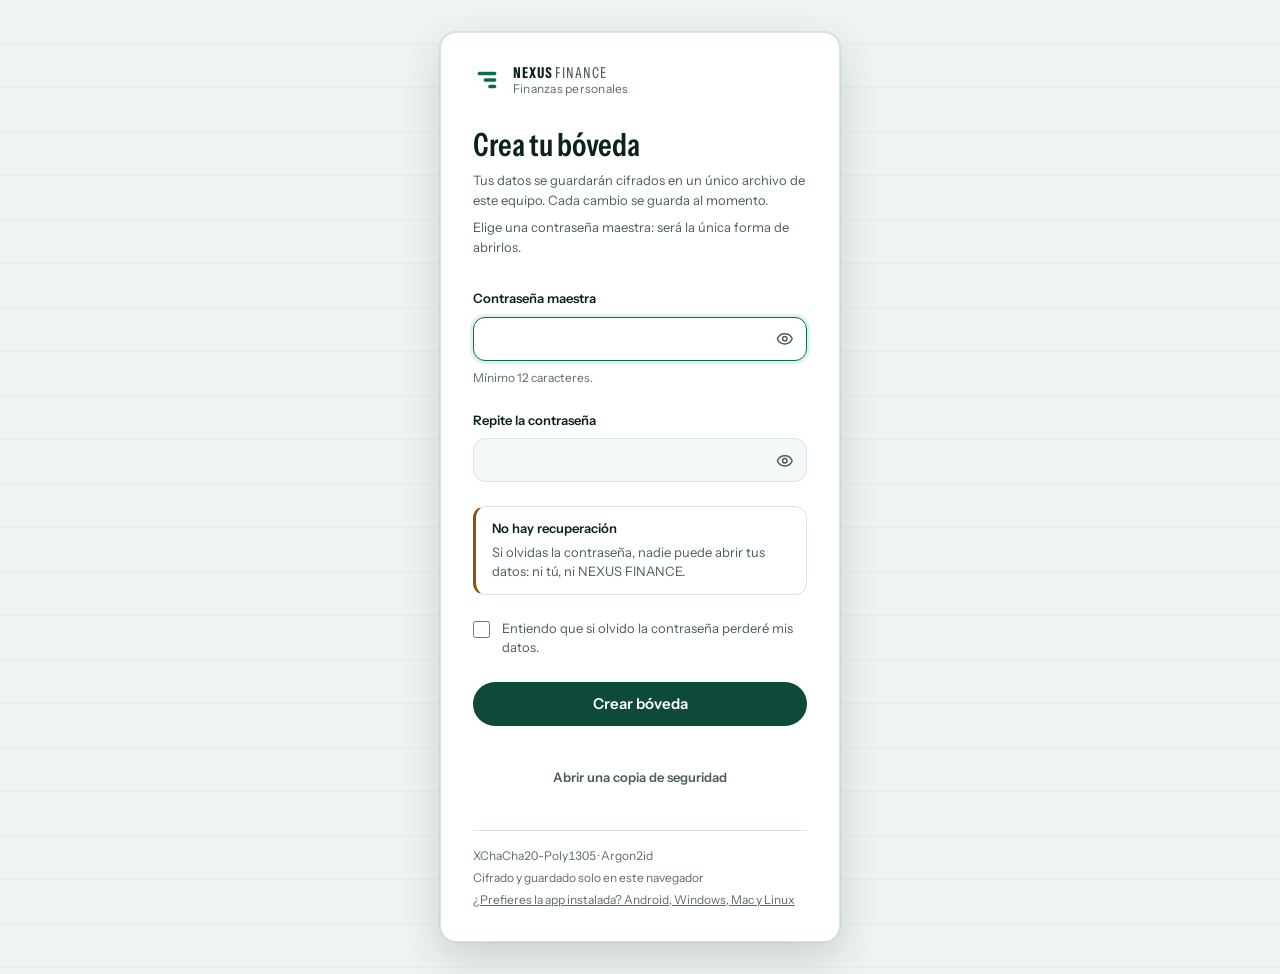
==== index.html @ 1f51daec "NEXUS FINANCE 0.7.0: edición web e instaladores App web compilada (se abre en cualquier navegador, t" ====
<!doctype html>
<html lang="es-ES">
  <head>
    <meta http-equiv="Content-Security-Policy" content="default-src &#39;self&#39;; script-src &#39;self&#39; &#39;wasm-unsafe-eval&#39;; style-src &#39;self&#39; &#39;unsafe-inline&#39;; img-src &#39;self&#39; data: blob:; font-src &#39;self&#39; data:; connect-src &#39;self&#39;; worker-src &#39;self&#39;; manifest-src &#39;self&#39;; base-uri &#39;none&#39;; form-action &#39;none&#39;; object-src &#39;none&#39;">

    <meta charset="UTF-8" />
    <meta name="viewport" content="width=device-width, initial-scale=1.0" />
    <meta name="color-scheme" content="dark light" />
    <title>NEXUS FINANCE</title>
    <script type="module" crossorigin src="./assets/index-CeUF1xqS.js"></script>
    <link rel="stylesheet" crossorigin href="./assets/index-CqEnJSSM.css">
    <meta name="theme-color" content="#0c3a2e">
    <meta name="description" content="Finanzas personales privadas: tus datos cifrados solo en tu dispositivo.">
    <meta name="apple-mobile-web-app-capable" content="yes">
    <meta name="apple-mobile-web-app-title" content="NEXUS">
    <meta name="referrer" content="no-referrer">
    <link rel="manifest" href="./manifest.webmanifest">
    <link rel="icon" href="./icons/favicon-32.png" type="image/png">
    <link rel="apple-touch-icon" href="./icons/apple-touch-icon.png">
  </head>
  <body>
    <div id="root"></div>
  </body>
</html>
---- assets/index-CqEnJSSM.css ----
@font-face{font-family:Instrument Sans Variable;font-style:normal;font-display:swap;font-weight:400 700;font-stretch:75% 100%;src:url(./instrument-sans-latin-ext-wdth-normal-C5E2Gvlv.woff2)format("woff2-variations");unicode-range:U+100-2BA,U+2BD-2C5,U+2C7-2CC,U+2CE-2D7,U+2DD-2FF,U+304,U+308,U+329,U+1D00-1DBF,U+1E00-1E9F,U+1EF2-1EFF,U+2020,U+20A0-20AB,U+20AD-20C0,U+2113,U+2C60-2C7F,U+A720-A7FF}@font-face{font-family:Instrument Sans Variable;font-style:normal;font-display:swap;font-weight:400 700;font-stretch:75% 100%;src:url(./instrument-sans-latin-wdth-normal-BVScPF0l.woff2)format("woff2-variations");unicode-range:U+??,U+131,U+152-153,U+2BB-2BC,U+2C6,U+2DA,U+2DC,U+304,U+308,U+329,U+2000-206F,U+20AC,U+2122,U+2191,U+2193,U+2212,U+2215,U+FEFF,U+FFFD}:root,:root[data-theme=light]{--lightningcss-light:initial;--lightningcss-dark: ;color-scheme:light;--bg:#eef4f1;--bg-glow:#dff1e8;--surface-1:#fff;--surface-2:#f4f8f6;--surface-3:#e4ede8;--border:#dbe6e0;--border-strong:#b9cac1;--text:#0b231c;--text-muted:#4a5e56;--text-faint:#5b6d65;--accent:#0b6a50;--accent-hover:#095a44;--accent-strong:#0d4a3a;--accent-strong-hover:#0a3b2e;--accent-soft:#2fbf8a29;--on-accent:#fff;--deep:#0c3a2e;--deep-2:#124a3a;--on-deep:#eaf6f0;--on-deep-muted:#a9cdbf;--on-deep-line:#eaf6f024;--mint:#9be8c8;--mint-strong:#5fd3a6;--on-mint:#0b231c;--positive:#0b7450;--positive-soft:#0b74501a;--negative:#bf3a45;--negative-soft:#bf3a4517;--warning:#8a5406;--warning-soft:#8a54061a;--projection:#6d4fd6;--projection-soft:#6d4fd61a;--chart-income:#22a876;--chart-expense:#9e2f39;--chart-line:var(--accent);--chart-grid:var(--border);--overlay:#0b231c61;--shadow-card:0 1px 2px #0b231c0a, 0 8px 24px #0b231c0d;--shadow-lift:0 2px 4px #0b231c0d, 0 16px 36px #0b231c17;--shadow-pop:0 16px 40px #0b231c29, 0 0 0 1px var(--border)}:root[data-theme=dark]{--lightningcss-light: ;--lightningcss-dark:initial;color-scheme:dark;--bg:#08130f;--bg-glow:#0d241c;--surface-1:#0e1d18;--surface-2:#132620;--surface-3:#1a332a;--border:#1f382f;--border-strong:#2f5243;--text:#e6f2ec;--text-muted:#a0b8ad;--text-faint:#86a094;--accent:#6bd9ae;--accent-hover:#8be5c2;--accent-strong:#6bd9ae;--accent-strong-hover:#8be5c2;--accent-soft:#6bd9ae24;--on-accent:#06241b;--deep:#11382c;--deep-2:#174838;--on-deep:#eaf6f0;--on-deep-muted:#a9cdbf;--on-deep-line:#eaf6f01f;--mint:#9be8c8;--mint-strong:#5fd3a6;--on-mint:#0b231c;--positive:#4ccf9b;--positive-soft:#4ccf9b21;--negative:#f0787f;--negative-soft:#f0787f21;--warning:#e6ab4d;--warning-soft:#e6ab4d21;--projection:#b09af7;--projection-soft:#b09af721;--chart-income:#2aad7e;--chart-expense:#b4434c;--chart-line:var(--accent);--chart-grid:var(--border);--overlay:#0208069e;--shadow-card:0 0 0 1px var(--border);--shadow-lift:0 0 0 1px var(--border-strong), 0 12px 28px #00000059;--shadow-pop:0 16px 40px #00000080, 0 0 0 1px var(--border)}:root{--font-ui:"Instrument Sans Variable", system-ui, sans-serif;--font-figures:var(--font-ui);--text-xs:.75rem;--text-sm:.8125rem;--text-md:.9375rem;--text-lg:1.125rem;--text-xl:1.5rem;--text-2xl:2rem;--text-hero:clamp(2.25rem, 1.6rem + 2.4vw, 3.5rem);--leading-tight:1.15;--leading-body:1.5;--space-1:.25rem;--space-2:.5rem;--space-3:.75rem;--space-4:1rem;--space-5:1.5rem;--space-6:2rem;--space-7:3rem;--space-8:4rem;--radius-sm:8px;--radius-md:12px;--radius-lg:16px;--radius-xl:22px;--radius-pill:999px;--sidebar-width:15.5rem;--content-max:76rem;--ease-out:cubic-bezier(.22, 1, .36, 1);--duration-fast:.12s;--duration-base:.2s;--duration-slow:.42s;--focus-ring:0 0 0 2px var(--bg), 0 0 0 4px var(--accent)}@media (prefers-reduced-motion:reduce){:root{--duration-fast:0s;--duration-base:0s;--duration-slow:0s}}*,:before,:after{box-sizing:border-box}html{-webkit-text-size-adjust:100%;-moz-text-size-adjust:100%;text-size-adjust:100%;background:var(--bg)}body{background:radial-gradient(60rem 36rem at 100% -10%, var(--bg-glow), transparent 70%), var(--bg);min-height:100vh;color:var(--text);font-family:var(--font-ui);font-size:var(--text-md);line-height:var(--leading-body);font-optical-sizing:auto;-webkit-font-smoothing:antialiased;-moz-osx-font-smoothing:grayscale;background-attachment:fixed;margin:0}h1,h2,h3,h4,p{margin:0}h1,h2,h3{line-height:var(--leading-tight);letter-spacing:-.01em;font-weight:600;font-stretch:82%}button,input,select,textarea{font:inherit;color:inherit}button{cursor:pointer}a{color:inherit}:focus-visible{box-shadow:var(--focus-ring);border-radius:var(--radius-sm);outline:none}::selection{background:var(--accent-soft)}.visually-hidden{clip:rect(0 0 0 0);white-space:nowrap;border:0;width:1px;height:1px;margin:-1px;padding:0;position:absolute;overflow:hidden}.figures{font-family:var(--font-figures);font-variant-numeric:tabular-nums}.card{background:var(--surface-1);border-radius:var(--radius-xl);box-shadow:var(--shadow-card)}@keyframes rise-in{0%{opacity:0;transform:translateY(8px)}}@keyframes grow-x{0%{transform:scaleX(0)}}@media (prefers-reduced-motion:reduce){*,:before,:after{transition-duration:.01ms!important;animation-duration:.01ms!important;animation-iteration-count:1!important}}._amount_1sylf_1{font-family:var(--font-figures);font-variant-numeric:tabular-nums;white-space:nowrap;letter-spacing:-.01em;align-items:baseline;line-height:1;display:inline-flex}._sign_1sylf_11{margin-right:.04em}._integer_1sylf_15{font-weight:500}._fraction_1sylf_21{opacity:.68;align-self:flex-start;margin-top:.1em;margin-left:.06em;font-size:.58em;font-weight:400}._currency_1sylf_30{font-family:var(--font-ui);opacity:.55;letter-spacing:0;margin-left:.28em;font-size:.58em;font-weight:500}._sm_1sylf_39{font-size:var(--text-sm)}._md_1sylf_42{font-size:var(--text-md)}._lg_1sylf_45{font-size:var(--text-xl)}._hero_1sylf_48{font-size:var(--text-hero);letter-spacing:-.025em;font-variant-numeric:proportional-nums}._hero_1sylf_48 ._integer_1sylf_15{font-weight:500}._sm_1sylf_39 ._fraction_1sylf_21,._md_1sylf_42 ._fraction_1sylf_21{align-self:baseline;margin-top:0;font-size:.82em}._neutral_1sylf_66{color:var(--text)}._positive_1sylf_69{color:var(--positive)}._negative_1sylf_72{color:var(--negative)}._projection_1sylf_75{color:var(--projection)}._button_10zt2_1{justify-content:center;align-items:center;gap:var(--space-2);border-radius:var(--radius-pill);white-space:nowrap;transition:background-color var(--duration-fast) var(--ease-out), border-color var(--duration-fast) var(--ease-out), box-shadow var(--duration-fast) var(--ease-out), transform var(--duration-fast) var(--ease-out);border:1px solid #0000;font-weight:600;display:inline-flex}._button_10zt2_1:active:not(:disabled){transform:translateY(1px)}._button_10zt2_1:disabled{cursor:not-allowed;opacity:.5}._md_10zt2_26{height:2.5rem;padding:0 var(--space-5);font-size:var(--text-sm)}._sm_10zt2_32{height:1.875rem;padding:0 var(--space-3);font-size:var(--text-xs)}._icon_10zt2_38{display:inline-flex}._icon_10zt2_38 svg{width:1.1em;height:1.1em}._primary_10zt2_47{background:var(--accent-strong);color:var(--on-accent)}._primary_10zt2_47:hover:not(:disabled){background:var(--accent-strong-hover);transform:translateY(-1px);box-shadow:0 6px 16px #0d4a3a38}._secondary_10zt2_57{background:var(--surface-1);border-color:var(--border)}._secondary_10zt2_57:hover:not(:disabled){border-color:var(--border-strong);background:var(--surface-3)}._ghost_10zt2_66{color:var(--text-muted);background:0 0}._ghost_10zt2_66:hover:not(:disabled){background:var(--surface-2);color:var(--text)}._danger_10zt2_75{background:var(--negative-soft);color:var(--negative)}._danger_10zt2_75:hover:not(:disabled){border-color:var(--negative)}._empty_1ujv4_1{justify-items:start;gap:var(--space-3);max-width:34rem;padding:var(--space-7) 0;display:grid}._icon_1ujv4_9{border:1px solid var(--border);border-radius:var(--radius-md);background:var(--surface-1);width:2.75rem;height:2.75rem;color:var(--accent);place-items:center;display:grid}._icon_1ujv4_9 svg{width:1.25rem;height:1.25rem}._title_1ujv4_25{font-size:var(--text-xl)}._description_1ujv4_29{color:var(--text-muted)}._action_1ujv4_33{margin-top:var(--space-2)}._footnote_1ujv4_37{margin-top:var(--space-4);padding-top:var(--space-3);border-top:1px solid var(--border);color:var(--text-faint);font-size:var(--text-sm)}._empty_1ujv4_1{max-width:40rem;padding:var(--space-6);border-radius:var(--radius-xl);background:var(--surface-1);box-shadow:var(--shadow-card)}._header_kzox3_1{justify-content:space-between;align-items:flex-end;gap:var(--space-4);margin-bottom:var(--space-6);flex-wrap:wrap;display:flex}._text_kzox3_10{gap:var(--space-2);min-width:0;display:grid}._eyebrow_kzox3_16{color:var(--text-faint);font-size:var(--text-xs);letter-spacing:.08em;text-transform:uppercase;font-weight:600}._title_kzox3_24{letter-spacing:-.02em;font-size:clamp(1.75rem,1.4rem + 1.2vw,2.4rem);font-weight:650;font-stretch:78%}._description_kzox3_31{max-width:60ch;color:var(--text-muted)}._actions_kzox3_36{gap:var(--space-2);flex-wrap:wrap;display:flex}._tag_fbw80_1{height:1.375rem;padding:0 var(--space-2);font-size:var(--text-xs);letter-spacing:.01em;white-space:nowrap;border-radius:999px;align-items:center;font-weight:550;display:inline-flex}._neutral_fbw80_13{background:var(--surface-3);color:var(--text-muted)}._accent_fbw80_17{background:var(--accent-soft);color:var(--accent)}._positive_fbw80_21{background:var(--positive-soft);color:var(--positive)}._negative_fbw80_25{background:var(--negative-soft);color:var(--negative)}._warning_fbw80_29{background:var(--warning-soft);color:var(--warning)}._projection_fbw80_34{background:var(--projection-soft);color:var(--projection);outline-offset:-1px;outline:1px dashed}._field_1e7dj_1{gap:var(--space-2);display:grid}._label_1e7dj_6{font-size:var(--text-sm);font-weight:600}._description_1e7dj_11{color:var(--text-faint);font-size:var(--text-xs)}._error_1e7dj_16{color:var(--negative);font-size:var(--text-sm)}._inputWrap_1e7dj_21{position:relative}._input_1e7dj_21{width:100%;height:2.75rem;padding:0 var(--space-3);border:1px solid var(--border);border-radius:var(--radius-md);background:var(--surface-2);font-size:var(--text-md);transition:border-color var(--duration-fast) var(--ease-out), background-color var(--duration-fast) var(--ease-out)}._input_1e7dj_21:hover{border-color:var(--border-strong)}._input_1e7dj_21:focus-visible{border-color:var(--accent);background:var(--surface-1);box-shadow:0 0 0 3px var(--accent-soft)}._input_1e7dj_21[aria-invalid=true]{border-color:var(--negative)}._withAction_1e7dj_52{padding-right:2.75rem}._inputAction_1e7dj_56{top:50%;right:var(--space-1);border-radius:var(--radius-sm);width:2.25rem;height:2.25rem;color:var(--text-muted);background:0 0;border:0;place-items:center;display:grid;position:absolute;transform:translateY(-50%)}._inputAction_1e7dj_56:hover{color:var(--text)}._inputAction_1e7dj_56 svg{width:1.1rem;height:1.1rem}._select_1e7dj_80{appearance:none;background-image:linear-gradient(45deg, transparent 50%, var(--text-muted) 50%), linear-gradient(135deg, var(--text-muted) 50%, transparent 50%);background-position:calc(100% - 1.1rem) 52%,calc(100% - .8rem) 52%;background-repeat:no-repeat;background-size:.3rem .3rem;padding-right:2.25rem}._checkbox_1e7dj_92{align-items:start;gap:var(--space-3);font-size:var(--text-sm);color:var(--text-muted);grid-template-columns:auto 1fr;display:grid}._checkbox_1e7dj_92 label{cursor:pointer}._checkboxInput_1e7dj_105{width:1.05rem;height:1.05rem;accent-color:var(--accent);cursor:pointer;margin:.15rem 0 0}._withSuffix_1e7dj_113{padding-right:9rem}._suffix_1e7dj_117{top:50%;right:var(--space-3);max-width:8.5rem;color:var(--text-faint);font-family:var(--font-figures);font-size:var(--text-xs);text-overflow:ellipsis;white-space:nowrap;pointer-events:none;position:absolute;overflow:hidden;transform:translateY(-50%)}._select_1e7dj_80[aria-invalid=true]{border-color:var(--negative)}._notice_1ebhx_1{gap:var(--space-1);padding:var(--space-3) var(--space-4);border:1px solid var(--border);border-radius:var(--radius-sm);background:var(--surface-1);font-size:var(--text-sm);border-left-width:3px;display:grid}._title_1ebhx_12{font-weight:600}._body_1ebhx_16{color:var(--text-muted)}._info_1ebhx_20{border-left-color:var(--accent)}._warning_1ebhx_24{border-left-color:var(--warning)}._negative_1ebhx_28{border-left-color:var(--negative)}._notice_1ebhx_1{border-radius:var(--radius-md)}._dialog_nz1w2_1{width:min(calc(100vw - 2rem), var(--dialog-width));border-radius:var(--radius-xl);background:var(--surface-1);max-height:min(100vh - 2rem,52rem);color:var(--text);box-shadow:var(--shadow-pop);border:0;padding:0}._dialog_nz1w2_1::backdrop{background:var(--overlay);-webkit-backdrop-filter:blur(3px);backdrop-filter:blur(3px)}._dialog_nz1w2_1[open]{animation:_enter_nz1w2_1 var(--duration-base) var(--ease-out);flex-direction:column;display:flex}@keyframes _enter_nz1w2_1{0%{opacity:0;transform:translateY(6px)scale(.99)}}._sm_nz1w2_33{--dialog-width:26rem}._md_nz1w2_37{--dialog-width:38rem}._panel_nz1w2_41{flex-direction:column;flex:auto;min-height:0;display:flex}._header_nz1w2_48{justify-content:space-between;align-items:center;gap:var(--space-3);padding:var(--space-4) var(--space-5);border-bottom:1px solid var(--border);display:flex}._title_nz1w2_57{font-size:var(--text-lg)}._close_nz1w2_61{border-radius:var(--radius-sm);width:2rem;height:2rem;color:var(--text-muted);background:0 0;border:0;place-items:center;display:grid}._close_nz1w2_61:hover{background:var(--surface-2);color:var(--text)}._close_nz1w2_61 svg{width:1.1rem;height:1.1rem}._body_nz1w2_82{min-height:0;padding:var(--space-5);flex:auto;overflow-y:auto}._footer_nz1w2_89{justify-content:flex-end;gap:var(--space-2);padding:var(--space-4) var(--space-5);border-top:1px solid var(--border);flex-wrap:wrap;display:flex}._group_lkz9y_1{border:0;min-width:0;margin:0;padding:0}._legend_lkz9y_8{margin-bottom:var(--space-2);font-size:var(--text-sm);padding:0;font-weight:600}._options_lkz9y_15{border:1px solid var(--border);border-radius:var(--radius-pill);background:var(--surface-2);flex-wrap:wrap;gap:2px;padding:3px;display:flex}._option_lkz9y_15{flex:auto;position:relative}._option_lkz9y_15 input{opacity:0;pointer-events:none;position:absolute}._option_lkz9y_15 span{padding:var(--space-2) var(--space-3);border-radius:var(--radius-pill);color:var(--text-muted);font-size:var(--text-sm);text-align:center;white-space:nowrap;cursor:pointer;transition:background-color var(--duration-fast) var(--ease-out), color var(--duration-fast) var(--ease-out);font-weight:550;display:block}._option_lkz9y_15 span:hover{color:var(--text)}._option_lkz9y_15 input:checked+span{background:var(--accent-strong);color:var(--on-accent);box-shadow:0 2px 8px #0d4a3a2e}._option_lkz9y_15 input:focus-visible+span{box-shadow:var(--focus-ring)}._amount_1rfyh_1{font-family:var(--font-figures);font-variant-numeric:tabular-nums}._dateField_1rfyh_6{gap:var(--space-1);display:grid}._shortcuts_1rfyh_11{gap:var(--space-1);margin-left:calc(var(--space-3) * -1);display:flex}._message_10d7q_1{color:var(--text-muted)}._meter_ajj37_1{background:color-mix(in srgb, var(--tone) 16%, transparent);border-radius:3px;height:6px;display:block;position:relative;overflow:hidden}._fill_ajj37_10{background:var(--tone);min-width:0;height:100%;transition:width var(--duration-base) var(--ease-out);border-radius:3px;display:block}._accent_ajj37_19{--tone:var(--accent)}._positive_ajj37_22{--tone:var(--positive)}._warning_ajj37_25{--tone:var(--warning)}._negative_ajj37_28{--tone:var(--negative)}._projection_ajj37_31{--tone:var(--projection)}._fill_ajj37_10{transform-origin:0;animation:_grow-x_ajj37_1 var(--duration-slow) var(--ease-out) both}._form_1u8hd_1{gap:var(--space-5);display:grid}._row_1u8hd_6{gap:var(--space-4);grid-template-columns:repeat(auto-fit,minmax(14rem,1fr));align-items:start;display:grid}._help_1u8hd_13{color:var(--text-muted);font-size:var(--text-sm)}._actions_1u8hd_18{justify-content:flex-end;gap:var(--space-2);padding-top:var(--space-2);display:flex}._notice_3zadw_1{margin-bottom:var(--space-4)}._tableWrap_3zadw_5{overflow-x:auto}._table_3zadw_5{border-collapse:collapse;width:100%;font-size:var(--text-sm)}._table_3zadw_5 th{padding:var(--space-2) var(--space-3);border-bottom:1px solid var(--border);color:var(--text-faint);font-size:var(--text-xs);letter-spacing:.06em;text-align:left;text-transform:uppercase;font-weight:600}._table_3zadw_5 td{padding:var(--space-3);border-bottom:1px solid var(--border);vertical-align:middle}._table_3zadw_5 tfoot th,._table_3zadw_5 tfoot td{padding-top:var(--space-4);border-bottom:0}._table_3zadw_5 tfoot th{color:var(--text-muted)}._name_3zadw_42{font-weight:600;font-size:var(--text-md)}._meta_3zadw_47{align-items:center;gap:var(--space-2);color:var(--text-muted);font-size:var(--text-xs);display:flex}._muted_3zadw_55{color:var(--text-muted)}._num_3zadw_59{white-space:nowrap;text-align:right!important}._cleared_3zadw_64{margin-top:var(--space-1);color:var(--text-faint);font-size:var(--text-xs)}._actions_3zadw_70{white-space:nowrap;text-align:right;width:1%}._actions_3zadw_70 button{min-width:1.875rem;padding:0 var(--space-2)}._actionSlot_3zadw_81{vertical-align:middle;width:1.875rem;display:inline-block}._archived_3zadw_87{margin-top:var(--space-6)}._archived_3zadw_87 summary{margin-bottom:var(--space-3);color:var(--text-muted);font-size:var(--text-sm);cursor:pointer;font-weight:600}@media (max-width:640px){._hideSm_3zadw_100{display:none}._table_3zadw_5 th,._table_3zadw_5 td{padding-inline:var(--space-2)}._cleared_3zadw_64{white-space:normal}._actions_3zadw_70 button{padding:0 var(--space-1)}._actionSlot_3zadw_81{display:none}}._tableWrap_3zadw_5{padding:var(--space-2) var(--space-5);border-radius:var(--radius-xl);background:var(--surface-1);box-shadow:var(--shadow-card)}._summary_1ijpx_3{gap:var(--space-3) var(--space-7);margin:0 0 var(--space-6);flex-wrap:wrap;display:flex}._summary_1ijpx_3 dt{color:var(--text-faint);font-size:var(--text-xs);letter-spacing:.06em;text-transform:uppercase;font-weight:600}._summary_1ijpx_3 dd{margin:var(--space-1) 0 0}._section_1ijpx_22{margin-bottom:var(--space-7)}._sectionTitle_1ijpx_26{margin-bottom:var(--space-2);color:var(--text-faint);font-family:var(--font-ui);font-size:var(--text-xs);letter-spacing:.08em;text-transform:uppercase;font-weight:600;font-stretch:100%}._items_1ijpx_37{column-gap:var(--space-5);border-top:1px solid var(--border);grid-template-columns:minmax(0,1.4fr) minmax(8rem,1fr) auto auto;margin:0;padding:0;list-style:none;display:grid}._item_1ijpx_37{grid-column:1/-1;grid-template-columns:subgrid;align-items:center;row-gap:var(--space-3);padding:var(--space-4) var(--space-2);border-bottom:1px solid var(--border);display:grid}._main_1ijpx_60{gap:2px;min-width:0;display:grid}._title_1ijpx_66{align-items:center;gap:var(--space-2);flex-wrap:wrap;font-weight:600;display:flex}._meta_1ijpx_74{color:var(--text-muted);font-size:var(--text-xs)}._progress_1ijpx_79{gap:var(--space-1);display:grid}._progressLabel_1ijpx_84{color:var(--text-faint);font-size:var(--text-xs)}._figure_1ijpx_89{text-align:right;justify-items:end;gap:2px;display:grid}._figureLabel_1ijpx_96{color:var(--text-faint);font-size:var(--text-xs)}._actions_1ijpx_101{justify-content:flex-end;gap:var(--space-1);flex-wrap:wrap;display:flex}._history_1ijpx_108{font-size:var(--text-xs);grid-column:1/-1}._history_1ijpx_108 summary{color:var(--text-faint);cursor:pointer}._historyList_1ijpx_118{gap:var(--space-1);margin:var(--space-2) 0 0;padding:0;list-style:none;display:grid}._historyList_1ijpx_118 li{gap:var(--space-3);color:var(--text-muted);grid-template-columns:6rem minmax(0,1fr) auto;display:grid}._simulation_1ijpx_133{align-items:baseline;gap:var(--space-2);color:var(--projection);font-size:var(--text-xs);flex-wrap:wrap;display:inline-flex}._form_1ijpx_142{gap:var(--space-4);display:grid}._row_1ijpx_147{gap:var(--space-4);grid-template-columns:repeat(auto-fit,minmax(14rem,1fr));align-items:start;display:grid}._formActions_1ijpx_154{justify-content:flex-end;gap:var(--space-2);padding-top:var(--space-2);flex-wrap:wrap;display:flex}._help_1ijpx_162{color:var(--text-faint);font-size:var(--text-xs)}._notice_1ijpx_167{margin-bottom:var(--space-4)}._archived_1ijpx_171{margin-top:var(--space-5)}._archived_1ijpx_171 summary{margin-bottom:var(--space-3);color:var(--text-muted);font-size:var(--text-sm);cursor:pointer;font-weight:600}@media (max-width:760px){._items_1ijpx_37{grid-template-columns:minmax(0,1fr) auto}._item_1ijpx_37>div:empty{display:none}._progress_1ijpx_79{grid-area:2/1/auto/-1}._actions_1ijpx_101{grid-column:1/-1;justify-content:flex-start}}._summary_1ijpx_3{gap:var(--space-3) var(--space-7);padding:var(--space-5) var(--space-6);border-radius:var(--radius-xl);background:var(--surface-1);box-shadow:var(--shadow-card)}._items_1ijpx_37{padding:var(--space-1) var(--space-5);border-radius:var(--radius-xl);background:var(--surface-1);box-shadow:var(--shadow-card)}._item_1ijpx_37:last-child{border-bottom:0}._archived_1ijpx_171 ._items_1ijpx_37{margin-top:var(--space-3)}._toolbar_5cpoz_1{max-width:14rem;margin-bottom:var(--space-5)}._emptyActions_5cpoz_6{gap:var(--space-2);display:flex}._kpis_5cpoz_11{margin:0 0 var(--space-3);border-top:1px solid var(--border);border-left:1px solid var(--border);grid-template-columns:repeat(4,minmax(0,1fr));gap:0;display:grid}._kpi_5cpoz_11,._kpiStrong_5cpoz_22{align-content:start;gap:var(--space-1);padding:var(--space-4);border-right:1px solid var(--border);border-bottom:1px solid var(--border);display:grid}._kpiStrong_5cpoz_22{background:var(--accent-soft)}._kpi_5cpoz_11 dt,._kpiStrong_5cpoz_22 dt{color:var(--text-faint);font-size:var(--text-xs);letter-spacing:.06em;text-transform:uppercase;font-weight:600}._kpi_5cpoz_11 dd,._kpiStrong_5cpoz_22 dd{margin:0}._kpiNote_5cpoz_49{color:var(--text-faint);font-size:var(--text-xs)}._pending_5cpoz_54{align-items:baseline;gap:var(--space-2);margin-bottom:var(--space-4);color:var(--text-muted);font-size:var(--text-sm);display:flex}._formulas_5cpoz_63{margin:var(--space-4) 0 var(--space-6);font-size:var(--text-sm)}._formulas_5cpoz_63 summary{color:var(--accent);cursor:pointer;font-weight:550}._formulas_5cpoz_63 ul{gap:var(--space-2);margin:var(--space-3) 0 0;padding-left:var(--space-5);color:var(--text-muted);display:grid}._tableWrap_5cpoz_82{overflow-x:auto}._table_5cpoz_82{border-collapse:collapse;width:100%;font-size:var(--text-sm)}._table_5cpoz_82 th,._table_5cpoz_82 td{padding:var(--space-2) var(--space-3);border-bottom:1px solid var(--border);text-align:right;white-space:nowrap}._table_5cpoz_82 th:first-child{text-align:left}._table_5cpoz_82 tr[data-empty] th,._table_5cpoz_82 tr[data-empty] td>*{color:var(--text-faint);font-weight:400}._table_5cpoz_82 thead th{color:var(--text-faint);font-size:var(--text-xs);font-weight:600}@media (max-width:760px){._kpis_5cpoz_11{grid-template-columns:repeat(2,minmax(0,1fr))}}._kpis_5cpoz_11{gap:var(--space-3);border:0}._kpi_5cpoz_11,._kpiStrong_5cpoz_22{border-radius:var(--radius-lg);background:var(--surface-1);box-shadow:var(--shadow-card);border:0}._tableWrap_5cpoz_82{padding:var(--space-2) var(--space-4);border-radius:var(--radius-xl);background:var(--surface-1);box-shadow:var(--shadow-card)}._toolbar_3t9m9_1{align-items:center;gap:var(--space-2);margin-bottom:var(--space-4);flex-wrap:wrap;display:flex}._month_3t9m9_9{min-width:12rem;font-size:var(--text-lg);text-align:center}._legend_3t9m9_15{align-items:center;gap:var(--space-2);color:var(--text-muted);font-size:var(--text-xs);margin-left:auto;display:inline-flex}._legendExpected_3t9m9_24,._legendOverdue_3t9m9_25{outline:1px dashed var(--projection);outline-offset:-1px;background:var(--projection-soft);border-radius:3px;width:14px;height:10px}._legendOverdue_3t9m9_25{margin-left:var(--space-3);outline-color:var(--warning);background:var(--warning-soft)}._legendRecorded_3t9m9_40{margin-left:var(--space-3)}._grid_3t9m9_44{border-top:1px solid var(--border);border-left:1px solid var(--border);grid-template-columns:repeat(7,minmax(0,1fr));display:grid}._weekday_3t9m9_51{padding:var(--space-2);border-right:1px solid var(--border);border-bottom:1px solid var(--border);color:var(--text-faint);font-size:var(--text-xs);letter-spacing:.06em;text-transform:uppercase;font-weight:600}._day_3t9m9_62{gap:var(--space-1);min-height:6.5rem;padding:var(--space-2);border-right:1px solid var(--border);border-bottom:1px solid var(--border);flex-direction:column;display:flex;position:relative}._day_3t9m9_62[data-outside]{background:var(--surface-1);opacity:.55}._dayNumber_3t9m9_78{color:var(--text-muted);font-family:var(--font-figures);font-size:var(--text-xs)}._day_3t9m9_62[data-today] ._dayNumber_3t9m9_78{background:var(--accent-strong);width:1.5rem;height:1.5rem;color:var(--on-accent);border-radius:50%;place-items:center;display:inline-grid}._chips_3t9m9_94{gap:2px;margin:0;padding:0;list-style:none;display:grid}._chip_3t9m9_94{padding:1px var(--space-1);outline:1px dashed var(--projection);outline-offset:-1px;background:var(--projection-soft);color:var(--text);text-overflow:ellipsis;white-space:nowrap;border-radius:3px;font-size:.6875rem;overflow:hidden}._chip_3t9m9_94[data-overdue]{outline-color:var(--warning);background:var(--warning-soft)}._more_3t9m9_120{color:var(--text-faint);font-size:.6875rem}._dot_3t9m9_125{display:none}._recorded_3t9m9_129{text-align:right;margin-top:auto}._count_3t9m9_134{color:var(--text-faint);font-size:var(--text-xs)}._agenda_3t9m9_139{margin-top:var(--space-6)}._agendaTitle_3t9m9_143{margin-bottom:var(--space-3);color:var(--text-faint);font-family:var(--font-ui);font-size:var(--text-xs);letter-spacing:.08em;text-transform:uppercase;font-weight:600;font-stretch:100%}._agendaList_3t9m9_154{border-top:1px solid var(--border);margin:0;padding:0;list-style:none}._agendaList_3t9m9_154 li{align-items:center;gap:var(--space-3);padding:var(--space-2) 0;border-bottom:1px solid var(--border);font-size:var(--text-sm);grid-template-columns:6.5rem minmax(0,1fr) auto 9rem;display:grid}._agendaList_3t9m9_154 li>span:last-child{text-align:right}._agendaTitleCell_3t9m9_175{align-items:center;gap:var(--space-2);flex-wrap:wrap;display:flex}._empty_3t9m9_182{color:var(--text-faint);font-size:var(--text-sm)}@media (max-width:760px){._day_3t9m9_62{min-height:3.25rem;padding:var(--space-1)}._chips_3t9m9_94,._recorded_3t9m9_129{display:none}._dot_3t9m9_125{background:var(--projection);border-radius:50%;width:6px;height:6px;margin:auto auto 0;display:block}._dot_3t9m9_125[data-overdue]{background:var(--warning)}._legendRecorded_3t9m9_40{display:none}._legend_3t9m9_15{margin-left:0}._agendaList_3t9m9_154 li{grid-template-columns:5.5rem minmax(0,1fr) auto}._agendaList_3t9m9_154 li>span:last-child{text-align:left;grid-column:1/-1}}._grid_3t9m9_44{border-radius:var(--radius-xl);background:var(--surface-1);box-shadow:var(--shadow-card);border:0;overflow:hidden}._form_77amv_1{gap:var(--space-4);display:grid}._row_77amv_6{gap:var(--space-4);grid-template-columns:repeat(auto-fit,minmax(14rem,1fr));align-items:start;display:grid}._help_77amv_13{margin-top:calc(var(--space-2) * -1);color:var(--text-faint);font-size:var(--text-xs)}._duplicateActions_77amv_19{gap:var(--space-2);margin-top:var(--space-2);display:flex}._actions_77amv_25{justify-content:flex-end;gap:var(--space-2);padding-top:var(--space-2);flex-wrap:wrap;display:flex}._delete_77amv_33{margin-right:auto}._figure_8xeo1_1{margin:0;position:relative}._svg_8xeo1_6{display:block;overflow:visible}._grid_8xeo1_11{stroke:var(--chart-grid);stroke-width:1px;shape-rendering:crispedges}._baseline_8xeo1_17{stroke:var(--border-strong);stroke-width:1px;shape-rendering:crispedges}._tick_8xeo1_23{fill:var(--text-faint);font-family:var(--font-figures);font-size:11px}._axisLabel_8xeo1_29{fill:var(--text-muted);font-family:var(--font-ui);font-size:11px}._income_8xeo1_35{fill:var(--chart-income)}._expense_8xeo1_39{fill:var(--chart-expense)}._line_8xeo1_43{fill:none;stroke:var(--chart-line);stroke-width:2px;stroke-linejoin:round;stroke-linecap:round}._area_8xeo1_51{fill:var(--chart-line);opacity:.1}._dot_8xeo1_56{fill:var(--chart-line);stroke:var(--surface-1);stroke-width:2px}._crosshair_8xeo1_62{stroke:var(--border-strong);stroke-width:1px}._hit_8xeo1_67{fill:#0000;cursor:crosshair}._bandHover_8xeo1_72{fill:var(--surface-3);opacity:.6}._endLabel_8xeo1_77{fill:var(--text);font-family:var(--font-figures);font-size:12px;font-weight:500}._tooltip_8xeo1_84{z-index:2;min-width:10rem;padding:var(--space-2) var(--space-3);border:1px solid var(--border);border-radius:var(--radius-sm);background:var(--surface-1);box-shadow:var(--shadow-pop);font-size:var(--text-xs);pointer-events:none;gap:2px;display:grid;position:absolute;transform:translate(-50%,calc(-100% - 10px))}._tooltipTitle_8xeo1_100{color:var(--text-muted);font-weight:600}._tooltipRow_8xeo1_105{justify-content:space-between;align-items:center;gap:var(--space-3);display:flex}._key_8xeo1_112{align-items:center;gap:var(--space-2);color:var(--text-muted);display:inline-flex}._swatch_8xeo1_119{border-radius:2px;width:10px;height:10px}._swatchIncome_8xeo1_125{background:var(--chart-income)}._swatchExpense_8xeo1_129{background:var(--chart-expense)}._legend_8xeo1_133{gap:var(--space-4);margin-bottom:var(--space-3);font-size:var(--text-xs);display:flex}._tableToggle_8xeo1_140{margin-top:var(--space-3);font-size:var(--text-xs)}._tableToggle_8xeo1_140 summary{color:var(--text-faint);cursor:pointer}._dataTable_8xeo1_150{width:100%;margin-top:var(--space-2);border-collapse:collapse}._dataTable_8xeo1_150 th,._dataTable_8xeo1_150 td{padding:var(--space-1) var(--space-2);border-bottom:1px solid var(--border);text-align:right}._dataTable_8xeo1_150 th:first-child,._dataTable_8xeo1_150 td:first-child{text-align:left}._dataTable_8xeo1_150 th{color:var(--text-faint);font-weight:600}._projectedLine_8xeo1_173{fill:none;stroke:var(--projection);stroke-width:2px;stroke-dasharray:5 4;stroke-linecap:round}._todayRule_8xeo1_181{stroke:var(--border-strong);stroke-width:1px}._lineKey_8xeo1_186,._lineKeyProjected_8xeo1_187{border-top:2px solid var(--chart-line);width:16px;height:0}._lineKeyProjected_8xeo1_187{border-top:2px dashed var(--projection)}._list_k2tr2_1{gap:var(--space-3);margin:0;padding:0;list-style:none;display:grid}._row_k2tr2_9{align-items:center;gap:var(--space-3);font-size:var(--text-sm);grid-template-columns:minmax(7rem,10rem) minmax(0,1fr) auto;display:grid}._label_k2tr2_17{color:var(--text-muted);text-overflow:ellipsis;white-space:nowrap;overflow:hidden}._track_k2tr2_24{height:10px}._bar_k2tr2_28{background:var(--chart-expense);border-radius:0 4px 4px 0;min-width:2px;height:100%;display:block}._value_k2tr2_36{justify-content:flex-end;align-items:baseline;gap:var(--space-2);min-width:8.5rem;display:inline-flex}._share_k2tr2_44{min-width:2.75rem;color:var(--text-faint);font-family:var(--font-figures);font-size:var(--text-xs);text-align:right}._empty_k2tr2_52{color:var(--text-faint);font-size:var(--text-sm)}._bar_k2tr2_28{transform-origin:0;animation:_grow-x_k2tr2_1 var(--duration-slow) var(--ease-out) both}._welcome_1s1nk_1{margin-block-end:var(--space-4)}._actions_1s1nk_5{gap:var(--space-2);flex-wrap:wrap;margin-block-start:var(--space-3);display:flex}._page_81w7k_1{gap:var(--space-6);max-width:46rem;display:grid}._quick_81w7k_7{gap:var(--space-3);grid-template-columns:repeat(2,minmax(0,1fr));display:grid}._big_81w7k_13{min-height:3.75rem;font-size:var(--text-md);box-shadow:var(--shadow-card)}._hint_81w7k_19{margin:calc(var(--space-3) * -1) 0 0;color:var(--text-muted);font-size:var(--text-sm)}._section_81w7k_25{padding:var(--space-5) var(--space-5) var(--space-6);border-radius:var(--radius-xl);background:var(--surface-1);box-shadow:var(--shadow-card);animation:_rise-in_81w7k_1 var(--duration-slow) var(--ease-out) both}._head_81w7k_33{justify-content:space-between;align-items:baseline;gap:var(--space-4);margin-bottom:var(--space-3);display:flex}._label_81w7k_41{color:var(--text-faint);font-family:var(--font-ui);font-size:var(--text-xs);letter-spacing:.08em;text-transform:uppercase;margin:0;font-weight:600;font-stretch:100%}._more_81w7k_52{color:var(--accent);font-size:var(--text-sm);font-weight:550;text-decoration:none}._more_81w7k_52:hover{text-decoration:underline}._figures_81w7k_63{gap:var(--space-4);grid-template-columns:repeat(auto-fit,minmax(9rem,1fr));margin:0;display:grid}._figures_81w7k_63 dt{color:var(--text-muted);font-size:var(--text-sm)}._figures_81w7k_63 dd{margin:var(--space-1) 0 0}._note_81w7k_79{margin:var(--space-3) 0 0;color:var(--text-muted);font-size:var(--text-sm)}._list_81w7k_85{margin:var(--space-4) 0 0;padding:0;list-style:none;display:grid}._list_81w7k_85 li{align-items:baseline;gap:var(--space-3);padding:var(--space-2) 0;font-size:var(--text-sm);grid-template-columns:3rem minmax(0,1fr) auto;display:grid}._debts_81w7k_101 li{grid-template-columns:minmax(0,1fr) auto}._date_81w7k_105{color:var(--text-faint);font-family:var(--font-figures);font-size:var(--text-xs)}._text_81w7k_111{text-overflow:ellipsis;white-space:nowrap;min-width:0;overflow:hidden}._heroCard_1yr6b_1{--text:var(--on-deep);--text-muted:var(--on-deep-muted);--text-faint:var(--on-deep-muted);--positive:var(--mint);--negative:#ffadb2;--border:var(--on-deep-line);gap:var(--space-5);margin-bottom:var(--space-5);padding:var(--space-6);border-radius:var(--radius-xl);background:radial-gradient(30rem 20rem at 100% 0%, #9be8c838, transparent 70%), radial-gradient(22rem 16rem at 0% 100%, #5fd3a624, transparent 70%), linear-gradient(135deg, var(--deep-2), var(--deep));color:var(--text);box-shadow:var(--shadow-lift);animation:_rise-in_1yr6b_1 var(--duration-slow) var(--ease-out);display:grid;position:relative;overflow:hidden}._heroMain_1yr6b_27{align-content:start;gap:var(--space-3);min-width:0;display:grid}._heroLabel_1yr6b_34{color:var(--mint);font-family:var(--font-ui);font-size:var(--text-xs);letter-spacing:.1em;text-transform:uppercase;font-weight:600;font-stretch:100%}._heroBreakdown_1yr6b_44{gap:var(--space-2) var(--space-5);margin:var(--space-2) 0 0;font-size:var(--text-sm);flex-wrap:wrap;display:flex}._heroBreakdown_1yr6b_44 dt{color:var(--text-muted);font-size:var(--text-xs)}._heroBreakdown_1yr6b_44 dd{margin:2px 0 0}._heroNote_1yr6b_61{color:var(--text-muted);font-size:var(--text-xs)}._heroStats_1yr6b_66{gap:var(--space-3);grid-template-columns:repeat(3,minmax(0,1fr));margin:0;display:grid}._stat_1yr6b_73{gap:var(--space-1);padding:var(--space-4) var(--space-5);border:1px solid var(--on-deep-line);border-radius:var(--radius-lg);transition:background-color var(--duration-base) var(--ease-out), transform var(--duration-base) var(--ease-out);background:#ffffff12;display:grid}._stat_1yr6b_73:hover{background:#ffffff1c;transform:translateY(-2px)}._stat_1yr6b_73 dt{color:var(--text-muted);font-size:var(--text-sm)}._stat_1yr6b_73 dd{margin:0}._statHint_1yr6b_99{align-items:baseline;gap:var(--space-1);color:var(--text-muted);font-size:var(--text-xs);flex-wrap:wrap;display:flex}._grid_1yr6b_108{gap:var(--space-5);grid-template-columns:repeat(2,minmax(0,1fr));display:grid}._grid_1yr6b_108>section,._business_1yr6b_116{min-width:0;padding:var(--space-5) var(--space-5) var(--space-6);border-radius:var(--radius-xl);background:var(--surface-1);box-shadow:var(--shadow-card);transition:box-shadow var(--duration-base) var(--ease-out), transform var(--duration-base) var(--ease-out);animation:_rise-in_1yr6b_1 var(--duration-slow) var(--ease-out) both}._grid_1yr6b_108>section:hover{box-shadow:var(--shadow-lift);transform:translateY(-2px)}._grid_1yr6b_108>section:nth-child(2){animation-delay:40ms}._grid_1yr6b_108>section:nth-child(3){animation-delay:80ms}._grid_1yr6b_108>section:nth-child(4){animation-delay:.12s}._grid_1yr6b_108>section:nth-child(n+5){animation-delay:.16s}._wide_1yr6b_138,._flow_1yr6b_139,._recent_1yr6b_140{grid-column:1/-1}._totalLine_1yr6b_144{justify-content:space-between;align-items:baseline;gap:var(--space-3);margin-bottom:var(--space-4);color:var(--text-muted);font-size:var(--text-sm);flex-wrap:wrap;display:flex}._label_1yr6b_155{margin-bottom:var(--space-3);color:var(--text-faint);font-family:var(--font-ui);font-size:var(--text-xs);letter-spacing:.08em;text-transform:uppercase;font-weight:600;font-stretch:100%}._subline_1yr6b_166{align-items:baseline;gap:var(--space-1);margin-top:var(--space-3);color:var(--text-muted);font-size:var(--text-sm);flex-wrap:wrap;display:flex}._chart_1yr6b_176{margin-top:var(--space-6)}._chartTitle_1yr6b_180{margin-bottom:var(--space-2);color:var(--text-muted);font-family:var(--font-ui);font-size:var(--text-sm);font-weight:500;font-stretch:100%}._figures_1yr6b_189{gap:var(--space-4);margin:0;display:grid}._figures_1yr6b_189 dt{color:var(--text-muted);font-size:var(--text-sm)}._figures_1yr6b_189 dd{margin:var(--space-1) 0 0}._net_1yr6b_204{padding-top:var(--space-4);border-top:1px solid var(--border)}._note_1yr6b_209{margin-top:var(--space-4);color:var(--text-faint);font-size:var(--text-xs)}._accountList_1yr6b_215,._recentList_1yr6b_216{margin:0;padding:0;list-style:none;display:grid}._accountList_1yr6b_215 li{justify-content:space-between;align-items:center;gap:var(--space-4);padding:var(--space-3) 0;border-bottom:1px solid var(--border);display:flex}._accountList_1yr6b_215 li:last-child{border-bottom:0}._accountName_1yr6b_236{font-weight:550;display:block}._accountKind_1yr6b_241{color:var(--text-faint);font-size:var(--text-xs)}._sectionHead_1yr6b_246{justify-content:space-between;align-items:baseline;display:flex}._more_1yr6b_252{color:var(--accent);font-size:var(--text-sm);font-weight:550;text-decoration:none}._more_1yr6b_252:hover{text-decoration:underline}._recentList_1yr6b_216 li{align-items:baseline;gap:var(--space-3);padding:var(--space-2) 0;font-size:var(--text-sm);grid-template-columns:3rem minmax(0,1fr) auto;display:grid}._recentDate_1yr6b_272{color:var(--text-faint);font-family:var(--font-figures);font-size:var(--text-xs)}._recentText_1yr6b_278{text-overflow:ellipsis;white-space:nowrap;overflow:hidden}._roadmap_1yr6b_284{margin-top:var(--space-5);color:var(--text-faint);font-size:var(--text-xs)}@media (max-width:760px){._grid_1yr6b_108{gap:var(--space-4);grid-template-columns:minmax(0,1fr)}._heroCard_1yr6b_1{padding:var(--space-5)}._heroStats_1yr6b_66{grid-template-columns:minmax(0,1fr)}._grid_1yr6b_108>section,._business_1yr6b_116{padding:var(--space-4) var(--space-4) var(--space-5)}}._breakdown_1yr6b_307{gap:var(--space-2) var(--space-5);margin:var(--space-3) 0 0;font-size:var(--text-sm);flex-wrap:wrap;display:flex}._breakdown_1yr6b_307 dt{color:var(--text-faint);font-size:var(--text-xs)}._breakdown_1yr6b_307 dd{margin:2px 0 0}._meterList_1yr6b_324{gap:var(--space-4);margin:0;padding:0;list-style:none;display:grid}._meterList_1yr6b_324 li{gap:var(--space-2);display:grid}._meterHead_1yr6b_337{justify-content:space-between;gap:var(--space-3);font-size:var(--text-sm);display:flex}._business_1yr6b_116{margin-top:var(--space-5)}._filters_14era_1{align-items:end;gap:var(--space-4);flex-wrap:wrap;display:flex}._filters_14era_1>*{min-width:12rem}._range_14era_12{margin:var(--space-3) 0 var(--space-5);color:var(--text-muted);font-size:var(--text-sm)}._notice_14era_18{margin-bottom:var(--space-4)}._section_14era_22{min-width:0;padding:var(--space-5) 0 var(--space-6);border-top:1px solid var(--border)}._grid_14era_28{gap:0 var(--space-7);grid-template-columns:repeat(2,minmax(0,1fr));display:grid}._title_14era_34{margin-bottom:var(--space-4);color:var(--text-faint);font-family:var(--font-ui);font-size:var(--text-xs);letter-spacing:.08em;text-transform:uppercase;font-weight:600;font-stretch:100%}._figures_14era_45{gap:var(--space-3) var(--space-7);flex-wrap:wrap;margin:0;display:flex}._figures_14era_45 dt{color:var(--text-muted);font-size:var(--text-sm)}._figures_14era_45 dd{margin:var(--space-1) 0 0}._rate_14era_61{font-size:var(--text-xl);font-variant-numeric:tabular-nums}._note_14era_66{margin-top:var(--space-3);color:var(--text-faint);font-size:var(--text-xs)}._table_14era_72{border-collapse:collapse;width:100%;font-size:var(--text-sm)}._table_14era_72 th,._table_14era_72 td{padding:var(--space-2) var(--space-2);border-bottom:1px solid var(--border);text-align:left}._table_14era_72 thead th{color:var(--text-faint);font-size:var(--text-xs);font-weight:600}._muted_14era_91{color:var(--text-faint);font-size:var(--text-xs);font-weight:400}._list_14era_97{margin:var(--space-4) 0 0;padding:0;list-style:none;display:grid}._list_14era_97 li{align-items:center;gap:var(--space-3);padding:var(--space-2) 0;border-bottom:1px solid var(--border);font-size:var(--text-sm);grid-template-columns:minmax(0,1fr) auto auto;display:grid}@media (max-width:1000px){._grid_14era_28{grid-template-columns:minmax(0,1fr)}}._filters_14era_1{padding:var(--space-4) var(--space-5);border-radius:var(--radius-xl);background:var(--surface-1);box-shadow:var(--shadow-card)}._grid_14era_28{gap:var(--space-5)}._section_14era_22{margin-bottom:var(--space-5);padding:var(--space-5) var(--space-5) var(--space-6);border-radius:var(--radius-xl);background:var(--surface-1);box-shadow:var(--shadow-card);border-top:0}._grid_14era_28>._section_14era_22{margin-bottom:0}._section_pqhqe_1{gap:var(--space-4);max-width:42rem;padding-bottom:var(--space-6);margin-bottom:var(--space-6);border-bottom:1px solid var(--border);display:grid}._heading_pqhqe_10{font-size:var(--text-lg)}._control_pqhqe_14{max-width:18rem}._facts_pqhqe_18{gap:var(--space-4);margin:0;display:grid}._facts_pqhqe_18 dt{color:var(--text-faint);font-size:var(--text-xs);letter-spacing:.06em;text-transform:uppercase;font-weight:600}._facts_pqhqe_18 dd{margin:var(--space-1) 0 0;color:var(--text-muted);font-size:var(--text-sm)}._path_pqhqe_38{font-family:var(--font-figures);word-break:break-all}._inlineForm_pqhqe_43{align-items:end;gap:var(--space-3);grid-template-columns:minmax(12rem,1fr) auto auto;display:grid}._hint_pqhqe_50{color:var(--text-faint);font-size:var(--text-xs)}._categoryColumns_pqhqe_55{gap:var(--space-5);grid-template-columns:repeat(auto-fit,minmax(14rem,1fr));display:grid}._categoryList_pqhqe_61{margin:0;padding:0;list-style:none}._categoryHead_pqhqe_67{padding-bottom:var(--space-2);border-bottom:1px solid var(--border);color:var(--text-faint);font-size:var(--text-xs);letter-spacing:.06em;text-transform:uppercase;font-weight:600}._categoryItem_pqhqe_77{justify-content:space-between;align-items:center;gap:var(--space-2);padding:var(--space-1) 0;border-bottom:1px solid var(--border);font-size:var(--text-sm);display:flex}._categoryItem_pqhqe_77[data-archived]{color:var(--text-faint)}@media (max-width:640px){._inlineForm_pqhqe_43{grid-template-columns:1fr}}._text_pqhqe_97{max-width:62ch;color:var(--text-muted);font-size:var(--text-sm)}._subheading_pqhqe_103{margin-bottom:var(--space-2);font-family:var(--font-ui);font-size:var(--text-md);font-weight:600;font-stretch:100%}._statusLine_pqhqe_111{align-items:center;gap:var(--space-2);font-size:var(--text-sm);display:flex}._statusLine_pqhqe_111 svg{width:1.1rem;height:1.1rem;color:var(--positive);flex:none}._buttonRow_pqhqe_125{gap:var(--space-2);flex-wrap:wrap;display:flex}._mirror_pqhqe_131{gap:var(--space-2);padding:var(--space-4);border:1px solid var(--border);border-radius:var(--radius-md);display:grid}._backupList_pqhqe_139{margin:0 0 var(--space-2);border-top:1px solid var(--border);padding:0;list-style:none}._backupList_pqhqe_139 li{align-items:center;gap:var(--space-3);padding:var(--space-2) 0;border-bottom:1px solid var(--border);font-size:var(--text-sm);grid-template-columns:minmax(0,1fr) auto 4.5rem auto;display:grid}._size_pqhqe_156{color:var(--text-faint);font-size:var(--text-xs);text-align:right}._section_pqhqe_1{max-width:48rem;margin-bottom:var(--space-5);padding:var(--space-5) var(--space-6) var(--space-6);border-radius:var(--radius-xl);background:var(--surface-1);box-shadow:var(--shadow-card);border-bottom:0}@media (max-width:640px){._section_pqhqe_1{padding:var(--space-4) var(--space-4) var(--space-5)}}._actions_pqhqe_179{gap:var(--space-2);flex-wrap:wrap;margin-block-start:var(--space-3);display:flex}._steps_pqhqe_186{gap:var(--space-2);color:var(--text-muted);margin:0;padding-inline-start:var(--space-5);display:grid}._filters_rwxy6_1{gap:var(--space-3);margin-bottom:var(--space-4);grid-template-columns:minmax(14rem,2fr) repeat(5,minmax(8rem,1fr));align-items:end;display:grid}._search_rwxy6_9 input{padding-right:2.25rem}._custom_rwxy6_13{gap:var(--space-3);margin-bottom:var(--space-4);grid-template-columns:repeat(2,minmax(12rem,16rem));display:grid}._summary_rwxy6_20{gap:var(--space-2) var(--space-6);padding:var(--space-4) 0;border-top:1px solid var(--border);border-bottom:1px solid var(--border);flex-wrap:wrap;margin:0;display:flex}._summary_rwxy6_20 dt{color:var(--text-faint);font-size:var(--text-xs);letter-spacing:.06em;text-transform:uppercase;font-weight:600}._summary_rwxy6_20 dd{margin:var(--space-1) 0 0;font-size:var(--text-lg)}._summaryNote_rwxy6_43{margin:var(--space-2) 0 var(--space-5);color:var(--text-faint);font-size:var(--text-xs)}._list_rwxy6_49{gap:var(--space-4);display:grid}._day_rwxy6_54{z-index:1;padding:var(--space-2) 0;background:var(--bg);color:var(--text-faint);font-family:var(--font-ui);font-size:var(--text-xs);letter-spacing:.06em;text-transform:uppercase;font-weight:600;font-stretch:100%;position:sticky;top:0}._rows_rwxy6_69{border-top:1px solid var(--border);margin:0;padding:0;list-style:none}._row_rwxy6_69{align-items:center;gap:var(--space-4);width:100%;padding:var(--space-3) var(--space-2);border:0;border-bottom:1px solid var(--border);text-align:left;transition:background-color var(--duration-fast) var(--ease-out);background:0 0;grid-template-columns:minmax(0,1fr) auto auto;display:grid}._row_rwxy6_69:focus-visible{border-radius:0}._main_rwxy6_98{gap:2px;min-width:0;display:grid}._title_rwxy6_104{text-overflow:ellipsis;white-space:nowrap;font-weight:550;overflow:hidden}._details_rwxy6_111{gap:var(--space-1) var(--space-2);color:var(--text-muted);font-size:var(--text-xs);flex-wrap:wrap;display:flex}._transfer_rwxy6_119{align-items:center;gap:var(--space-1);display:inline-flex}._tags_rwxy6_125{justify-content:flex-end;gap:var(--space-1);flex-wrap:wrap;display:flex}._amount_rwxy6_132{text-align:right;min-width:7.5rem}._more_rwxy6_137{margin-top:var(--space-5);justify-content:center;display:flex}@media (max-width:1100px){._filters_rwxy6_1{grid-template-columns:repeat(3,minmax(0,1fr))}._search_rwxy6_9{grid-column:1/-1}}@media (max-width:640px){._filters_rwxy6_1{grid-template-columns:repeat(2,minmax(0,1fr))}._row_rwxy6_69{row-gap:var(--space-2);grid-template-columns:minmax(0,1fr) auto}._tags_rwxy6_125{grid-area:2/1;justify-content:flex-start}._tags_rwxy6_125:empty{display:none}._amount_rwxy6_132{grid-area:1/2;min-width:0}._custom_rwxy6_13{grid-template-columns:1fr}}._filters_rwxy6_1{padding:var(--space-4) var(--space-5);border-radius:var(--radius-xl);background:var(--surface-1);box-shadow:var(--shadow-card)}._summary_rwxy6_20{margin-top:var(--space-4);padding:var(--space-4) var(--space-5);border-radius:var(--radius-xl);background:var(--surface-1);box-shadow:var(--shadow-card);border:0}._day_rwxy6_54{padding:var(--space-2) var(--space-1);-webkit-backdrop-filter:blur(8px);backdrop-filter:blur(8px);background:0 0}._rows_rwxy6_69{border-radius:var(--radius-lg);background:var(--surface-1);box-shadow:var(--shadow-card);border-top:0;overflow:hidden}._rows_rwxy6_69>li:last-child>*{border-bottom:0}._row_rwxy6_69{padding:var(--space-3) var(--space-5)}._row_rwxy6_69:hover{background:var(--surface-2)}._wordmark_1n6er_1{align-items:center;gap:var(--space-3);display:flex}._mark_1n6er_7{width:1.75rem;height:1.75rem;fill:var(--accent);flex:none}._text_1n6er_14{line-height:1.1;display:grid}._name_1n6er_19{font-size:var(--text-md);letter-spacing:.06em;font-weight:700;font-stretch:75%}._finance_1n6er_26{color:var(--text-muted);font-weight:450}._subtitle_1n6er_31{font-size:var(--text-xs);color:var(--text-faint);letter-spacing:.02em}._screen_qddur_1{min-height:100vh;padding:var(--space-6) var(--space-4);background:repeating-linear-gradient(to bottom, transparent 0, transparent calc(2.75rem - 1px), color-mix(in srgb, var(--border) 45%, transparent) calc(2.75rem - 1px), color-mix(in srgb, var(--border) 45%, transparent) 2.75rem), var(--bg);place-items:center;display:grid}._column_qddur_18{gap:var(--space-6);width:100%;max-width:25rem;padding:var(--space-6);border:1px solid var(--border);border-radius:var(--radius-lg);background:var(--surface-1);box-shadow:var(--shadow-pop);display:grid}._heading_qddur_30{gap:var(--space-2);display:grid}._title_qddur_35{font-size:var(--text-2xl);font-stretch:75%}._intro_qddur_40{gap:var(--space-2);color:var(--text-muted);font-size:var(--text-sm);display:grid}._footnote_qddur_47{gap:var(--space-1);padding-top:var(--space-4);border-top:1px solid var(--border);color:var(--text-faint);font-size:var(--text-xs);display:grid}@media (max-width:480px){._column_qddur_18{padding:var(--space-5) var(--space-4);box-shadow:none}}._list_1v1ri_1{gap:var(--space-2);margin:0;padding:0;list-style:none;display:grid}._account_1v1ri_9{align-items:center;gap:var(--space-3);width:100%;padding:var(--space-3) var(--space-4);border:1px solid var(--border);border-radius:var(--radius-lg);background:var(--surface-1);color:var(--text);text-align:start;cursor:pointer;transition:border-color var(--duration-fast,.12s) ease, background var(--duration-fast,.12s) ease;display:flex}._account_1v1ri_9:hover,._account_1v1ri_9[aria-current=true]{border-color:var(--accent);background:color-mix(in srgb, var(--mint) 22%, var(--surface-1))}._avatar_1v1ri_32{border-radius:var(--radius-pill);background:var(--deep);width:2.25rem;height:2.25rem;color:var(--mint);flex:none;place-items:center;font-weight:600;display:grid}._text_1v1ri_44{min-width:0;display:grid}._name_1v1ri_49{text-overflow:ellipsis;white-space:nowrap;font-weight:600;overflow:hidden}._hint_1v1ri_56{color:var(--text-muted);font-size:var(--text-sm)}._create_1v1ri_61{gap:var(--space-3);padding-top:var(--space-5);border-top:1px solid var(--border);display:grid}._form_1uag9_1{gap:var(--space-5);display:grid}._acknowledge_1uag9_6{gap:var(--space-2);display:grid}._inlineError_1uag9_11{color:var(--negative);font-size:var(--text-sm)}._submit_1uag9_16{width:100%;height:2.75rem;font-size:var(--text-md)}._plain_1uag9_22{color:var(--text-muted)}._checking_1uag9_26{background:var(--bg);place-items:center;min-height:100vh;display:grid}._loadingMark_1uag9_33{gap:var(--space-5);animation:_rise-in_1uag9_1 var(--duration-slow,.4s) ease both;justify-items:center;display:grid}._loadingBar_1uag9_40{border-radius:var(--radius-pill);background:color-mix(in srgb, var(--accent) 18%, transparent);width:7rem;height:3px;position:relative;overflow:hidden}._loadingBar_1uag9_40:after{content:"";border-radius:inherit;background:var(--accent);width:40%;animation:1.1s ease-in-out infinite _loading-slide_1uag9_1;position:absolute;inset:0 auto 0 0}@keyframes _loading-slide_1uag9_1{0%{transform:translate(-100%)}to{transform:translate(260%)}}@media (prefers-reduced-motion:reduce){._loadingBar_1uag9_40:after{opacity:.5;width:100%;animation:none}}._importToggle_1uag9_76{justify-self:center}._import_1uag9_76{gap:var(--space-4);padding-top:var(--space-5);border-top:1px solid var(--border);display:grid}._importTitle_1uag9_87{font-size:var(--text-md);font-weight:600}._sidebar_1txnq_1{--text:var(--on-deep);--text-muted:var(--on-deep-muted);--text-faint:var(--on-deep-muted);--surface-2:#ffffff12;--border:var(--on-deep-line);--accent:var(--mint);--warning:#f3c776;--warning-soft:#f3c77629;--positive:var(--mint);--negative:#ffadb2;height:100%;padding:var(--space-5) var(--space-3) var(--space-4);border-radius:var(--radius-xl);background:radial-gradient(18rem 14rem at 0% 0%, #9be8c829, transparent 70%), linear-gradient(180deg, var(--deep-2), var(--deep));color:var(--text);box-shadow:var(--shadow-lift);flex-direction:column;display:flex;overflow-y:auto}._brand_1txnq_27{padding:0 var(--space-2) var(--space-5)}._nav_1txnq_31{gap:var(--space-4);flex:1;align-content:start;display:grid}._group_1txnq_38{gap:var(--space-1);display:grid}._groupLabel_1txnq_43{padding:0 var(--space-3);color:var(--text-faint);letter-spacing:.09em;text-transform:uppercase;font-size:.6875rem;font-weight:600}._list_1txnq_52{gap:1px;margin:0;padding:0;list-style:none;display:grid}._link_1txnq_60{align-items:center;gap:var(--space-3);height:2.5rem;padding:0 var(--space-3);border-radius:var(--radius-pill);color:var(--text-muted);font-size:var(--text-sm);transition:background-color var(--duration-fast) var(--ease-out), color var(--duration-fast) var(--ease-out), transform var(--duration-fast) var(--ease-out);font-weight:500;text-decoration:none;display:flex;position:relative}._link_1txnq_60:hover{background:var(--surface-2);color:var(--text);transform:translate(2px)}._link_1txnq_60[aria-current=page]{background:var(--mint);color:var(--on-mint);font-weight:600;transform:none}._link_1txnq_60[aria-current=page] ._linkIcon_1txnq_91{color:var(--on-mint)}._link_1txnq_60:focus-visible{box-shadow:0 0 0 2px var(--mint)}._linkIcon_1txnq_91{flex:none;width:1rem;height:1rem}._footer_1txnq_105{padding-top:var(--space-4);margin-top:var(--space-4);border-top:1px solid var(--border);gap:1px;display:grid}._footerButton_1txnq_113{align-items:center;gap:var(--space-3);height:2.375rem;padding:0 var(--space-3);border-radius:var(--radius-pill);color:var(--text-muted);font-size:var(--text-sm);text-align:left;background:0 0;border:0;font-weight:500;display:flex}._footerButton_1txnq_113 svg{width:1rem;height:1rem}._footerButton_1txnq_113:hover:not(:disabled){background:var(--surface-2);color:var(--text)}._footerButton_1txnq_113:disabled{cursor:not-allowed;opacity:.45}._status_1txnq_143{align-items:center;gap:var(--space-2);padding:var(--space-3) var(--space-3) 0;color:var(--text-faint);font-size:var(--text-xs);display:flex}._statusDot_1txnq_152{background:var(--text-faint);border-radius:50%;flex:none;width:6px;height:6px}._status_1txnq_143[data-tone=positive] ._statusDot_1txnq_152{background:var(--positive)}._status_1txnq_143[data-tone=warning] ._statusDot_1txnq_152{background:var(--warning)}._status_1txnq_143[data-tone=negative]{color:var(--negative)}._status_1txnq_143[data-tone=negative] ._statusDot_1txnq_152{background:var(--negative)}._badge_1txnq_173{min-width:1.25rem;height:1.25rem;padding:0 var(--space-1);background:var(--warning-soft);color:var(--warning);font-family:var(--font-figures);font-size:var(--text-xs);border-radius:999px;place-items:center;margin-left:auto;font-weight:600;display:inline-grid}._notices_h9xrb_1{gap:var(--space-3);margin-bottom:var(--space-5);display:grid}._retry_h9xrb_7{margin-top:var(--space-2)}._shell_e89iu_1{min-height:100vh}._skipLink_e89iu_5{top:var(--space-2);left:var(--space-2);z-index:100;padding:var(--space-2) var(--space-3);border-radius:var(--radius-sm);background:var(--accent-strong);color:var(--on-accent);font-weight:600;text-decoration:none;position:fixed;transform:translateY(-200%)}._skipLink_e89iu_5:focus-visible{transform:none}._sidebarSlot_e89iu_23{inset:var(--space-3) auto var(--space-3) var(--space-3);width:var(--sidebar-width);z-index:20;position:fixed}._closeButton_e89iu_30,._topbar_e89iu_31{display:none}._main_e89iu_35{margin-left:calc(var(--sidebar-width) + var(--space-3));outline:none;min-height:100vh}._main_e89iu_35:focus-visible{box-shadow:none}._content_e89iu_45{max-width:var(--content-max);padding:var(--space-6) var(--space-6) var(--space-8);animation:_rise-in_e89iu_1 var(--duration-slow) var(--ease-out);margin:0 auto}@media (max-width:899px){._topbar_e89iu_31{z-index:10;align-items:center;gap:var(--space-3);height:3.5rem;padding:0 var(--space-4);background:color-mix(in srgb, var(--surface-1) 82%, transparent);border-bottom:1px solid var(--border);-webkit-backdrop-filter:blur(12px);backdrop-filter:blur(12px);display:flex;position:sticky;top:0}._menuButton_e89iu_67,._closeButton_e89iu_30{border-radius:var(--radius-sm);width:2.25rem;height:2.25rem;color:var(--text-muted);background:0 0;border:0;place-items:center;display:grid}._menuButton_e89iu_67 svg,._closeButton_e89iu_30 svg{width:1.25rem;height:1.25rem}._sidebarSlot_e89iu_23{inset:var(--space-2) auto var(--space-2) var(--space-2);visibility:hidden;width:min(18rem,86vw);transition:transform var(--duration-base) var(--ease-out), visibility 0s linear var(--duration-base);transform:translate(-105%)}._sidebarSlot_e89iu_23[data-open]{visibility:visible;transition:transform var(--duration-base) var(--ease-out);transform:none}._closeButton_e89iu_30{top:var(--space-4);right:var(--space-3);z-index:1;color:var(--on-deep-muted);position:absolute}._scrim_e89iu_109{z-index:15;background:var(--overlay);position:fixed;inset:0}._main_e89iu_35{margin-left:0}._content_e89iu_45{padding:var(--space-5) var(--space-4) var(--space-7)}}
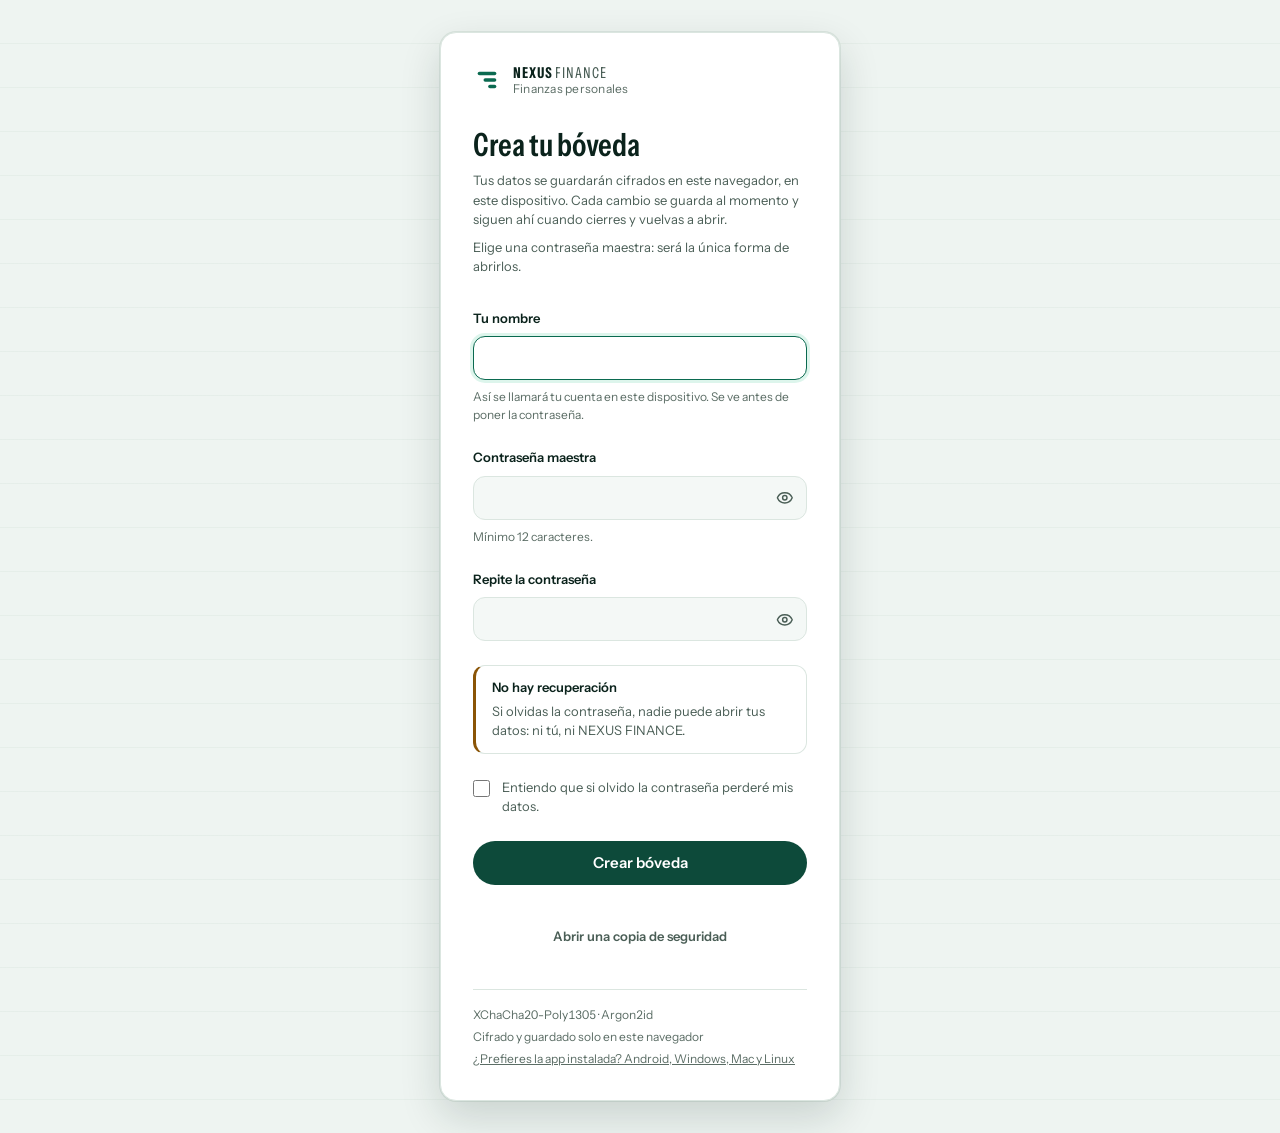
==== commit e9f0b00e: "Web: la primera cuenta pide nombre; botón de instalar y pasos para iPhone Co-Authored-By: Claude Son" ====
--- a/index.html
+++ b/index.html
@@ -7,8 +7,8 @@
     <meta name="viewport" content="width=device-width, initial-scale=1.0" />
     <meta name="color-scheme" content="dark light" />
     <title>NEXUS FINANCE</title>
-    <script type="module" crossorigin src="./assets/index-CeUF1xqS.js"></script>
-    <link rel="stylesheet" crossorigin href="./assets/index-CqEnJSSM.css">
+    <script type="module" crossorigin src="./assets/index-NSwvZsxv.js"></script>
+    <link rel="stylesheet" crossorigin href="./assets/index-C8au0KDX.css">
     <meta name="theme-color" content="#0c3a2e">
     <meta name="description" content="Finanzas personales privadas: tus datos cifrados solo en tu dispositivo.">
     <meta name="apple-mobile-web-app-capable" content="yes">
--- a/assets/index-C8au0KDX.css
+++ b/assets/index-C8au0KDX.css
@@ -0,0 +1 @@
+@font-face{font-family:Instrument Sans Variable;font-style:normal;font-display:swap;font-weight:400 700;font-stretch:75% 100%;src:url(./instrument-sans-latin-ext-wdth-normal-C5E2Gvlv.woff2)format("woff2-variations");unicode-range:U+100-2BA,U+2BD-2C5,U+2C7-2CC,U+2CE-2D7,U+2DD-2FF,U+304,U+308,U+329,U+1D00-1DBF,U+1E00-1E9F,U+1EF2-1EFF,U+2020,U+20A0-20AB,U+20AD-20C0,U+2113,U+2C60-2C7F,U+A720-A7FF}@font-face{font-family:Instrument Sans Variable;font-style:normal;font-display:swap;font-weight:400 700;font-stretch:75% 100%;src:url(./instrument-sans-latin-wdth-normal-BVScPF0l.woff2)format("woff2-variations");unicode-range:U+??,U+131,U+152-153,U+2BB-2BC,U+2C6,U+2DA,U+2DC,U+304,U+308,U+329,U+2000-206F,U+20AC,U+2122,U+2191,U+2193,U+2212,U+2215,U+FEFF,U+FFFD}:root,:root[data-theme=light]{--lightningcss-light:initial;--lightningcss-dark: ;color-scheme:light;--bg:#eef4f1;--bg-glow:#dff1e8;--surface-1:#fff;--surface-2:#f4f8f6;--surface-3:#e4ede8;--border:#dbe6e0;--border-strong:#b9cac1;--text:#0b231c;--text-muted:#4a5e56;--text-faint:#5b6d65;--accent:#0b6a50;--accent-hover:#095a44;--accent-strong:#0d4a3a;--accent-strong-hover:#0a3b2e;--accent-soft:#2fbf8a29;--on-accent:#fff;--deep:#0c3a2e;--deep-2:#124a3a;--on-deep:#eaf6f0;--on-deep-muted:#a9cdbf;--on-deep-line:#eaf6f024;--mint:#9be8c8;--mint-strong:#5fd3a6;--on-mint:#0b231c;--positive:#0b7450;--positive-soft:#0b74501a;--negative:#bf3a45;--negative-soft:#bf3a4517;--warning:#8a5406;--warning-soft:#8a54061a;--projection:#6d4fd6;--projection-soft:#6d4fd61a;--chart-income:#22a876;--chart-expense:#9e2f39;--chart-line:var(--accent);--chart-grid:var(--border);--overlay:#0b231c61;--shadow-card:0 1px 2px #0b231c0a, 0 8px 24px #0b231c0d;--shadow-lift:0 2px 4px #0b231c0d, 0 16px 36px #0b231c17;--shadow-pop:0 16px 40px #0b231c29, 0 0 0 1px var(--border)}:root[data-theme=dark]{--lightningcss-light: ;--lightningcss-dark:initial;color-scheme:dark;--bg:#08130f;--bg-glow:#0d241c;--surface-1:#0e1d18;--surface-2:#132620;--surface-3:#1a332a;--border:#1f382f;--border-strong:#2f5243;--text:#e6f2ec;--text-muted:#a0b8ad;--text-faint:#86a094;--accent:#6bd9ae;--accent-hover:#8be5c2;--accent-strong:#6bd9ae;--accent-strong-hover:#8be5c2;--accent-soft:#6bd9ae24;--on-accent:#06241b;--deep:#11382c;--deep-2:#174838;--on-deep:#eaf6f0;--on-deep-muted:#a9cdbf;--on-deep-line:#eaf6f01f;--mint:#9be8c8;--mint-strong:#5fd3a6;--on-mint:#0b231c;--positive:#4ccf9b;--positive-soft:#4ccf9b21;--negative:#f0787f;--negative-soft:#f0787f21;--warning:#e6ab4d;--warning-soft:#e6ab4d21;--projection:#b09af7;--projection-soft:#b09af721;--chart-income:#2aad7e;--chart-expense:#b4434c;--chart-line:var(--accent);--chart-grid:var(--border);--overlay:#0208069e;--shadow-card:0 0 0 1px var(--border);--shadow-lift:0 0 0 1px var(--border-strong), 0 12px 28px #00000059;--shadow-pop:0 16px 40px #00000080, 0 0 0 1px var(--border)}:root{--font-ui:"Instrument Sans Variable", system-ui, sans-serif;--font-figures:var(--font-ui);--text-xs:.75rem;--text-sm:.8125rem;--text-md:.9375rem;--text-lg:1.125rem;--text-xl:1.5rem;--text-2xl:2rem;--text-hero:clamp(2.25rem, 1.6rem + 2.4vw, 3.5rem);--leading-tight:1.15;--leading-body:1.5;--space-1:.25rem;--space-2:.5rem;--space-3:.75rem;--space-4:1rem;--space-5:1.5rem;--space-6:2rem;--space-7:3rem;--space-8:4rem;--radius-sm:8px;--radius-md:12px;--radius-lg:16px;--radius-xl:22px;--radius-pill:999px;--sidebar-width:15.5rem;--content-max:76rem;--ease-out:cubic-bezier(.22, 1, .36, 1);--duration-fast:.12s;--duration-base:.2s;--duration-slow:.42s;--focus-ring:0 0 0 2px var(--bg), 0 0 0 4px var(--accent)}@media (prefers-reduced-motion:reduce){:root{--duration-fast:0s;--duration-base:0s;--duration-slow:0s}}*,:before,:after{box-sizing:border-box}html{-webkit-text-size-adjust:100%;-moz-text-size-adjust:100%;text-size-adjust:100%;background:var(--bg)}body{background:radial-gradient(60rem 36rem at 100% -10%, var(--bg-glow), transparent 70%), var(--bg);min-height:100vh;color:var(--text);font-family:var(--font-ui);font-size:var(--text-md);line-height:var(--leading-body);font-optical-sizing:auto;-webkit-font-smoothing:antialiased;-moz-osx-font-smoothing:grayscale;background-attachment:fixed;margin:0}h1,h2,h3,h4,p{margin:0}h1,h2,h3{line-height:var(--leading-tight);letter-spacing:-.01em;font-weight:600;font-stretch:82%}button,input,select,textarea{font:inherit;color:inherit}button{cursor:pointer}a{color:inherit}:focus-visible{box-shadow:var(--focus-ring);border-radius:var(--radius-sm);outline:none}::selection{background:var(--accent-soft)}.visually-hidden{clip:rect(0 0 0 0);white-space:nowrap;border:0;width:1px;height:1px;margin:-1px;padding:0;position:absolute;overflow:hidden}.figures{font-family:var(--font-figures);font-variant-numeric:tabular-nums}.card{background:var(--surface-1);border-radius:var(--radius-xl);box-shadow:var(--shadow-card)}@keyframes rise-in{0%{opacity:0;transform:translateY(8px)}}@keyframes grow-x{0%{transform:scaleX(0)}}@media (prefers-reduced-motion:reduce){*,:before,:after{transition-duration:.01ms!important;animation-duration:.01ms!important;animation-iteration-count:1!important}}._amount_1sylf_1{font-family:var(--font-figures);font-variant-numeric:tabular-nums;white-space:nowrap;letter-spacing:-.01em;align-items:baseline;line-height:1;display:inline-flex}._sign_1sylf_11{margin-right:.04em}._integer_1sylf_15{font-weight:500}._fraction_1sylf_21{opacity:.68;align-self:flex-start;margin-top:.1em;margin-left:.06em;font-size:.58em;font-weight:400}._currency_1sylf_30{font-family:var(--font-ui);opacity:.55;letter-spacing:0;margin-left:.28em;font-size:.58em;font-weight:500}._sm_1sylf_39{font-size:var(--text-sm)}._md_1sylf_42{font-size:var(--text-md)}._lg_1sylf_45{font-size:var(--text-xl)}._hero_1sylf_48{font-size:var(--text-hero);letter-spacing:-.025em;font-variant-numeric:proportional-nums}._hero_1sylf_48 ._integer_1sylf_15{font-weight:500}._sm_1sylf_39 ._fraction_1sylf_21,._md_1sylf_42 ._fraction_1sylf_21{align-self:baseline;margin-top:0;font-size:.82em}._neutral_1sylf_66{color:var(--text)}._positive_1sylf_69{color:var(--positive)}._negative_1sylf_72{color:var(--negative)}._projection_1sylf_75{color:var(--projection)}._button_10zt2_1{justify-content:center;align-items:center;gap:var(--space-2);border-radius:var(--radius-pill);white-space:nowrap;transition:background-color var(--duration-fast) var(--ease-out), border-color var(--duration-fast) var(--ease-out), box-shadow var(--duration-fast) var(--ease-out), transform var(--duration-fast) var(--ease-out);border:1px solid #0000;font-weight:600;display:inline-flex}._button_10zt2_1:active:not(:disabled){transform:translateY(1px)}._button_10zt2_1:disabled{cursor:not-allowed;opacity:.5}._md_10zt2_26{height:2.5rem;padding:0 var(--space-5);font-size:var(--text-sm)}._sm_10zt2_32{height:1.875rem;padding:0 var(--space-3);font-size:var(--text-xs)}._icon_10zt2_38{display:inline-flex}._icon_10zt2_38 svg{width:1.1em;height:1.1em}._primary_10zt2_47{background:var(--accent-strong);color:var(--on-accent)}._primary_10zt2_47:hover:not(:disabled){background:var(--accent-strong-hover);transform:translateY(-1px);box-shadow:0 6px 16px #0d4a3a38}._secondary_10zt2_57{background:var(--surface-1);border-color:var(--border)}._secondary_10zt2_57:hover:not(:disabled){border-color:var(--border-strong);background:var(--surface-3)}._ghost_10zt2_66{color:var(--text-muted);background:0 0}._ghost_10zt2_66:hover:not(:disabled){background:var(--surface-2);color:var(--text)}._danger_10zt2_75{background:var(--negative-soft);color:var(--negative)}._danger_10zt2_75:hover:not(:disabled){border-color:var(--negative)}._empty_1ujv4_1{justify-items:start;gap:var(--space-3);max-width:34rem;padding:var(--space-7) 0;display:grid}._icon_1ujv4_9{border:1px solid var(--border);border-radius:var(--radius-md);background:var(--surface-1);width:2.75rem;height:2.75rem;color:var(--accent);place-items:center;display:grid}._icon_1ujv4_9 svg{width:1.25rem;height:1.25rem}._title_1ujv4_25{font-size:var(--text-xl)}._description_1ujv4_29{color:var(--text-muted)}._action_1ujv4_33{margin-top:var(--space-2)}._footnote_1ujv4_37{margin-top:var(--space-4);padding-top:var(--space-3);border-top:1px solid var(--border);color:var(--text-faint);font-size:var(--text-sm)}._empty_1ujv4_1{max-width:40rem;padding:var(--space-6);border-radius:var(--radius-xl);background:var(--surface-1);box-shadow:var(--shadow-card)}._header_kzox3_1{justify-content:space-between;align-items:flex-end;gap:var(--space-4);margin-bottom:var(--space-6);flex-wrap:wrap;display:flex}._text_kzox3_10{gap:var(--space-2);min-width:0;display:grid}._eyebrow_kzox3_16{color:var(--text-faint);font-size:var(--text-xs);letter-spacing:.08em;text-transform:uppercase;font-weight:600}._title_kzox3_24{letter-spacing:-.02em;font-size:clamp(1.75rem,1.4rem + 1.2vw,2.4rem);font-weight:650;font-stretch:78%}._description_kzox3_31{max-width:60ch;color:var(--text-muted)}._actions_kzox3_36{gap:var(--space-2);flex-wrap:wrap;display:flex}._tag_fbw80_1{height:1.375rem;padding:0 var(--space-2);font-size:var(--text-xs);letter-spacing:.01em;white-space:nowrap;border-radius:999px;align-items:center;font-weight:550;display:inline-flex}._neutral_fbw80_13{background:var(--surface-3);color:var(--text-muted)}._accent_fbw80_17{background:var(--accent-soft);color:var(--accent)}._positive_fbw80_21{background:var(--positive-soft);color:var(--positive)}._negative_fbw80_25{background:var(--negative-soft);color:var(--negative)}._warning_fbw80_29{background:var(--warning-soft);color:var(--warning)}._projection_fbw80_34{background:var(--projection-soft);color:var(--projection);outline-offset:-1px;outline:1px dashed}._field_1e7dj_1{gap:var(--space-2);display:grid}._label_1e7dj_6{font-size:var(--text-sm);font-weight:600}._description_1e7dj_11{color:var(--text-faint);font-size:var(--text-xs)}._error_1e7dj_16{color:var(--negative);font-size:var(--text-sm)}._inputWrap_1e7dj_21{position:relative}._input_1e7dj_21{width:100%;height:2.75rem;padding:0 var(--space-3);border:1px solid var(--border);border-radius:var(--radius-md);background:var(--surface-2);font-size:var(--text-md);transition:border-color var(--duration-fast) var(--ease-out), background-color var(--duration-fast) var(--ease-out)}._input_1e7dj_21:hover{border-color:var(--border-strong)}._input_1e7dj_21:focus-visible{border-color:var(--accent);background:var(--surface-1);box-shadow:0 0 0 3px var(--accent-soft)}._input_1e7dj_21[aria-invalid=true]{border-color:var(--negative)}._withAction_1e7dj_52{padding-right:2.75rem}._inputAction_1e7dj_56{top:50%;right:var(--space-1);border-radius:var(--radius-sm);width:2.25rem;height:2.25rem;color:var(--text-muted);background:0 0;border:0;place-items:center;display:grid;position:absolute;transform:translateY(-50%)}._inputAction_1e7dj_56:hover{color:var(--text)}._inputAction_1e7dj_56 svg{width:1.1rem;height:1.1rem}._select_1e7dj_80{appearance:none;background-image:linear-gradient(45deg, transparent 50%, var(--text-muted) 50%), linear-gradient(135deg, var(--text-muted) 50%, transparent 50%);background-position:calc(100% - 1.1rem) 52%,calc(100% - .8rem) 52%;background-repeat:no-repeat;background-size:.3rem .3rem;padding-right:2.25rem}._checkbox_1e7dj_92{align-items:start;gap:var(--space-3);font-size:var(--text-sm);color:var(--text-muted);grid-template-columns:auto 1fr;display:grid}._checkbox_1e7dj_92 label{cursor:pointer}._checkboxInput_1e7dj_105{width:1.05rem;height:1.05rem;accent-color:var(--accent);cursor:pointer;margin:.15rem 0 0}._withSuffix_1e7dj_113{padding-right:9rem}._suffix_1e7dj_117{top:50%;right:var(--space-3);max-width:8.5rem;color:var(--text-faint);font-family:var(--font-figures);font-size:var(--text-xs);text-overflow:ellipsis;white-space:nowrap;pointer-events:none;position:absolute;overflow:hidden;transform:translateY(-50%)}._select_1e7dj_80[aria-invalid=true]{border-color:var(--negative)}._notice_1ebhx_1{gap:var(--space-1);padding:var(--space-3) var(--space-4);border:1px solid var(--border);border-radius:var(--radius-sm);background:var(--surface-1);font-size:var(--text-sm);border-left-width:3px;display:grid}._title_1ebhx_12{font-weight:600}._body_1ebhx_16{color:var(--text-muted)}._info_1ebhx_20{border-left-color:var(--accent)}._warning_1ebhx_24{border-left-color:var(--warning)}._negative_1ebhx_28{border-left-color:var(--negative)}._notice_1ebhx_1{border-radius:var(--radius-md)}._dialog_nz1w2_1{width:min(calc(100vw - 2rem), var(--dialog-width));border-radius:var(--radius-xl);background:var(--surface-1);max-height:min(100vh - 2rem,52rem);color:var(--text);box-shadow:var(--shadow-pop);border:0;padding:0}._dialog_nz1w2_1::backdrop{background:var(--overlay);-webkit-backdrop-filter:blur(3px);backdrop-filter:blur(3px)}._dialog_nz1w2_1[open]{animation:_enter_nz1w2_1 var(--duration-base) var(--ease-out);flex-direction:column;display:flex}@keyframes _enter_nz1w2_1{0%{opacity:0;transform:translateY(6px)scale(.99)}}._sm_nz1w2_33{--dialog-width:26rem}._md_nz1w2_37{--dialog-width:38rem}._panel_nz1w2_41{flex-direction:column;flex:auto;min-height:0;display:flex}._header_nz1w2_48{justify-content:space-between;align-items:center;gap:var(--space-3);padding:var(--space-4) var(--space-5);border-bottom:1px solid var(--border);display:flex}._title_nz1w2_57{font-size:var(--text-lg)}._close_nz1w2_61{border-radius:var(--radius-sm);width:2rem;height:2rem;color:var(--text-muted);background:0 0;border:0;place-items:center;display:grid}._close_nz1w2_61:hover{background:var(--surface-2);color:var(--text)}._close_nz1w2_61 svg{width:1.1rem;height:1.1rem}._body_nz1w2_82{min-height:0;padding:var(--space-5);flex:auto;overflow-y:auto}._footer_nz1w2_89{justify-content:flex-end;gap:var(--space-2);padding:var(--space-4) var(--space-5);border-top:1px solid var(--border);flex-wrap:wrap;display:flex}._group_lkz9y_1{border:0;min-width:0;margin:0;padding:0}._legend_lkz9y_8{margin-bottom:var(--space-2);font-size:var(--text-sm);padding:0;font-weight:600}._options_lkz9y_15{border:1px solid var(--border);border-radius:var(--radius-pill);background:var(--surface-2);flex-wrap:wrap;gap:2px;padding:3px;display:flex}._option_lkz9y_15{flex:auto;position:relative}._option_lkz9y_15 input{opacity:0;pointer-events:none;position:absolute}._option_lkz9y_15 span{padding:var(--space-2) var(--space-3);border-radius:var(--radius-pill);color:var(--text-muted);font-size:var(--text-sm);text-align:center;white-space:nowrap;cursor:pointer;transition:background-color var(--duration-fast) var(--ease-out), color var(--duration-fast) var(--ease-out);font-weight:550;display:block}._option_lkz9y_15 span:hover{color:var(--text)}._option_lkz9y_15 input:checked+span{background:var(--accent-strong);color:var(--on-accent);box-shadow:0 2px 8px #0d4a3a2e}._option_lkz9y_15 input:focus-visible+span{box-shadow:var(--focus-ring)}._amount_1rfyh_1{font-family:var(--font-figures);font-variant-numeric:tabular-nums}._dateField_1rfyh_6{gap:var(--space-1);display:grid}._shortcuts_1rfyh_11{gap:var(--space-1);margin-left:calc(var(--space-3) * -1);display:flex}._message_10d7q_1{color:var(--text-muted)}._meter_ajj37_1{background:color-mix(in srgb, var(--tone) 16%, transparent);border-radius:3px;height:6px;display:block;position:relative;overflow:hidden}._fill_ajj37_10{background:var(--tone);min-width:0;height:100%;transition:width var(--duration-base) var(--ease-out);border-radius:3px;display:block}._accent_ajj37_19{--tone:var(--accent)}._positive_ajj37_22{--tone:var(--positive)}._warning_ajj37_25{--tone:var(--warning)}._negative_ajj37_28{--tone:var(--negative)}._projection_ajj37_31{--tone:var(--projection)}._fill_ajj37_10{transform-origin:0;animation:_grow-x_ajj37_1 var(--duration-slow) var(--ease-out) both}._form_1u8hd_1{gap:var(--space-5);display:grid}._row_1u8hd_6{gap:var(--space-4);grid-template-columns:repeat(auto-fit,minmax(14rem,1fr));align-items:start;display:grid}._help_1u8hd_13{color:var(--text-muted);font-size:var(--text-sm)}._actions_1u8hd_18{justify-content:flex-end;gap:var(--space-2);padding-top:var(--space-2);display:flex}._notice_3zadw_1{margin-bottom:var(--space-4)}._tableWrap_3zadw_5{overflow-x:auto}._table_3zadw_5{border-collapse:collapse;width:100%;font-size:var(--text-sm)}._table_3zadw_5 th{padding:var(--space-2) var(--space-3);border-bottom:1px solid var(--border);color:var(--text-faint);font-size:var(--text-xs);letter-spacing:.06em;text-align:left;text-transform:uppercase;font-weight:600}._table_3zadw_5 td{padding:var(--space-3);border-bottom:1px solid var(--border);vertical-align:middle}._table_3zadw_5 tfoot th,._table_3zadw_5 tfoot td{padding-top:var(--space-4);border-bottom:0}._table_3zadw_5 tfoot th{color:var(--text-muted)}._name_3zadw_42{font-weight:600;font-size:var(--text-md)}._meta_3zadw_47{align-items:center;gap:var(--space-2);color:var(--text-muted);font-size:var(--text-xs);display:flex}._muted_3zadw_55{color:var(--text-muted)}._num_3zadw_59{white-space:nowrap;text-align:right!important}._cleared_3zadw_64{margin-top:var(--space-1);color:var(--text-faint);font-size:var(--text-xs)}._actions_3zadw_70{white-space:nowrap;text-align:right;width:1%}._actions_3zadw_70 button{min-width:1.875rem;padding:0 var(--space-2)}._actionSlot_3zadw_81{vertical-align:middle;width:1.875rem;display:inline-block}._archived_3zadw_87{margin-top:var(--space-6)}._archived_3zadw_87 summary{margin-bottom:var(--space-3);color:var(--text-muted);font-size:var(--text-sm);cursor:pointer;font-weight:600}@media (max-width:640px){._hideSm_3zadw_100{display:none}._table_3zadw_5 th,._table_3zadw_5 td{padding-inline:var(--space-2)}._cleared_3zadw_64{white-space:normal}._actions_3zadw_70 button{padding:0 var(--space-1)}._actionSlot_3zadw_81{display:none}}._tableWrap_3zadw_5{padding:var(--space-2) var(--space-5);border-radius:var(--radius-xl);background:var(--surface-1);box-shadow:var(--shadow-card)}._summary_1ijpx_3{gap:var(--space-3) var(--space-7);margin:0 0 var(--space-6);flex-wrap:wrap;display:flex}._summary_1ijpx_3 dt{color:var(--text-faint);font-size:var(--text-xs);letter-spacing:.06em;text-transform:uppercase;font-weight:600}._summary_1ijpx_3 dd{margin:var(--space-1) 0 0}._section_1ijpx_22{margin-bottom:var(--space-7)}._sectionTitle_1ijpx_26{margin-bottom:var(--space-2);color:var(--text-faint);font-family:var(--font-ui);font-size:var(--text-xs);letter-spacing:.08em;text-transform:uppercase;font-weight:600;font-stretch:100%}._items_1ijpx_37{column-gap:var(--space-5);border-top:1px solid var(--border);grid-template-columns:minmax(0,1.4fr) minmax(8rem,1fr) auto auto;margin:0;padding:0;list-style:none;display:grid}._item_1ijpx_37{grid-column:1/-1;grid-template-columns:subgrid;align-items:center;row-gap:var(--space-3);padding:var(--space-4) var(--space-2);border-bottom:1px solid var(--border);display:grid}._main_1ijpx_60{gap:2px;min-width:0;display:grid}._title_1ijpx_66{align-items:center;gap:var(--space-2);flex-wrap:wrap;font-weight:600;display:flex}._meta_1ijpx_74{color:var(--text-muted);font-size:var(--text-xs)}._progress_1ijpx_79{gap:var(--space-1);display:grid}._progressLabel_1ijpx_84{color:var(--text-faint);font-size:var(--text-xs)}._figure_1ijpx_89{text-align:right;justify-items:end;gap:2px;display:grid}._figureLabel_1ijpx_96{color:var(--text-faint);font-size:var(--text-xs)}._actions_1ijpx_101{justify-content:flex-end;gap:var(--space-1);flex-wrap:wrap;display:flex}._history_1ijpx_108{font-size:var(--text-xs);grid-column:1/-1}._history_1ijpx_108 summary{color:var(--text-faint);cursor:pointer}._historyList_1ijpx_118{gap:var(--space-1);margin:var(--space-2) 0 0;padding:0;list-style:none;display:grid}._historyList_1ijpx_118 li{gap:var(--space-3);color:var(--text-muted);grid-template-columns:6rem minmax(0,1fr) auto;display:grid}._simulation_1ijpx_133{align-items:baseline;gap:var(--space-2);color:var(--projection);font-size:var(--text-xs);flex-wrap:wrap;display:inline-flex}._form_1ijpx_142{gap:var(--space-4);display:grid}._row_1ijpx_147{gap:var(--space-4);grid-template-columns:repeat(auto-fit,minmax(14rem,1fr));align-items:start;display:grid}._formActions_1ijpx_154{justify-content:flex-end;gap:var(--space-2);padding-top:var(--space-2);flex-wrap:wrap;display:flex}._help_1ijpx_162{color:var(--text-faint);font-size:var(--text-xs)}._notice_1ijpx_167{margin-bottom:var(--space-4)}._archived_1ijpx_171{margin-top:var(--space-5)}._archived_1ijpx_171 summary{margin-bottom:var(--space-3);color:var(--text-muted);font-size:var(--text-sm);cursor:pointer;font-weight:600}@media (max-width:760px){._items_1ijpx_37{grid-template-columns:minmax(0,1fr) auto}._item_1ijpx_37>div:empty{display:none}._progress_1ijpx_79{grid-area:2/1/auto/-1}._actions_1ijpx_101{grid-column:1/-1;justify-content:flex-start}}._summary_1ijpx_3{gap:var(--space-3) var(--space-7);padding:var(--space-5) var(--space-6);border-radius:var(--radius-xl);background:var(--surface-1);box-shadow:var(--shadow-card)}._items_1ijpx_37{padding:var(--space-1) var(--space-5);border-radius:var(--radius-xl);background:var(--surface-1);box-shadow:var(--shadow-card)}._item_1ijpx_37:last-child{border-bottom:0}._archived_1ijpx_171 ._items_1ijpx_37{margin-top:var(--space-3)}._toolbar_5cpoz_1{max-width:14rem;margin-bottom:var(--space-5)}._emptyActions_5cpoz_6{gap:var(--space-2);display:flex}._kpis_5cpoz_11{margin:0 0 var(--space-3);border-top:1px solid var(--border);border-left:1px solid var(--border);grid-template-columns:repeat(4,minmax(0,1fr));gap:0;display:grid}._kpi_5cpoz_11,._kpiStrong_5cpoz_22{align-content:start;gap:var(--space-1);padding:var(--space-4);border-right:1px solid var(--border);border-bottom:1px solid var(--border);display:grid}._kpiStrong_5cpoz_22{background:var(--accent-soft)}._kpi_5cpoz_11 dt,._kpiStrong_5cpoz_22 dt{color:var(--text-faint);font-size:var(--text-xs);letter-spacing:.06em;text-transform:uppercase;font-weight:600}._kpi_5cpoz_11 dd,._kpiStrong_5cpoz_22 dd{margin:0}._kpiNote_5cpoz_49{color:var(--text-faint);font-size:var(--text-xs)}._pending_5cpoz_54{align-items:baseline;gap:var(--space-2);margin-bottom:var(--space-4);color:var(--text-muted);font-size:var(--text-sm);display:flex}._formulas_5cpoz_63{margin:var(--space-4) 0 var(--space-6);font-size:var(--text-sm)}._formulas_5cpoz_63 summary{color:var(--accent);cursor:pointer;font-weight:550}._formulas_5cpoz_63 ul{gap:var(--space-2);margin:var(--space-3) 0 0;padding-left:var(--space-5);color:var(--text-muted);display:grid}._tableWrap_5cpoz_82{overflow-x:auto}._table_5cpoz_82{border-collapse:collapse;width:100%;font-size:var(--text-sm)}._table_5cpoz_82 th,._table_5cpoz_82 td{padding:var(--space-2) var(--space-3);border-bottom:1px solid var(--border);text-align:right;white-space:nowrap}._table_5cpoz_82 th:first-child{text-align:left}._table_5cpoz_82 tr[data-empty] th,._table_5cpoz_82 tr[data-empty] td>*{color:var(--text-faint);font-weight:400}._table_5cpoz_82 thead th{color:var(--text-faint);font-size:var(--text-xs);font-weight:600}@media (max-width:760px){._kpis_5cpoz_11{grid-template-columns:repeat(2,minmax(0,1fr))}}._kpis_5cpoz_11{gap:var(--space-3);border:0}._kpi_5cpoz_11,._kpiStrong_5cpoz_22{border-radius:var(--radius-lg);background:var(--surface-1);box-shadow:var(--shadow-card);border:0}._tableWrap_5cpoz_82{padding:var(--space-2) var(--space-4);border-radius:var(--radius-xl);background:var(--surface-1);box-shadow:var(--shadow-card)}._toolbar_3t9m9_1{align-items:center;gap:var(--space-2);margin-bottom:var(--space-4);flex-wrap:wrap;display:flex}._month_3t9m9_9{min-width:12rem;font-size:var(--text-lg);text-align:center}._legend_3t9m9_15{align-items:center;gap:var(--space-2);color:var(--text-muted);font-size:var(--text-xs);margin-left:auto;display:inline-flex}._legendExpected_3t9m9_24,._legendOverdue_3t9m9_25{outline:1px dashed var(--projection);outline-offset:-1px;background:var(--projection-soft);border-radius:3px;width:14px;height:10px}._legendOverdue_3t9m9_25{margin-left:var(--space-3);outline-color:var(--warning);background:var(--warning-soft)}._legendRecorded_3t9m9_40{margin-left:var(--space-3)}._grid_3t9m9_44{border-top:1px solid var(--border);border-left:1px solid var(--border);grid-template-columns:repeat(7,minmax(0,1fr));display:grid}._weekday_3t9m9_51{padding:var(--space-2);border-right:1px solid var(--border);border-bottom:1px solid var(--border);color:var(--text-faint);font-size:var(--text-xs);letter-spacing:.06em;text-transform:uppercase;font-weight:600}._day_3t9m9_62{gap:var(--space-1);min-height:6.5rem;padding:var(--space-2);border-right:1px solid var(--border);border-bottom:1px solid var(--border);flex-direction:column;display:flex;position:relative}._day_3t9m9_62[data-outside]{background:var(--surface-1);opacity:.55}._dayNumber_3t9m9_78{color:var(--text-muted);font-family:var(--font-figures);font-size:var(--text-xs)}._day_3t9m9_62[data-today] ._dayNumber_3t9m9_78{background:var(--accent-strong);width:1.5rem;height:1.5rem;color:var(--on-accent);border-radius:50%;place-items:center;display:inline-grid}._chips_3t9m9_94{gap:2px;margin:0;padding:0;list-style:none;display:grid}._chip_3t9m9_94{padding:1px var(--space-1);outline:1px dashed var(--projection);outline-offset:-1px;background:var(--projection-soft);color:var(--text);text-overflow:ellipsis;white-space:nowrap;border-radius:3px;font-size:.6875rem;overflow:hidden}._chip_3t9m9_94[data-overdue]{outline-color:var(--warning);background:var(--warning-soft)}._more_3t9m9_120{color:var(--text-faint);font-size:.6875rem}._dot_3t9m9_125{display:none}._recorded_3t9m9_129{text-align:right;margin-top:auto}._count_3t9m9_134{color:var(--text-faint);font-size:var(--text-xs)}._agenda_3t9m9_139{margin-top:var(--space-6)}._agendaTitle_3t9m9_143{margin-bottom:var(--space-3);color:var(--text-faint);font-family:var(--font-ui);font-size:var(--text-xs);letter-spacing:.08em;text-transform:uppercase;font-weight:600;font-stretch:100%}._agendaList_3t9m9_154{border-top:1px solid var(--border);margin:0;padding:0;list-style:none}._agendaList_3t9m9_154 li{align-items:center;gap:var(--space-3);padding:var(--space-2) 0;border-bottom:1px solid var(--border);font-size:var(--text-sm);grid-template-columns:6.5rem minmax(0,1fr) auto 9rem;display:grid}._agendaList_3t9m9_154 li>span:last-child{text-align:right}._agendaTitleCell_3t9m9_175{align-items:center;gap:var(--space-2);flex-wrap:wrap;display:flex}._empty_3t9m9_182{color:var(--text-faint);font-size:var(--text-sm)}@media (max-width:760px){._day_3t9m9_62{min-height:3.25rem;padding:var(--space-1)}._chips_3t9m9_94,._recorded_3t9m9_129{display:none}._dot_3t9m9_125{background:var(--projection);border-radius:50%;width:6px;height:6px;margin:auto auto 0;display:block}._dot_3t9m9_125[data-overdue]{background:var(--warning)}._legendRecorded_3t9m9_40{display:none}._legend_3t9m9_15{margin-left:0}._agendaList_3t9m9_154 li{grid-template-columns:5.5rem minmax(0,1fr) auto}._agendaList_3t9m9_154 li>span:last-child{text-align:left;grid-column:1/-1}}._grid_3t9m9_44{border-radius:var(--radius-xl);background:var(--surface-1);box-shadow:var(--shadow-card);border:0;overflow:hidden}._form_77amv_1{gap:var(--space-4);display:grid}._row_77amv_6{gap:var(--space-4);grid-template-columns:repeat(auto-fit,minmax(14rem,1fr));align-items:start;display:grid}._help_77amv_13{margin-top:calc(var(--space-2) * -1);color:var(--text-faint);font-size:var(--text-xs)}._duplicateActions_77amv_19{gap:var(--space-2);margin-top:var(--space-2);display:flex}._actions_77amv_25{justify-content:flex-end;gap:var(--space-2);padding-top:var(--space-2);flex-wrap:wrap;display:flex}._delete_77amv_33{margin-right:auto}._figure_8xeo1_1{margin:0;position:relative}._svg_8xeo1_6{display:block;overflow:visible}._grid_8xeo1_11{stroke:var(--chart-grid);stroke-width:1px;shape-rendering:crispedges}._baseline_8xeo1_17{stroke:var(--border-strong);stroke-width:1px;shape-rendering:crispedges}._tick_8xeo1_23{fill:var(--text-faint);font-family:var(--font-figures);font-size:11px}._axisLabel_8xeo1_29{fill:var(--text-muted);font-family:var(--font-ui);font-size:11px}._income_8xeo1_35{fill:var(--chart-income)}._expense_8xeo1_39{fill:var(--chart-expense)}._line_8xeo1_43{fill:none;stroke:var(--chart-line);stroke-width:2px;stroke-linejoin:round;stroke-linecap:round}._area_8xeo1_51{fill:var(--chart-line);opacity:.1}._dot_8xeo1_56{fill:var(--chart-line);stroke:var(--surface-1);stroke-width:2px}._crosshair_8xeo1_62{stroke:var(--border-strong);stroke-width:1px}._hit_8xeo1_67{fill:#0000;cursor:crosshair}._bandHover_8xeo1_72{fill:var(--surface-3);opacity:.6}._endLabel_8xeo1_77{fill:var(--text);font-family:var(--font-figures);font-size:12px;font-weight:500}._tooltip_8xeo1_84{z-index:2;min-width:10rem;padding:var(--space-2) var(--space-3);border:1px solid var(--border);border-radius:var(--radius-sm);background:var(--surface-1);box-shadow:var(--shadow-pop);font-size:var(--text-xs);pointer-events:none;gap:2px;display:grid;position:absolute;transform:translate(-50%,calc(-100% - 10px))}._tooltipTitle_8xeo1_100{color:var(--text-muted);font-weight:600}._tooltipRow_8xeo1_105{justify-content:space-between;align-items:center;gap:var(--space-3);display:flex}._key_8xeo1_112{align-items:center;gap:var(--space-2);color:var(--text-muted);display:inline-flex}._swatch_8xeo1_119{border-radius:2px;width:10px;height:10px}._swatchIncome_8xeo1_125{background:var(--chart-income)}._swatchExpense_8xeo1_129{background:var(--chart-expense)}._legend_8xeo1_133{gap:var(--space-4);margin-bottom:var(--space-3);font-size:var(--text-xs);display:flex}._tableToggle_8xeo1_140{margin-top:var(--space-3);font-size:var(--text-xs)}._tableToggle_8xeo1_140 summary{color:var(--text-faint);cursor:pointer}._dataTable_8xeo1_150{width:100%;margin-top:var(--space-2);border-collapse:collapse}._dataTable_8xeo1_150 th,._dataTable_8xeo1_150 td{padding:var(--space-1) var(--space-2);border-bottom:1px solid var(--border);text-align:right}._dataTable_8xeo1_150 th:first-child,._dataTable_8xeo1_150 td:first-child{text-align:left}._dataTable_8xeo1_150 th{color:var(--text-faint);font-weight:600}._projectedLine_8xeo1_173{fill:none;stroke:var(--projection);stroke-width:2px;stroke-dasharray:5 4;stroke-linecap:round}._todayRule_8xeo1_181{stroke:var(--border-strong);stroke-width:1px}._lineKey_8xeo1_186,._lineKeyProjected_8xeo1_187{border-top:2px solid var(--chart-line);width:16px;height:0}._lineKeyProjected_8xeo1_187{border-top:2px dashed var(--projection)}._list_k2tr2_1{gap:var(--space-3);margin:0;padding:0;list-style:none;display:grid}._row_k2tr2_9{align-items:center;gap:var(--space-3);font-size:var(--text-sm);grid-template-columns:minmax(7rem,10rem) minmax(0,1fr) auto;display:grid}._label_k2tr2_17{color:var(--text-muted);text-overflow:ellipsis;white-space:nowrap;overflow:hidden}._track_k2tr2_24{height:10px}._bar_k2tr2_28{background:var(--chart-expense);border-radius:0 4px 4px 0;min-width:2px;height:100%;display:block}._value_k2tr2_36{justify-content:flex-end;align-items:baseline;gap:var(--space-2);min-width:8.5rem;display:inline-flex}._share_k2tr2_44{min-width:2.75rem;color:var(--text-faint);font-family:var(--font-figures);font-size:var(--text-xs);text-align:right}._empty_k2tr2_52{color:var(--text-faint);font-size:var(--text-sm)}._bar_k2tr2_28{transform-origin:0;animation:_grow-x_k2tr2_1 var(--duration-slow) var(--ease-out) both}._welcome_1s1nk_1{margin-block-end:var(--space-4)}._actions_1s1nk_5{gap:var(--space-2);flex-wrap:wrap;margin-block-start:var(--space-3);display:flex}._page_81w7k_1{gap:var(--space-6);max-width:46rem;display:grid}._quick_81w7k_7{gap:var(--space-3);grid-template-columns:repeat(2,minmax(0,1fr));display:grid}._big_81w7k_13{min-height:3.75rem;font-size:var(--text-md);box-shadow:var(--shadow-card)}._hint_81w7k_19{margin:calc(var(--space-3) * -1) 0 0;color:var(--text-muted);font-size:var(--text-sm)}._section_81w7k_25{padding:var(--space-5) var(--space-5) var(--space-6);border-radius:var(--radius-xl);background:var(--surface-1);box-shadow:var(--shadow-card);animation:_rise-in_81w7k_1 var(--duration-slow) var(--ease-out) both}._head_81w7k_33{justify-content:space-between;align-items:baseline;gap:var(--space-4);margin-bottom:var(--space-3);display:flex}._label_81w7k_41{color:var(--text-faint);font-family:var(--font-ui);font-size:var(--text-xs);letter-spacing:.08em;text-transform:uppercase;margin:0;font-weight:600;font-stretch:100%}._more_81w7k_52{color:var(--accent);font-size:var(--text-sm);font-weight:550;text-decoration:none}._more_81w7k_52:hover{text-decoration:underline}._figures_81w7k_63{gap:var(--space-4);grid-template-columns:repeat(auto-fit,minmax(9rem,1fr));margin:0;display:grid}._figures_81w7k_63 dt{color:var(--text-muted);font-size:var(--text-sm)}._figures_81w7k_63 dd{margin:var(--space-1) 0 0}._note_81w7k_79{margin:var(--space-3) 0 0;color:var(--text-muted);font-size:var(--text-sm)}._list_81w7k_85{margin:var(--space-4) 0 0;padding:0;list-style:none;display:grid}._list_81w7k_85 li{align-items:baseline;gap:var(--space-3);padding:var(--space-2) 0;font-size:var(--text-sm);grid-template-columns:3rem minmax(0,1fr) auto;display:grid}._debts_81w7k_101 li{grid-template-columns:minmax(0,1fr) auto}._date_81w7k_105{color:var(--text-faint);font-family:var(--font-figures);font-size:var(--text-xs)}._text_81w7k_111{text-overflow:ellipsis;white-space:nowrap;min-width:0;overflow:hidden}._heroCard_1yr6b_1{--text:var(--on-deep);--text-muted:var(--on-deep-muted);--text-faint:var(--on-deep-muted);--positive:var(--mint);--negative:#ffadb2;--border:var(--on-deep-line);gap:var(--space-5);margin-bottom:var(--space-5);padding:var(--space-6);border-radius:var(--radius-xl);background:radial-gradient(30rem 20rem at 100% 0%, #9be8c838, transparent 70%), radial-gradient(22rem 16rem at 0% 100%, #5fd3a624, transparent 70%), linear-gradient(135deg, var(--deep-2), var(--deep));color:var(--text);box-shadow:var(--shadow-lift);animation:_rise-in_1yr6b_1 var(--duration-slow) var(--ease-out);display:grid;position:relative;overflow:hidden}._heroMain_1yr6b_27{align-content:start;gap:var(--space-3);min-width:0;display:grid}._heroLabel_1yr6b_34{color:var(--mint);font-family:var(--font-ui);font-size:var(--text-xs);letter-spacing:.1em;text-transform:uppercase;font-weight:600;font-stretch:100%}._heroBreakdown_1yr6b_44{gap:var(--space-2) var(--space-5);margin:var(--space-2) 0 0;font-size:var(--text-sm);flex-wrap:wrap;display:flex}._heroBreakdown_1yr6b_44 dt{color:var(--text-muted);font-size:var(--text-xs)}._heroBreakdown_1yr6b_44 dd{margin:2px 0 0}._heroNote_1yr6b_61{color:var(--text-muted);font-size:var(--text-xs)}._heroStats_1yr6b_66{gap:var(--space-3);grid-template-columns:repeat(3,minmax(0,1fr));margin:0;display:grid}._stat_1yr6b_73{gap:var(--space-1);padding:var(--space-4) var(--space-5);border:1px solid var(--on-deep-line);border-radius:var(--radius-lg);transition:background-color var(--duration-base) var(--ease-out), transform var(--duration-base) var(--ease-out);background:#ffffff12;display:grid}._stat_1yr6b_73:hover{background:#ffffff1c;transform:translateY(-2px)}._stat_1yr6b_73 dt{color:var(--text-muted);font-size:var(--text-sm)}._stat_1yr6b_73 dd{margin:0}._statHint_1yr6b_99{align-items:baseline;gap:var(--space-1);color:var(--text-muted);font-size:var(--text-xs);flex-wrap:wrap;display:flex}._grid_1yr6b_108{gap:var(--space-5);grid-template-columns:repeat(2,minmax(0,1fr));display:grid}._grid_1yr6b_108>section,._business_1yr6b_116{min-width:0;padding:var(--space-5) var(--space-5) var(--space-6);border-radius:var(--radius-xl);background:var(--surface-1);box-shadow:var(--shadow-card);transition:box-shadow var(--duration-base) var(--ease-out), transform var(--duration-base) var(--ease-out);animation:_rise-in_1yr6b_1 var(--duration-slow) var(--ease-out) both}._grid_1yr6b_108>section:hover{box-shadow:var(--shadow-lift);transform:translateY(-2px)}._grid_1yr6b_108>section:nth-child(2){animation-delay:40ms}._grid_1yr6b_108>section:nth-child(3){animation-delay:80ms}._grid_1yr6b_108>section:nth-child(4){animation-delay:.12s}._grid_1yr6b_108>section:nth-child(n+5){animation-delay:.16s}._wide_1yr6b_138,._flow_1yr6b_139,._recent_1yr6b_140{grid-column:1/-1}._totalLine_1yr6b_144{justify-content:space-between;align-items:baseline;gap:var(--space-3);margin-bottom:var(--space-4);color:var(--text-muted);font-size:var(--text-sm);flex-wrap:wrap;display:flex}._label_1yr6b_155{margin-bottom:var(--space-3);color:var(--text-faint);font-family:var(--font-ui);font-size:var(--text-xs);letter-spacing:.08em;text-transform:uppercase;font-weight:600;font-stretch:100%}._subline_1yr6b_166{align-items:baseline;gap:var(--space-1);margin-top:var(--space-3);color:var(--text-muted);font-size:var(--text-sm);flex-wrap:wrap;display:flex}._chart_1yr6b_176{margin-top:var(--space-6)}._chartTitle_1yr6b_180{margin-bottom:var(--space-2);color:var(--text-muted);font-family:var(--font-ui);font-size:var(--text-sm);font-weight:500;font-stretch:100%}._figures_1yr6b_189{gap:var(--space-4);margin:0;display:grid}._figures_1yr6b_189 dt{color:var(--text-muted);font-size:var(--text-sm)}._figures_1yr6b_189 dd{margin:var(--space-1) 0 0}._net_1yr6b_204{padding-top:var(--space-4);border-top:1px solid var(--border)}._note_1yr6b_209{margin-top:var(--space-4);color:var(--text-faint);font-size:var(--text-xs)}._accountList_1yr6b_215,._recentList_1yr6b_216{margin:0;padding:0;list-style:none;display:grid}._accountList_1yr6b_215 li{justify-content:space-between;align-items:center;gap:var(--space-4);padding:var(--space-3) 0;border-bottom:1px solid var(--border);display:flex}._accountList_1yr6b_215 li:last-child{border-bottom:0}._accountName_1yr6b_236{font-weight:550;display:block}._accountKind_1yr6b_241{color:var(--text-faint);font-size:var(--text-xs)}._sectionHead_1yr6b_246{justify-content:space-between;align-items:baseline;display:flex}._more_1yr6b_252{color:var(--accent);font-size:var(--text-sm);font-weight:550;text-decoration:none}._more_1yr6b_252:hover{text-decoration:underline}._recentList_1yr6b_216 li{align-items:baseline;gap:var(--space-3);padding:var(--space-2) 0;font-size:var(--text-sm);grid-template-columns:3rem minmax(0,1fr) auto;display:grid}._recentDate_1yr6b_272{color:var(--text-faint);font-family:var(--font-figures);font-size:var(--text-xs)}._recentText_1yr6b_278{text-overflow:ellipsis;white-space:nowrap;overflow:hidden}._roadmap_1yr6b_284{margin-top:var(--space-5);color:var(--text-faint);font-size:var(--text-xs)}@media (max-width:760px){._grid_1yr6b_108{gap:var(--space-4);grid-template-columns:minmax(0,1fr)}._heroCard_1yr6b_1{padding:var(--space-5)}._heroStats_1yr6b_66{grid-template-columns:minmax(0,1fr)}._grid_1yr6b_108>section,._business_1yr6b_116{padding:var(--space-4) var(--space-4) var(--space-5)}}._breakdown_1yr6b_307{gap:var(--space-2) var(--space-5);margin:var(--space-3) 0 0;font-size:var(--text-sm);flex-wrap:wrap;display:flex}._breakdown_1yr6b_307 dt{color:var(--text-faint);font-size:var(--text-xs)}._breakdown_1yr6b_307 dd{margin:2px 0 0}._meterList_1yr6b_324{gap:var(--space-4);margin:0;padding:0;list-style:none;display:grid}._meterList_1yr6b_324 li{gap:var(--space-2);display:grid}._meterHead_1yr6b_337{justify-content:space-between;gap:var(--space-3);font-size:var(--text-sm);display:flex}._business_1yr6b_116{margin-top:var(--space-5)}._filters_3x0n9_1{align-items:end;gap:var(--space-4);flex-wrap:wrap;display:flex}._filters_3x0n9_1>*{min-width:12rem}._range_3x0n9_12{margin:var(--space-3) 0 var(--space-5);color:var(--text-muted);font-size:var(--text-sm)}._notice_3x0n9_18{margin-bottom:var(--space-4)}._section_3x0n9_22{min-width:0;padding:var(--space-5) 0 var(--space-6);border-top:1px solid var(--border)}._grid_3x0n9_28{gap:0 var(--space-7);grid-template-columns:repeat(2,minmax(0,1fr));display:grid}._title_3x0n9_34{margin-bottom:var(--space-4);color:var(--text-faint);font-family:var(--font-ui);font-size:var(--text-xs);letter-spacing:.08em;text-transform:uppercase;font-weight:600;font-stretch:100%}._figures_3x0n9_45{gap:var(--space-3) var(--space-7);flex-wrap:wrap;margin:0;display:flex}._figures_3x0n9_45 dt{color:var(--text-muted);font-size:var(--text-sm)}._figures_3x0n9_45 dd{margin:var(--space-1) 0 0}._rate_3x0n9_61{font-size:var(--text-xl);font-variant-numeric:tabular-nums}._note_3x0n9_66{margin-top:var(--space-3);color:var(--text-faint);font-size:var(--text-xs)}._table_3x0n9_72{border-collapse:collapse;width:100%;font-size:var(--text-sm)}._table_3x0n9_72 th,._table_3x0n9_72 td{padding:var(--space-2) var(--space-2);border-bottom:1px solid var(--border);text-align:left}._table_3x0n9_72 thead th{color:var(--text-faint);font-size:var(--text-xs);font-weight:600}._muted_3x0n9_91{color:var(--text-faint);font-size:var(--text-xs);font-weight:400}._list_3x0n9_97{margin:var(--space-4) 0 0;padding:0;list-style:none;display:grid}._list_3x0n9_97 li{align-items:center;gap:var(--space-3);padding:var(--space-2) 0;border-bottom:1px solid var(--border);font-size:var(--text-sm);grid-template-columns:minmax(0,1fr) auto auto;display:grid}@media (max-width:1000px){._grid_3x0n9_28{grid-template-columns:minmax(0,1fr)}}._filters_3x0n9_1{padding:var(--space-4) var(--space-5);border-radius:var(--radius-xl);background:var(--surface-1);box-shadow:var(--shadow-card)}._grid_3x0n9_28{gap:var(--space-5)}._section_3x0n9_22{margin-bottom:var(--space-5);padding:var(--space-5) var(--space-5) var(--space-6);border-radius:var(--radius-xl);background:var(--surface-1);box-shadow:var(--shadow-card);border-top:0}._grid_3x0n9_28>._section_3x0n9_22{margin-bottom:0}._breakdown_3x0n9_145{margin-top:var(--space-4)}._breakdown_3x0n9_145 summary{cursor:pointer;color:var(--accent);font-weight:600;font-size:var(--text-sm)}._breakdownList_3x0n9_156{gap:var(--space-2);margin:var(--space-3) 0 0;font-size:var(--text-sm);padding:0;list-style:none;display:grid}._breakdownList_3x0n9_156 li{gap:var(--space-3);grid-template-columns:auto 1fr auto;align-items:baseline;display:grid}._section_pqhqe_1{gap:var(--space-4);max-width:42rem;padding-bottom:var(--space-6);margin-bottom:var(--space-6);border-bottom:1px solid var(--border);display:grid}._heading_pqhqe_10{font-size:var(--text-lg)}._control_pqhqe_14{max-width:18rem}._facts_pqhqe_18{gap:var(--space-4);margin:0;display:grid}._facts_pqhqe_18 dt{color:var(--text-faint);font-size:var(--text-xs);letter-spacing:.06em;text-transform:uppercase;font-weight:600}._facts_pqhqe_18 dd{margin:var(--space-1) 0 0;color:var(--text-muted);font-size:var(--text-sm)}._path_pqhqe_38{font-family:var(--font-figures);word-break:break-all}._inlineForm_pqhqe_43{align-items:end;gap:var(--space-3);grid-template-columns:minmax(12rem,1fr) auto auto;display:grid}._hint_pqhqe_50{color:var(--text-faint);font-size:var(--text-xs)}._categoryColumns_pqhqe_55{gap:var(--space-5);grid-template-columns:repeat(auto-fit,minmax(14rem,1fr));display:grid}._categoryList_pqhqe_61{margin:0;padding:0;list-style:none}._categoryHead_pqhqe_67{padding-bottom:var(--space-2);border-bottom:1px solid var(--border);color:var(--text-faint);font-size:var(--text-xs);letter-spacing:.06em;text-transform:uppercase;font-weight:600}._categoryItem_pqhqe_77{justify-content:space-between;align-items:center;gap:var(--space-2);padding:var(--space-1) 0;border-bottom:1px solid var(--border);font-size:var(--text-sm);display:flex}._categoryItem_pqhqe_77[data-archived]{color:var(--text-faint)}@media (max-width:640px){._inlineForm_pqhqe_43{grid-template-columns:1fr}}._text_pqhqe_97{max-width:62ch;color:var(--text-muted);font-size:var(--text-sm)}._subheading_pqhqe_103{margin-bottom:var(--space-2);font-family:var(--font-ui);font-size:var(--text-md);font-weight:600;font-stretch:100%}._statusLine_pqhqe_111{align-items:center;gap:var(--space-2);font-size:var(--text-sm);display:flex}._statusLine_pqhqe_111 svg{width:1.1rem;height:1.1rem;color:var(--positive);flex:none}._buttonRow_pqhqe_125{gap:var(--space-2);flex-wrap:wrap;display:flex}._mirror_pqhqe_131{gap:var(--space-2);padding:var(--space-4);border:1px solid var(--border);border-radius:var(--radius-md);display:grid}._backupList_pqhqe_139{margin:0 0 var(--space-2);border-top:1px solid var(--border);padding:0;list-style:none}._backupList_pqhqe_139 li{align-items:center;gap:var(--space-3);padding:var(--space-2) 0;border-bottom:1px solid var(--border);font-size:var(--text-sm);grid-template-columns:minmax(0,1fr) auto 4.5rem auto;display:grid}._size_pqhqe_156{color:var(--text-faint);font-size:var(--text-xs);text-align:right}._section_pqhqe_1{max-width:48rem;margin-bottom:var(--space-5);padding:var(--space-5) var(--space-6) var(--space-6);border-radius:var(--radius-xl);background:var(--surface-1);box-shadow:var(--shadow-card);border-bottom:0}@media (max-width:640px){._section_pqhqe_1{padding:var(--space-4) var(--space-4) var(--space-5)}}._actions_pqhqe_179{gap:var(--space-2);flex-wrap:wrap;margin-block-start:var(--space-3);display:flex}._steps_pqhqe_186{gap:var(--space-2);color:var(--text-muted);margin:0;padding-inline-start:var(--space-5);display:grid}._filters_rwxy6_1{gap:var(--space-3);margin-bottom:var(--space-4);grid-template-columns:minmax(14rem,2fr) repeat(5,minmax(8rem,1fr));align-items:end;display:grid}._search_rwxy6_9 input{padding-right:2.25rem}._custom_rwxy6_13{gap:var(--space-3);margin-bottom:var(--space-4);grid-template-columns:repeat(2,minmax(12rem,16rem));display:grid}._summary_rwxy6_20{gap:var(--space-2) var(--space-6);padding:var(--space-4) 0;border-top:1px solid var(--border);border-bottom:1px solid var(--border);flex-wrap:wrap;margin:0;display:flex}._summary_rwxy6_20 dt{color:var(--text-faint);font-size:var(--text-xs);letter-spacing:.06em;text-transform:uppercase;font-weight:600}._summary_rwxy6_20 dd{margin:var(--space-1) 0 0;font-size:var(--text-lg)}._summaryNote_rwxy6_43{margin:var(--space-2) 0 var(--space-5);color:var(--text-faint);font-size:var(--text-xs)}._list_rwxy6_49{gap:var(--space-4);display:grid}._day_rwxy6_54{z-index:1;padding:var(--space-2) 0;background:var(--bg);color:var(--text-faint);font-family:var(--font-ui);font-size:var(--text-xs);letter-spacing:.06em;text-transform:uppercase;font-weight:600;font-stretch:100%;position:sticky;top:0}._rows_rwxy6_69{border-top:1px solid var(--border);margin:0;padding:0;list-style:none}._row_rwxy6_69{align-items:center;gap:var(--space-4);width:100%;padding:var(--space-3) var(--space-2);border:0;border-bottom:1px solid var(--border);text-align:left;transition:background-color var(--duration-fast) var(--ease-out);background:0 0;grid-template-columns:minmax(0,1fr) auto auto;display:grid}._row_rwxy6_69:focus-visible{border-radius:0}._main_rwxy6_98{gap:2px;min-width:0;display:grid}._title_rwxy6_104{text-overflow:ellipsis;white-space:nowrap;font-weight:550;overflow:hidden}._details_rwxy6_111{gap:var(--space-1) var(--space-2);color:var(--text-muted);font-size:var(--text-xs);flex-wrap:wrap;display:flex}._transfer_rwxy6_119{align-items:center;gap:var(--space-1);display:inline-flex}._tags_rwxy6_125{justify-content:flex-end;gap:var(--space-1);flex-wrap:wrap;display:flex}._amount_rwxy6_132{text-align:right;min-width:7.5rem}._more_rwxy6_137{margin-top:var(--space-5);justify-content:center;display:flex}@media (max-width:1100px){._filters_rwxy6_1{grid-template-columns:repeat(3,minmax(0,1fr))}._search_rwxy6_9{grid-column:1/-1}}@media (max-width:640px){._filters_rwxy6_1{grid-template-columns:repeat(2,minmax(0,1fr))}._row_rwxy6_69{row-gap:var(--space-2);grid-template-columns:minmax(0,1fr) auto}._tags_rwxy6_125{grid-area:2/1;justify-content:flex-start}._tags_rwxy6_125:empty{display:none}._amount_rwxy6_132{grid-area:1/2;min-width:0}._custom_rwxy6_13{grid-template-columns:1fr}}._filters_rwxy6_1{padding:var(--space-4) var(--space-5);border-radius:var(--radius-xl);background:var(--surface-1);box-shadow:var(--shadow-card)}._summary_rwxy6_20{margin-top:var(--space-4);padding:var(--space-4) var(--space-5);border-radius:var(--radius-xl);background:var(--surface-1);box-shadow:var(--shadow-card);border:0}._day_rwxy6_54{padding:var(--space-2) var(--space-1);-webkit-backdrop-filter:blur(8px);backdrop-filter:blur(8px);background:0 0}._rows_rwxy6_69{border-radius:var(--radius-lg);background:var(--surface-1);box-shadow:var(--shadow-card);border-top:0;overflow:hidden}._rows_rwxy6_69>li:last-child>*{border-bottom:0}._row_rwxy6_69{padding:var(--space-3) var(--space-5)}._row_rwxy6_69:hover{background:var(--surface-2)}._wordmark_1n6er_1{align-items:center;gap:var(--space-3);display:flex}._mark_1n6er_7{width:1.75rem;height:1.75rem;fill:var(--accent);flex:none}._text_1n6er_14{line-height:1.1;display:grid}._name_1n6er_19{font-size:var(--text-md);letter-spacing:.06em;font-weight:700;font-stretch:75%}._finance_1n6er_26{color:var(--text-muted);font-weight:450}._subtitle_1n6er_31{font-size:var(--text-xs);color:var(--text-faint);letter-spacing:.02em}._hint_mchl0_1{gap:var(--space-3);padding:var(--space-4);border:1px solid var(--border);border-radius:var(--radius-lg);background:color-mix(in srgb, var(--mint) 20%, var(--surface-1));font-size:var(--text-sm);justify-items:start;display:grid}._hint_mchl0_1 p{margin:0}._hint_mchl0_1 svg{vertical-align:-.12em;width:1em;height:1em}._screen_qddur_1{min-height:100vh;padding:var(--space-6) var(--space-4);background:repeating-linear-gradient(to bottom, transparent 0, transparent calc(2.75rem - 1px), color-mix(in srgb, var(--border) 45%, transparent) calc(2.75rem - 1px), color-mix(in srgb, var(--border) 45%, transparent) 2.75rem), var(--bg);place-items:center;display:grid}._column_qddur_18{gap:var(--space-6);width:100%;max-width:25rem;padding:var(--space-6);border:1px solid var(--border);border-radius:var(--radius-lg);background:var(--surface-1);box-shadow:var(--shadow-pop);display:grid}._heading_qddur_30{gap:var(--space-2);display:grid}._title_qddur_35{font-size:var(--text-2xl);font-stretch:75%}._intro_qddur_40{gap:var(--space-2);color:var(--text-muted);font-size:var(--text-sm);display:grid}._footnote_qddur_47{gap:var(--space-1);padding-top:var(--space-4);border-top:1px solid var(--border);color:var(--text-faint);font-size:var(--text-xs);display:grid}@media (max-width:480px){._column_qddur_18{padding:var(--space-5) var(--space-4);box-shadow:none}}._list_1v1ri_1{gap:var(--space-2);margin:0;padding:0;list-style:none;display:grid}._account_1v1ri_9{align-items:center;gap:var(--space-3);width:100%;padding:var(--space-3) var(--space-4);border:1px solid var(--border);border-radius:var(--radius-lg);background:var(--surface-1);color:var(--text);text-align:start;cursor:pointer;transition:border-color var(--duration-fast,.12s) ease, background var(--duration-fast,.12s) ease;display:flex}._account_1v1ri_9:hover,._account_1v1ri_9[aria-current=true]{border-color:var(--accent);background:color-mix(in srgb, var(--mint) 22%, var(--surface-1))}._avatar_1v1ri_32{border-radius:var(--radius-pill);background:var(--deep);width:2.25rem;height:2.25rem;color:var(--mint);flex:none;place-items:center;font-weight:600;display:grid}._text_1v1ri_44{min-width:0;display:grid}._name_1v1ri_49{text-overflow:ellipsis;white-space:nowrap;font-weight:600;overflow:hidden}._hint_1v1ri_56{color:var(--text-muted);font-size:var(--text-sm)}._create_1v1ri_61{gap:var(--space-3);padding-top:var(--space-5);border-top:1px solid var(--border);display:grid}._form_1uag9_1{gap:var(--space-5);display:grid}._acknowledge_1uag9_6{gap:var(--space-2);display:grid}._inlineError_1uag9_11{color:var(--negative);font-size:var(--text-sm)}._submit_1uag9_16{width:100%;height:2.75rem;font-size:var(--text-md)}._plain_1uag9_22{color:var(--text-muted)}._checking_1uag9_26{background:var(--bg);place-items:center;min-height:100vh;display:grid}._loadingMark_1uag9_33{gap:var(--space-5);animation:_rise-in_1uag9_1 var(--duration-slow,.4s) ease both;justify-items:center;display:grid}._loadingBar_1uag9_40{border-radius:var(--radius-pill);background:color-mix(in srgb, var(--accent) 18%, transparent);width:7rem;height:3px;position:relative;overflow:hidden}._loadingBar_1uag9_40:after{content:"";border-radius:inherit;background:var(--accent);width:40%;animation:1.1s ease-in-out infinite _loading-slide_1uag9_1;position:absolute;inset:0 auto 0 0}@keyframes _loading-slide_1uag9_1{0%{transform:translate(-100%)}to{transform:translate(260%)}}@media (prefers-reduced-motion:reduce){._loadingBar_1uag9_40:after{opacity:.5;width:100%;animation:none}}._importToggle_1uag9_76{justify-self:center}._import_1uag9_76{gap:var(--space-4);padding-top:var(--space-5);border-top:1px solid var(--border);display:grid}._importTitle_1uag9_87{font-size:var(--text-md);font-weight:600}._sidebar_1txnq_1{--text:var(--on-deep);--text-muted:var(--on-deep-muted);--text-faint:var(--on-deep-muted);--surface-2:#ffffff12;--border:var(--on-deep-line);--accent:var(--mint);--warning:#f3c776;--warning-soft:#f3c77629;--positive:var(--mint);--negative:#ffadb2;height:100%;padding:var(--space-5) var(--space-3) var(--space-4);border-radius:var(--radius-xl);background:radial-gradient(18rem 14rem at 0% 0%, #9be8c829, transparent 70%), linear-gradient(180deg, var(--deep-2), var(--deep));color:var(--text);box-shadow:var(--shadow-lift);flex-direction:column;display:flex;overflow-y:auto}._brand_1txnq_27{padding:0 var(--space-2) var(--space-5)}._nav_1txnq_31{gap:var(--space-4);flex:1;align-content:start;display:grid}._group_1txnq_38{gap:var(--space-1);display:grid}._groupLabel_1txnq_43{padding:0 var(--space-3);color:var(--text-faint);letter-spacing:.09em;text-transform:uppercase;font-size:.6875rem;font-weight:600}._list_1txnq_52{gap:1px;margin:0;padding:0;list-style:none;display:grid}._link_1txnq_60{align-items:center;gap:var(--space-3);height:2.5rem;padding:0 var(--space-3);border-radius:var(--radius-pill);color:var(--text-muted);font-size:var(--text-sm);transition:background-color var(--duration-fast) var(--ease-out), color var(--duration-fast) var(--ease-out), transform var(--duration-fast) var(--ease-out);font-weight:500;text-decoration:none;display:flex;position:relative}._link_1txnq_60:hover{background:var(--surface-2);color:var(--text);transform:translate(2px)}._link_1txnq_60[aria-current=page]{background:var(--mint);color:var(--on-mint);font-weight:600;transform:none}._link_1txnq_60[aria-current=page] ._linkIcon_1txnq_91{color:var(--on-mint)}._link_1txnq_60:focus-visible{box-shadow:0 0 0 2px var(--mint)}._linkIcon_1txnq_91{flex:none;width:1rem;height:1rem}._footer_1txnq_105{padding-top:var(--space-4);margin-top:var(--space-4);border-top:1px solid var(--border);gap:1px;display:grid}._footerButton_1txnq_113{align-items:center;gap:var(--space-3);height:2.375rem;padding:0 var(--space-3);border-radius:var(--radius-pill);color:var(--text-muted);font-size:var(--text-sm);text-align:left;background:0 0;border:0;font-weight:500;display:flex}._footerButton_1txnq_113 svg{width:1rem;height:1rem}._footerButton_1txnq_113:hover:not(:disabled){background:var(--surface-2);color:var(--text)}._footerButton_1txnq_113:disabled{cursor:not-allowed;opacity:.45}._status_1txnq_143{align-items:center;gap:var(--space-2);padding:var(--space-3) var(--space-3) 0;color:var(--text-faint);font-size:var(--text-xs);display:flex}._statusDot_1txnq_152{background:var(--text-faint);border-radius:50%;flex:none;width:6px;height:6px}._status_1txnq_143[data-tone=positive] ._statusDot_1txnq_152{background:var(--positive)}._status_1txnq_143[data-tone=warning] ._statusDot_1txnq_152{background:var(--warning)}._status_1txnq_143[data-tone=negative]{color:var(--negative)}._status_1txnq_143[data-tone=negative] ._statusDot_1txnq_152{background:var(--negative)}._badge_1txnq_173{min-width:1.25rem;height:1.25rem;padding:0 var(--space-1);background:var(--warning-soft);color:var(--warning);font-family:var(--font-figures);font-size:var(--text-xs);border-radius:999px;place-items:center;margin-left:auto;font-weight:600;display:inline-grid}._notices_h9xrb_1{gap:var(--space-3);margin-bottom:var(--space-5);display:grid}._retry_h9xrb_7{margin-top:var(--space-2)}._shell_e89iu_1{min-height:100vh}._skipLink_e89iu_5{top:var(--space-2);left:var(--space-2);z-index:100;padding:var(--space-2) var(--space-3);border-radius:var(--radius-sm);background:var(--accent-strong);color:var(--on-accent);font-weight:600;text-decoration:none;position:fixed;transform:translateY(-200%)}._skipLink_e89iu_5:focus-visible{transform:none}._sidebarSlot_e89iu_23{inset:var(--space-3) auto var(--space-3) var(--space-3);width:var(--sidebar-width);z-index:20;position:fixed}._closeButton_e89iu_30,._topbar_e89iu_31{display:none}._main_e89iu_35{margin-left:calc(var(--sidebar-width) + var(--space-3));outline:none;min-height:100vh}._main_e89iu_35:focus-visible{box-shadow:none}._content_e89iu_45{max-width:var(--content-max);padding:var(--space-6) var(--space-6) var(--space-8);animation:_rise-in_e89iu_1 var(--duration-slow) var(--ease-out);margin:0 auto}@media (max-width:899px){._topbar_e89iu_31{z-index:10;align-items:center;gap:var(--space-3);height:3.5rem;padding:0 var(--space-4);background:color-mix(in srgb, var(--surface-1) 82%, transparent);border-bottom:1px solid var(--border);-webkit-backdrop-filter:blur(12px);backdrop-filter:blur(12px);display:flex;position:sticky;top:0}._menuButton_e89iu_67,._closeButton_e89iu_30{border-radius:var(--radius-sm);width:2.25rem;height:2.25rem;color:var(--text-muted);background:0 0;border:0;place-items:center;display:grid}._menuButton_e89iu_67 svg,._closeButton_e89iu_30 svg{width:1.25rem;height:1.25rem}._sidebarSlot_e89iu_23{inset:var(--space-2) auto var(--space-2) var(--space-2);visibility:hidden;width:min(18rem,86vw);transition:transform var(--duration-base) var(--ease-out), visibility 0s linear var(--duration-base);transform:translate(-105%)}._sidebarSlot_e89iu_23[data-open]{visibility:visible;transition:transform var(--duration-base) var(--ease-out);transform:none}._closeButton_e89iu_30{top:var(--space-4);right:var(--space-3);z-index:1;color:var(--on-deep-muted);position:absolute}._scrim_e89iu_109{z-index:15;background:var(--overlay);position:fixed;inset:0}._main_e89iu_35{margin-left:0}._content_e89iu_45{padding:var(--space-5) var(--space-4) var(--space-7)}}
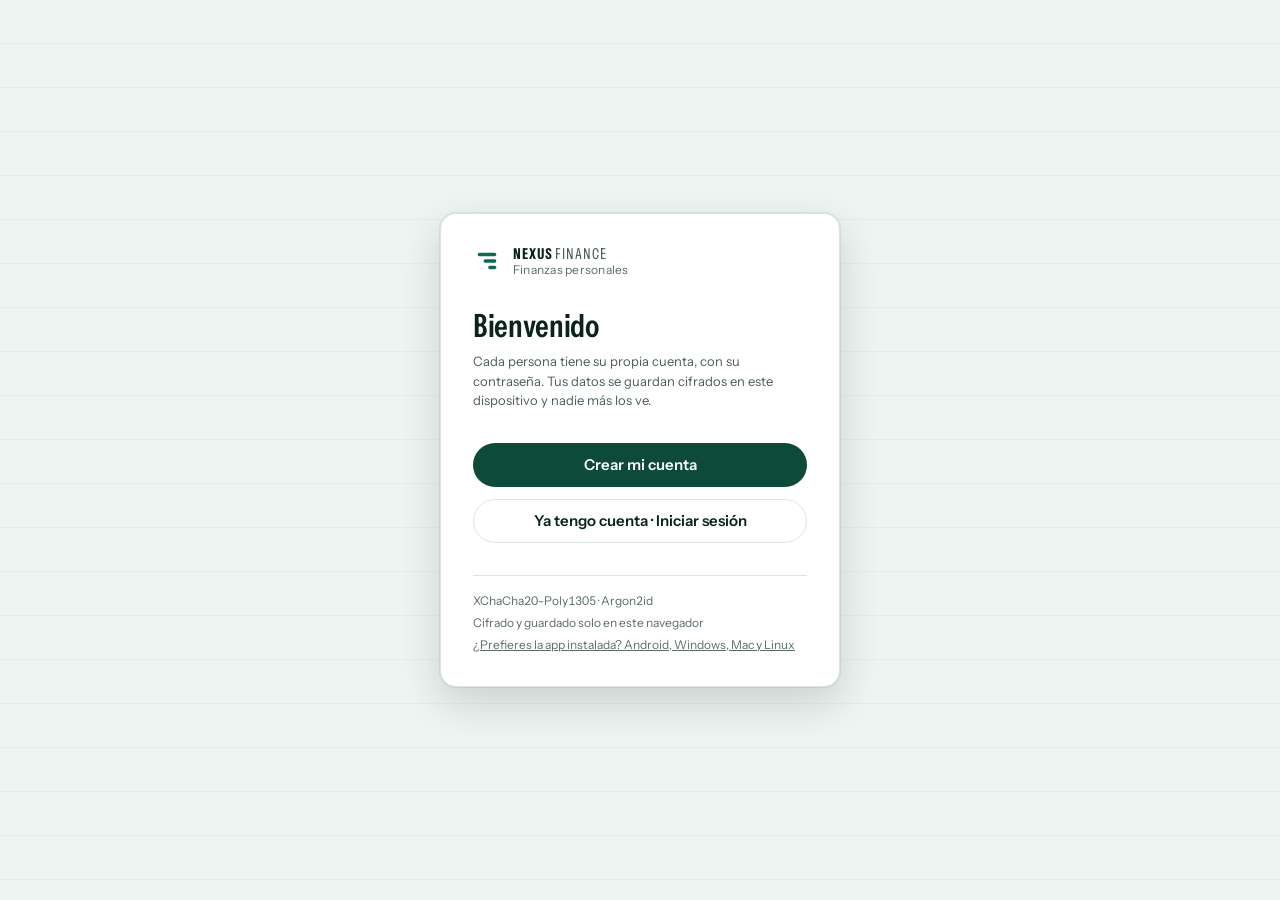
==== commit b7865685: "Web: bienvenida con «Crear mi cuenta» y «Ya tengo cuenta · Iniciar sesión» Co-Authored-By: Claude Op" ====
--- a/index.html
+++ b/index.html
@@ -7,8 +7,8 @@
     <meta name="viewport" content="width=device-width, initial-scale=1.0" />
     <meta name="color-scheme" content="dark light" />
     <title>NEXUS FINANCE</title>
-    <script type="module" crossorigin src="./assets/index-NSwvZsxv.js"></script>
-    <link rel="stylesheet" crossorigin href="./assets/index-C8au0KDX.css">
+    <script type="module" crossorigin src="./assets/index-BUn8FeyJ.js"></script>
+    <link rel="stylesheet" crossorigin href="./assets/index-D4kg7-df.css">
     <meta name="theme-color" content="#0c3a2e">
     <meta name="description" content="Finanzas personales privadas: tus datos cifrados solo en tu dispositivo.">
     <meta name="apple-mobile-web-app-capable" content="yes">
--- a/assets/index-D4kg7-df.css
+++ b/assets/index-D4kg7-df.css
@@ -0,0 +1 @@
+@font-face{font-family:Instrument Sans Variable;font-style:normal;font-display:swap;font-weight:400 700;font-stretch:75% 100%;src:url(./instrument-sans-latin-ext-wdth-normal-C5E2Gvlv.woff2)format("woff2-variations");unicode-range:U+100-2BA,U+2BD-2C5,U+2C7-2CC,U+2CE-2D7,U+2DD-2FF,U+304,U+308,U+329,U+1D00-1DBF,U+1E00-1E9F,U+1EF2-1EFF,U+2020,U+20A0-20AB,U+20AD-20C0,U+2113,U+2C60-2C7F,U+A720-A7FF}@font-face{font-family:Instrument Sans Variable;font-style:normal;font-display:swap;font-weight:400 700;font-stretch:75% 100%;src:url(./instrument-sans-latin-wdth-normal-BVScPF0l.woff2)format("woff2-variations");unicode-range:U+??,U+131,U+152-153,U+2BB-2BC,U+2C6,U+2DA,U+2DC,U+304,U+308,U+329,U+2000-206F,U+20AC,U+2122,U+2191,U+2193,U+2212,U+2215,U+FEFF,U+FFFD}:root,:root[data-theme=light]{--lightningcss-light:initial;--lightningcss-dark: ;color-scheme:light;--bg:#eef4f1;--bg-glow:#dff1e8;--surface-1:#fff;--surface-2:#f4f8f6;--surface-3:#e4ede8;--border:#dbe6e0;--border-strong:#b9cac1;--text:#0b231c;--text-muted:#4a5e56;--text-faint:#5b6d65;--accent:#0b6a50;--accent-hover:#095a44;--accent-strong:#0d4a3a;--accent-strong-hover:#0a3b2e;--accent-soft:#2fbf8a29;--on-accent:#fff;--deep:#0c3a2e;--deep-2:#124a3a;--on-deep:#eaf6f0;--on-deep-muted:#a9cdbf;--on-deep-line:#eaf6f024;--mint:#9be8c8;--mint-strong:#5fd3a6;--on-mint:#0b231c;--positive:#0b7450;--positive-soft:#0b74501a;--negative:#bf3a45;--negative-soft:#bf3a4517;--warning:#8a5406;--warning-soft:#8a54061a;--projection:#6d4fd6;--projection-soft:#6d4fd61a;--chart-income:#22a876;--chart-expense:#9e2f39;--chart-line:var(--accent);--chart-grid:var(--border);--overlay:#0b231c61;--shadow-card:0 1px 2px #0b231c0a, 0 8px 24px #0b231c0d;--shadow-lift:0 2px 4px #0b231c0d, 0 16px 36px #0b231c17;--shadow-pop:0 16px 40px #0b231c29, 0 0 0 1px var(--border)}:root[data-theme=dark]{--lightningcss-light: ;--lightningcss-dark:initial;color-scheme:dark;--bg:#08130f;--bg-glow:#0d241c;--surface-1:#0e1d18;--surface-2:#132620;--surface-3:#1a332a;--border:#1f382f;--border-strong:#2f5243;--text:#e6f2ec;--text-muted:#a0b8ad;--text-faint:#86a094;--accent:#6bd9ae;--accent-hover:#8be5c2;--accent-strong:#6bd9ae;--accent-strong-hover:#8be5c2;--accent-soft:#6bd9ae24;--on-accent:#06241b;--deep:#11382c;--deep-2:#174838;--on-deep:#eaf6f0;--on-deep-muted:#a9cdbf;--on-deep-line:#eaf6f01f;--mint:#9be8c8;--mint-strong:#5fd3a6;--on-mint:#0b231c;--positive:#4ccf9b;--positive-soft:#4ccf9b21;--negative:#f0787f;--negative-soft:#f0787f21;--warning:#e6ab4d;--warning-soft:#e6ab4d21;--projection:#b09af7;--projection-soft:#b09af721;--chart-income:#2aad7e;--chart-expense:#b4434c;--chart-line:var(--accent);--chart-grid:var(--border);--overlay:#0208069e;--shadow-card:0 0 0 1px var(--border);--shadow-lift:0 0 0 1px var(--border-strong), 0 12px 28px #00000059;--shadow-pop:0 16px 40px #00000080, 0 0 0 1px var(--border)}:root{--font-ui:"Instrument Sans Variable", system-ui, sans-serif;--font-figures:var(--font-ui);--text-xs:.75rem;--text-sm:.8125rem;--text-md:.9375rem;--text-lg:1.125rem;--text-xl:1.5rem;--text-2xl:2rem;--text-hero:clamp(2.25rem, 1.6rem + 2.4vw, 3.5rem);--leading-tight:1.15;--leading-body:1.5;--space-1:.25rem;--space-2:.5rem;--space-3:.75rem;--space-4:1rem;--space-5:1.5rem;--space-6:2rem;--space-7:3rem;--space-8:4rem;--radius-sm:8px;--radius-md:12px;--radius-lg:16px;--radius-xl:22px;--radius-pill:999px;--sidebar-width:15.5rem;--content-max:76rem;--ease-out:cubic-bezier(.22, 1, .36, 1);--duration-fast:.12s;--duration-base:.2s;--duration-slow:.42s;--focus-ring:0 0 0 2px var(--bg), 0 0 0 4px var(--accent)}@media (prefers-reduced-motion:reduce){:root{--duration-fast:0s;--duration-base:0s;--duration-slow:0s}}*,:before,:after{box-sizing:border-box}html{-webkit-text-size-adjust:100%;-moz-text-size-adjust:100%;text-size-adjust:100%;background:var(--bg)}body{background:radial-gradient(60rem 36rem at 100% -10%, var(--bg-glow), transparent 70%), var(--bg);min-height:100vh;color:var(--text);font-family:var(--font-ui);font-size:var(--text-md);line-height:var(--leading-body);font-optical-sizing:auto;-webkit-font-smoothing:antialiased;-moz-osx-font-smoothing:grayscale;background-attachment:fixed;margin:0}h1,h2,h3,h4,p{margin:0}h1,h2,h3{line-height:var(--leading-tight);letter-spacing:-.01em;font-weight:600;font-stretch:82%}button,input,select,textarea{font:inherit;color:inherit}button{cursor:pointer}a{color:inherit}:focus-visible{box-shadow:var(--focus-ring);border-radius:var(--radius-sm);outline:none}::selection{background:var(--accent-soft)}.visually-hidden{clip:rect(0 0 0 0);white-space:nowrap;border:0;width:1px;height:1px;margin:-1px;padding:0;position:absolute;overflow:hidden}.figures{font-family:var(--font-figures);font-variant-numeric:tabular-nums}.card{background:var(--surface-1);border-radius:var(--radius-xl);box-shadow:var(--shadow-card)}@keyframes rise-in{0%{opacity:0;transform:translateY(8px)}}@keyframes grow-x{0%{transform:scaleX(0)}}@media (prefers-reduced-motion:reduce){*,:before,:after{transition-duration:.01ms!important;animation-duration:.01ms!important;animation-iteration-count:1!important}}._amount_1sylf_1{font-family:var(--font-figures);font-variant-numeric:tabular-nums;white-space:nowrap;letter-spacing:-.01em;align-items:baseline;line-height:1;display:inline-flex}._sign_1sylf_11{margin-right:.04em}._integer_1sylf_15{font-weight:500}._fraction_1sylf_21{opacity:.68;align-self:flex-start;margin-top:.1em;margin-left:.06em;font-size:.58em;font-weight:400}._currency_1sylf_30{font-family:var(--font-ui);opacity:.55;letter-spacing:0;margin-left:.28em;font-size:.58em;font-weight:500}._sm_1sylf_39{font-size:var(--text-sm)}._md_1sylf_42{font-size:var(--text-md)}._lg_1sylf_45{font-size:var(--text-xl)}._hero_1sylf_48{font-size:var(--text-hero);letter-spacing:-.025em;font-variant-numeric:proportional-nums}._hero_1sylf_48 ._integer_1sylf_15{font-weight:500}._sm_1sylf_39 ._fraction_1sylf_21,._md_1sylf_42 ._fraction_1sylf_21{align-self:baseline;margin-top:0;font-size:.82em}._neutral_1sylf_66{color:var(--text)}._positive_1sylf_69{color:var(--positive)}._negative_1sylf_72{color:var(--negative)}._projection_1sylf_75{color:var(--projection)}._button_10zt2_1{justify-content:center;align-items:center;gap:var(--space-2);border-radius:var(--radius-pill);white-space:nowrap;transition:background-color var(--duration-fast) var(--ease-out), border-color var(--duration-fast) var(--ease-out), box-shadow var(--duration-fast) var(--ease-out), transform var(--duration-fast) var(--ease-out);border:1px solid #0000;font-weight:600;display:inline-flex}._button_10zt2_1:active:not(:disabled){transform:translateY(1px)}._button_10zt2_1:disabled{cursor:not-allowed;opacity:.5}._md_10zt2_26{height:2.5rem;padding:0 var(--space-5);font-size:var(--text-sm)}._sm_10zt2_32{height:1.875rem;padding:0 var(--space-3);font-size:var(--text-xs)}._icon_10zt2_38{display:inline-flex}._icon_10zt2_38 svg{width:1.1em;height:1.1em}._primary_10zt2_47{background:var(--accent-strong);color:var(--on-accent)}._primary_10zt2_47:hover:not(:disabled){background:var(--accent-strong-hover);transform:translateY(-1px);box-shadow:0 6px 16px #0d4a3a38}._secondary_10zt2_57{background:var(--surface-1);border-color:var(--border)}._secondary_10zt2_57:hover:not(:disabled){border-color:var(--border-strong);background:var(--surface-3)}._ghost_10zt2_66{color:var(--text-muted);background:0 0}._ghost_10zt2_66:hover:not(:disabled){background:var(--surface-2);color:var(--text)}._danger_10zt2_75{background:var(--negative-soft);color:var(--negative)}._danger_10zt2_75:hover:not(:disabled){border-color:var(--negative)}._empty_1ujv4_1{justify-items:start;gap:var(--space-3);max-width:34rem;padding:var(--space-7) 0;display:grid}._icon_1ujv4_9{border:1px solid var(--border);border-radius:var(--radius-md);background:var(--surface-1);width:2.75rem;height:2.75rem;color:var(--accent);place-items:center;display:grid}._icon_1ujv4_9 svg{width:1.25rem;height:1.25rem}._title_1ujv4_25{font-size:var(--text-xl)}._description_1ujv4_29{color:var(--text-muted)}._action_1ujv4_33{margin-top:var(--space-2)}._footnote_1ujv4_37{margin-top:var(--space-4);padding-top:var(--space-3);border-top:1px solid var(--border);color:var(--text-faint);font-size:var(--text-sm)}._empty_1ujv4_1{max-width:40rem;padding:var(--space-6);border-radius:var(--radius-xl);background:var(--surface-1);box-shadow:var(--shadow-card)}._header_kzox3_1{justify-content:space-between;align-items:flex-end;gap:var(--space-4);margin-bottom:var(--space-6);flex-wrap:wrap;display:flex}._text_kzox3_10{gap:var(--space-2);min-width:0;display:grid}._eyebrow_kzox3_16{color:var(--text-faint);font-size:var(--text-xs);letter-spacing:.08em;text-transform:uppercase;font-weight:600}._title_kzox3_24{letter-spacing:-.02em;font-size:clamp(1.75rem,1.4rem + 1.2vw,2.4rem);font-weight:650;font-stretch:78%}._description_kzox3_31{max-width:60ch;color:var(--text-muted)}._actions_kzox3_36{gap:var(--space-2);flex-wrap:wrap;display:flex}._tag_fbw80_1{height:1.375rem;padding:0 var(--space-2);font-size:var(--text-xs);letter-spacing:.01em;white-space:nowrap;border-radius:999px;align-items:center;font-weight:550;display:inline-flex}._neutral_fbw80_13{background:var(--surface-3);color:var(--text-muted)}._accent_fbw80_17{background:var(--accent-soft);color:var(--accent)}._positive_fbw80_21{background:var(--positive-soft);color:var(--positive)}._negative_fbw80_25{background:var(--negative-soft);color:var(--negative)}._warning_fbw80_29{background:var(--warning-soft);color:var(--warning)}._projection_fbw80_34{background:var(--projection-soft);color:var(--projection);outline-offset:-1px;outline:1px dashed}._field_1e7dj_1{gap:var(--space-2);display:grid}._label_1e7dj_6{font-size:var(--text-sm);font-weight:600}._description_1e7dj_11{color:var(--text-faint);font-size:var(--text-xs)}._error_1e7dj_16{color:var(--negative);font-size:var(--text-sm)}._inputWrap_1e7dj_21{position:relative}._input_1e7dj_21{width:100%;height:2.75rem;padding:0 var(--space-3);border:1px solid var(--border);border-radius:var(--radius-md);background:var(--surface-2);font-size:var(--text-md);transition:border-color var(--duration-fast) var(--ease-out), background-color var(--duration-fast) var(--ease-out)}._input_1e7dj_21:hover{border-color:var(--border-strong)}._input_1e7dj_21:focus-visible{border-color:var(--accent);background:var(--surface-1);box-shadow:0 0 0 3px var(--accent-soft)}._input_1e7dj_21[aria-invalid=true]{border-color:var(--negative)}._withAction_1e7dj_52{padding-right:2.75rem}._inputAction_1e7dj_56{top:50%;right:var(--space-1);border-radius:var(--radius-sm);width:2.25rem;height:2.25rem;color:var(--text-muted);background:0 0;border:0;place-items:center;display:grid;position:absolute;transform:translateY(-50%)}._inputAction_1e7dj_56:hover{color:var(--text)}._inputAction_1e7dj_56 svg{width:1.1rem;height:1.1rem}._select_1e7dj_80{appearance:none;background-image:linear-gradient(45deg, transparent 50%, var(--text-muted) 50%), linear-gradient(135deg, var(--text-muted) 50%, transparent 50%);background-position:calc(100% - 1.1rem) 52%,calc(100% - .8rem) 52%;background-repeat:no-repeat;background-size:.3rem .3rem;padding-right:2.25rem}._checkbox_1e7dj_92{align-items:start;gap:var(--space-3);font-size:var(--text-sm);color:var(--text-muted);grid-template-columns:auto 1fr;display:grid}._checkbox_1e7dj_92 label{cursor:pointer}._checkboxInput_1e7dj_105{width:1.05rem;height:1.05rem;accent-color:var(--accent);cursor:pointer;margin:.15rem 0 0}._withSuffix_1e7dj_113{padding-right:9rem}._suffix_1e7dj_117{top:50%;right:var(--space-3);max-width:8.5rem;color:var(--text-faint);font-family:var(--font-figures);font-size:var(--text-xs);text-overflow:ellipsis;white-space:nowrap;pointer-events:none;position:absolute;overflow:hidden;transform:translateY(-50%)}._select_1e7dj_80[aria-invalid=true]{border-color:var(--negative)}._notice_1ebhx_1{gap:var(--space-1);padding:var(--space-3) var(--space-4);border:1px solid var(--border);border-radius:var(--radius-sm);background:var(--surface-1);font-size:var(--text-sm);border-left-width:3px;display:grid}._title_1ebhx_12{font-weight:600}._body_1ebhx_16{color:var(--text-muted)}._info_1ebhx_20{border-left-color:var(--accent)}._warning_1ebhx_24{border-left-color:var(--warning)}._negative_1ebhx_28{border-left-color:var(--negative)}._notice_1ebhx_1{border-radius:var(--radius-md)}._dialog_nz1w2_1{width:min(calc(100vw - 2rem), var(--dialog-width));border-radius:var(--radius-xl);background:var(--surface-1);max-height:min(100vh - 2rem,52rem);color:var(--text);box-shadow:var(--shadow-pop);border:0;padding:0}._dialog_nz1w2_1::backdrop{background:var(--overlay);-webkit-backdrop-filter:blur(3px);backdrop-filter:blur(3px)}._dialog_nz1w2_1[open]{animation:_enter_nz1w2_1 var(--duration-base) var(--ease-out);flex-direction:column;display:flex}@keyframes _enter_nz1w2_1{0%{opacity:0;transform:translateY(6px)scale(.99)}}._sm_nz1w2_33{--dialog-width:26rem}._md_nz1w2_37{--dialog-width:38rem}._panel_nz1w2_41{flex-direction:column;flex:auto;min-height:0;display:flex}._header_nz1w2_48{justify-content:space-between;align-items:center;gap:var(--space-3);padding:var(--space-4) var(--space-5);border-bottom:1px solid var(--border);display:flex}._title_nz1w2_57{font-size:var(--text-lg)}._close_nz1w2_61{border-radius:var(--radius-sm);width:2rem;height:2rem;color:var(--text-muted);background:0 0;border:0;place-items:center;display:grid}._close_nz1w2_61:hover{background:var(--surface-2);color:var(--text)}._close_nz1w2_61 svg{width:1.1rem;height:1.1rem}._body_nz1w2_82{min-height:0;padding:var(--space-5);flex:auto;overflow-y:auto}._footer_nz1w2_89{justify-content:flex-end;gap:var(--space-2);padding:var(--space-4) var(--space-5);border-top:1px solid var(--border);flex-wrap:wrap;display:flex}._group_lkz9y_1{border:0;min-width:0;margin:0;padding:0}._legend_lkz9y_8{margin-bottom:var(--space-2);font-size:var(--text-sm);padding:0;font-weight:600}._options_lkz9y_15{border:1px solid var(--border);border-radius:var(--radius-pill);background:var(--surface-2);flex-wrap:wrap;gap:2px;padding:3px;display:flex}._option_lkz9y_15{flex:auto;position:relative}._option_lkz9y_15 input{opacity:0;pointer-events:none;position:absolute}._option_lkz9y_15 span{padding:var(--space-2) var(--space-3);border-radius:var(--radius-pill);color:var(--text-muted);font-size:var(--text-sm);text-align:center;white-space:nowrap;cursor:pointer;transition:background-color var(--duration-fast) var(--ease-out), color var(--duration-fast) var(--ease-out);font-weight:550;display:block}._option_lkz9y_15 span:hover{color:var(--text)}._option_lkz9y_15 input:checked+span{background:var(--accent-strong);color:var(--on-accent);box-shadow:0 2px 8px #0d4a3a2e}._option_lkz9y_15 input:focus-visible+span{box-shadow:var(--focus-ring)}._amount_1rfyh_1{font-family:var(--font-figures);font-variant-numeric:tabular-nums}._dateField_1rfyh_6{gap:var(--space-1);display:grid}._shortcuts_1rfyh_11{gap:var(--space-1);margin-left:calc(var(--space-3) * -1);display:flex}._message_10d7q_1{color:var(--text-muted)}._meter_ajj37_1{background:color-mix(in srgb, var(--tone) 16%, transparent);border-radius:3px;height:6px;display:block;position:relative;overflow:hidden}._fill_ajj37_10{background:var(--tone);min-width:0;height:100%;transition:width var(--duration-base) var(--ease-out);border-radius:3px;display:block}._accent_ajj37_19{--tone:var(--accent)}._positive_ajj37_22{--tone:var(--positive)}._warning_ajj37_25{--tone:var(--warning)}._negative_ajj37_28{--tone:var(--negative)}._projection_ajj37_31{--tone:var(--projection)}._fill_ajj37_10{transform-origin:0;animation:_grow-x_ajj37_1 var(--duration-slow) var(--ease-out) both}._form_1u8hd_1{gap:var(--space-5);display:grid}._row_1u8hd_6{gap:var(--space-4);grid-template-columns:repeat(auto-fit,minmax(14rem,1fr));align-items:start;display:grid}._help_1u8hd_13{color:var(--text-muted);font-size:var(--text-sm)}._actions_1u8hd_18{justify-content:flex-end;gap:var(--space-2);padding-top:var(--space-2);display:flex}._notice_3zadw_1{margin-bottom:var(--space-4)}._tableWrap_3zadw_5{overflow-x:auto}._table_3zadw_5{border-collapse:collapse;width:100%;font-size:var(--text-sm)}._table_3zadw_5 th{padding:var(--space-2) var(--space-3);border-bottom:1px solid var(--border);color:var(--text-faint);font-size:var(--text-xs);letter-spacing:.06em;text-align:left;text-transform:uppercase;font-weight:600}._table_3zadw_5 td{padding:var(--space-3);border-bottom:1px solid var(--border);vertical-align:middle}._table_3zadw_5 tfoot th,._table_3zadw_5 tfoot td{padding-top:var(--space-4);border-bottom:0}._table_3zadw_5 tfoot th{color:var(--text-muted)}._name_3zadw_42{font-weight:600;font-size:var(--text-md)}._meta_3zadw_47{align-items:center;gap:var(--space-2);color:var(--text-muted);font-size:var(--text-xs);display:flex}._muted_3zadw_55{color:var(--text-muted)}._num_3zadw_59{white-space:nowrap;text-align:right!important}._cleared_3zadw_64{margin-top:var(--space-1);color:var(--text-faint);font-size:var(--text-xs)}._actions_3zadw_70{white-space:nowrap;text-align:right;width:1%}._actions_3zadw_70 button{min-width:1.875rem;padding:0 var(--space-2)}._actionSlot_3zadw_81{vertical-align:middle;width:1.875rem;display:inline-block}._archived_3zadw_87{margin-top:var(--space-6)}._archived_3zadw_87 summary{margin-bottom:var(--space-3);color:var(--text-muted);font-size:var(--text-sm);cursor:pointer;font-weight:600}@media (max-width:640px){._hideSm_3zadw_100{display:none}._table_3zadw_5 th,._table_3zadw_5 td{padding-inline:var(--space-2)}._cleared_3zadw_64{white-space:normal}._actions_3zadw_70 button{padding:0 var(--space-1)}._actionSlot_3zadw_81{display:none}}._tableWrap_3zadw_5{padding:var(--space-2) var(--space-5);border-radius:var(--radius-xl);background:var(--surface-1);box-shadow:var(--shadow-card)}._summary_1ijpx_3{gap:var(--space-3) var(--space-7);margin:0 0 var(--space-6);flex-wrap:wrap;display:flex}._summary_1ijpx_3 dt{color:var(--text-faint);font-size:var(--text-xs);letter-spacing:.06em;text-transform:uppercase;font-weight:600}._summary_1ijpx_3 dd{margin:var(--space-1) 0 0}._section_1ijpx_22{margin-bottom:var(--space-7)}._sectionTitle_1ijpx_26{margin-bottom:var(--space-2);color:var(--text-faint);font-family:var(--font-ui);font-size:var(--text-xs);letter-spacing:.08em;text-transform:uppercase;font-weight:600;font-stretch:100%}._items_1ijpx_37{column-gap:var(--space-5);border-top:1px solid var(--border);grid-template-columns:minmax(0,1.4fr) minmax(8rem,1fr) auto auto;margin:0;padding:0;list-style:none;display:grid}._item_1ijpx_37{grid-column:1/-1;grid-template-columns:subgrid;align-items:center;row-gap:var(--space-3);padding:var(--space-4) var(--space-2);border-bottom:1px solid var(--border);display:grid}._main_1ijpx_60{gap:2px;min-width:0;display:grid}._title_1ijpx_66{align-items:center;gap:var(--space-2);flex-wrap:wrap;font-weight:600;display:flex}._meta_1ijpx_74{color:var(--text-muted);font-size:var(--text-xs)}._progress_1ijpx_79{gap:var(--space-1);display:grid}._progressLabel_1ijpx_84{color:var(--text-faint);font-size:var(--text-xs)}._figure_1ijpx_89{text-align:right;justify-items:end;gap:2px;display:grid}._figureLabel_1ijpx_96{color:var(--text-faint);font-size:var(--text-xs)}._actions_1ijpx_101{justify-content:flex-end;gap:var(--space-1);flex-wrap:wrap;display:flex}._history_1ijpx_108{font-size:var(--text-xs);grid-column:1/-1}._history_1ijpx_108 summary{color:var(--text-faint);cursor:pointer}._historyList_1ijpx_118{gap:var(--space-1);margin:var(--space-2) 0 0;padding:0;list-style:none;display:grid}._historyList_1ijpx_118 li{gap:var(--space-3);color:var(--text-muted);grid-template-columns:6rem minmax(0,1fr) auto;display:grid}._simulation_1ijpx_133{align-items:baseline;gap:var(--space-2);color:var(--projection);font-size:var(--text-xs);flex-wrap:wrap;display:inline-flex}._form_1ijpx_142{gap:var(--space-4);display:grid}._row_1ijpx_147{gap:var(--space-4);grid-template-columns:repeat(auto-fit,minmax(14rem,1fr));align-items:start;display:grid}._formActions_1ijpx_154{justify-content:flex-end;gap:var(--space-2);padding-top:var(--space-2);flex-wrap:wrap;display:flex}._help_1ijpx_162{color:var(--text-faint);font-size:var(--text-xs)}._notice_1ijpx_167{margin-bottom:var(--space-4)}._archived_1ijpx_171{margin-top:var(--space-5)}._archived_1ijpx_171 summary{margin-bottom:var(--space-3);color:var(--text-muted);font-size:var(--text-sm);cursor:pointer;font-weight:600}@media (max-width:760px){._items_1ijpx_37{grid-template-columns:minmax(0,1fr) auto}._item_1ijpx_37>div:empty{display:none}._progress_1ijpx_79{grid-area:2/1/auto/-1}._actions_1ijpx_101{grid-column:1/-1;justify-content:flex-start}}._summary_1ijpx_3{gap:var(--space-3) var(--space-7);padding:var(--space-5) var(--space-6);border-radius:var(--radius-xl);background:var(--surface-1);box-shadow:var(--shadow-card)}._items_1ijpx_37{padding:var(--space-1) var(--space-5);border-radius:var(--radius-xl);background:var(--surface-1);box-shadow:var(--shadow-card)}._item_1ijpx_37:last-child{border-bottom:0}._archived_1ijpx_171 ._items_1ijpx_37{margin-top:var(--space-3)}._toolbar_5cpoz_1{max-width:14rem;margin-bottom:var(--space-5)}._emptyActions_5cpoz_6{gap:var(--space-2);display:flex}._kpis_5cpoz_11{margin:0 0 var(--space-3);border-top:1px solid var(--border);border-left:1px solid var(--border);grid-template-columns:repeat(4,minmax(0,1fr));gap:0;display:grid}._kpi_5cpoz_11,._kpiStrong_5cpoz_22{align-content:start;gap:var(--space-1);padding:var(--space-4);border-right:1px solid var(--border);border-bottom:1px solid var(--border);display:grid}._kpiStrong_5cpoz_22{background:var(--accent-soft)}._kpi_5cpoz_11 dt,._kpiStrong_5cpoz_22 dt{color:var(--text-faint);font-size:var(--text-xs);letter-spacing:.06em;text-transform:uppercase;font-weight:600}._kpi_5cpoz_11 dd,._kpiStrong_5cpoz_22 dd{margin:0}._kpiNote_5cpoz_49{color:var(--text-faint);font-size:var(--text-xs)}._pending_5cpoz_54{align-items:baseline;gap:var(--space-2);margin-bottom:var(--space-4);color:var(--text-muted);font-size:var(--text-sm);display:flex}._formulas_5cpoz_63{margin:var(--space-4) 0 var(--space-6);font-size:var(--text-sm)}._formulas_5cpoz_63 summary{color:var(--accent);cursor:pointer;font-weight:550}._formulas_5cpoz_63 ul{gap:var(--space-2);margin:var(--space-3) 0 0;padding-left:var(--space-5);color:var(--text-muted);display:grid}._tableWrap_5cpoz_82{overflow-x:auto}._table_5cpoz_82{border-collapse:collapse;width:100%;font-size:var(--text-sm)}._table_5cpoz_82 th,._table_5cpoz_82 td{padding:var(--space-2) var(--space-3);border-bottom:1px solid var(--border);text-align:right;white-space:nowrap}._table_5cpoz_82 th:first-child{text-align:left}._table_5cpoz_82 tr[data-empty] th,._table_5cpoz_82 tr[data-empty] td>*{color:var(--text-faint);font-weight:400}._table_5cpoz_82 thead th{color:var(--text-faint);font-size:var(--text-xs);font-weight:600}@media (max-width:760px){._kpis_5cpoz_11{grid-template-columns:repeat(2,minmax(0,1fr))}}._kpis_5cpoz_11{gap:var(--space-3);border:0}._kpi_5cpoz_11,._kpiStrong_5cpoz_22{border-radius:var(--radius-lg);background:var(--surface-1);box-shadow:var(--shadow-card);border:0}._tableWrap_5cpoz_82{padding:var(--space-2) var(--space-4);border-radius:var(--radius-xl);background:var(--surface-1);box-shadow:var(--shadow-card)}._toolbar_3t9m9_1{align-items:center;gap:var(--space-2);margin-bottom:var(--space-4);flex-wrap:wrap;display:flex}._month_3t9m9_9{min-width:12rem;font-size:var(--text-lg);text-align:center}._legend_3t9m9_15{align-items:center;gap:var(--space-2);color:var(--text-muted);font-size:var(--text-xs);margin-left:auto;display:inline-flex}._legendExpected_3t9m9_24,._legendOverdue_3t9m9_25{outline:1px dashed var(--projection);outline-offset:-1px;background:var(--projection-soft);border-radius:3px;width:14px;height:10px}._legendOverdue_3t9m9_25{margin-left:var(--space-3);outline-color:var(--warning);background:var(--warning-soft)}._legendRecorded_3t9m9_40{margin-left:var(--space-3)}._grid_3t9m9_44{border-top:1px solid var(--border);border-left:1px solid var(--border);grid-template-columns:repeat(7,minmax(0,1fr));display:grid}._weekday_3t9m9_51{padding:var(--space-2);border-right:1px solid var(--border);border-bottom:1px solid var(--border);color:var(--text-faint);font-size:var(--text-xs);letter-spacing:.06em;text-transform:uppercase;font-weight:600}._day_3t9m9_62{gap:var(--space-1);min-height:6.5rem;padding:var(--space-2);border-right:1px solid var(--border);border-bottom:1px solid var(--border);flex-direction:column;display:flex;position:relative}._day_3t9m9_62[data-outside]{background:var(--surface-1);opacity:.55}._dayNumber_3t9m9_78{color:var(--text-muted);font-family:var(--font-figures);font-size:var(--text-xs)}._day_3t9m9_62[data-today] ._dayNumber_3t9m9_78{background:var(--accent-strong);width:1.5rem;height:1.5rem;color:var(--on-accent);border-radius:50%;place-items:center;display:inline-grid}._chips_3t9m9_94{gap:2px;margin:0;padding:0;list-style:none;display:grid}._chip_3t9m9_94{padding:1px var(--space-1);outline:1px dashed var(--projection);outline-offset:-1px;background:var(--projection-soft);color:var(--text);text-overflow:ellipsis;white-space:nowrap;border-radius:3px;font-size:.6875rem;overflow:hidden}._chip_3t9m9_94[data-overdue]{outline-color:var(--warning);background:var(--warning-soft)}._more_3t9m9_120{color:var(--text-faint);font-size:.6875rem}._dot_3t9m9_125{display:none}._recorded_3t9m9_129{text-align:right;margin-top:auto}._count_3t9m9_134{color:var(--text-faint);font-size:var(--text-xs)}._agenda_3t9m9_139{margin-top:var(--space-6)}._agendaTitle_3t9m9_143{margin-bottom:var(--space-3);color:var(--text-faint);font-family:var(--font-ui);font-size:var(--text-xs);letter-spacing:.08em;text-transform:uppercase;font-weight:600;font-stretch:100%}._agendaList_3t9m9_154{border-top:1px solid var(--border);margin:0;padding:0;list-style:none}._agendaList_3t9m9_154 li{align-items:center;gap:var(--space-3);padding:var(--space-2) 0;border-bottom:1px solid var(--border);font-size:var(--text-sm);grid-template-columns:6.5rem minmax(0,1fr) auto 9rem;display:grid}._agendaList_3t9m9_154 li>span:last-child{text-align:right}._agendaTitleCell_3t9m9_175{align-items:center;gap:var(--space-2);flex-wrap:wrap;display:flex}._empty_3t9m9_182{color:var(--text-faint);font-size:var(--text-sm)}@media (max-width:760px){._day_3t9m9_62{min-height:3.25rem;padding:var(--space-1)}._chips_3t9m9_94,._recorded_3t9m9_129{display:none}._dot_3t9m9_125{background:var(--projection);border-radius:50%;width:6px;height:6px;margin:auto auto 0;display:block}._dot_3t9m9_125[data-overdue]{background:var(--warning)}._legendRecorded_3t9m9_40{display:none}._legend_3t9m9_15{margin-left:0}._agendaList_3t9m9_154 li{grid-template-columns:5.5rem minmax(0,1fr) auto}._agendaList_3t9m9_154 li>span:last-child{text-align:left;grid-column:1/-1}}._grid_3t9m9_44{border-radius:var(--radius-xl);background:var(--surface-1);box-shadow:var(--shadow-card);border:0;overflow:hidden}._form_77amv_1{gap:var(--space-4);display:grid}._row_77amv_6{gap:var(--space-4);grid-template-columns:repeat(auto-fit,minmax(14rem,1fr));align-items:start;display:grid}._help_77amv_13{margin-top:calc(var(--space-2) * -1);color:var(--text-faint);font-size:var(--text-xs)}._duplicateActions_77amv_19{gap:var(--space-2);margin-top:var(--space-2);display:flex}._actions_77amv_25{justify-content:flex-end;gap:var(--space-2);padding-top:var(--space-2);flex-wrap:wrap;display:flex}._delete_77amv_33{margin-right:auto}._figure_8xeo1_1{margin:0;position:relative}._svg_8xeo1_6{display:block;overflow:visible}._grid_8xeo1_11{stroke:var(--chart-grid);stroke-width:1px;shape-rendering:crispedges}._baseline_8xeo1_17{stroke:var(--border-strong);stroke-width:1px;shape-rendering:crispedges}._tick_8xeo1_23{fill:var(--text-faint);font-family:var(--font-figures);font-size:11px}._axisLabel_8xeo1_29{fill:var(--text-muted);font-family:var(--font-ui);font-size:11px}._income_8xeo1_35{fill:var(--chart-income)}._expense_8xeo1_39{fill:var(--chart-expense)}._line_8xeo1_43{fill:none;stroke:var(--chart-line);stroke-width:2px;stroke-linejoin:round;stroke-linecap:round}._area_8xeo1_51{fill:var(--chart-line);opacity:.1}._dot_8xeo1_56{fill:var(--chart-line);stroke:var(--surface-1);stroke-width:2px}._crosshair_8xeo1_62{stroke:var(--border-strong);stroke-width:1px}._hit_8xeo1_67{fill:#0000;cursor:crosshair}._bandHover_8xeo1_72{fill:var(--surface-3);opacity:.6}._endLabel_8xeo1_77{fill:var(--text);font-family:var(--font-figures);font-size:12px;font-weight:500}._tooltip_8xeo1_84{z-index:2;min-width:10rem;padding:var(--space-2) var(--space-3);border:1px solid var(--border);border-radius:var(--radius-sm);background:var(--surface-1);box-shadow:var(--shadow-pop);font-size:var(--text-xs);pointer-events:none;gap:2px;display:grid;position:absolute;transform:translate(-50%,calc(-100% - 10px))}._tooltipTitle_8xeo1_100{color:var(--text-muted);font-weight:600}._tooltipRow_8xeo1_105{justify-content:space-between;align-items:center;gap:var(--space-3);display:flex}._key_8xeo1_112{align-items:center;gap:var(--space-2);color:var(--text-muted);display:inline-flex}._swatch_8xeo1_119{border-radius:2px;width:10px;height:10px}._swatchIncome_8xeo1_125{background:var(--chart-income)}._swatchExpense_8xeo1_129{background:var(--chart-expense)}._legend_8xeo1_133{gap:var(--space-4);margin-bottom:var(--space-3);font-size:var(--text-xs);display:flex}._tableToggle_8xeo1_140{margin-top:var(--space-3);font-size:var(--text-xs)}._tableToggle_8xeo1_140 summary{color:var(--text-faint);cursor:pointer}._dataTable_8xeo1_150{width:100%;margin-top:var(--space-2);border-collapse:collapse}._dataTable_8xeo1_150 th,._dataTable_8xeo1_150 td{padding:var(--space-1) var(--space-2);border-bottom:1px solid var(--border);text-align:right}._dataTable_8xeo1_150 th:first-child,._dataTable_8xeo1_150 td:first-child{text-align:left}._dataTable_8xeo1_150 th{color:var(--text-faint);font-weight:600}._projectedLine_8xeo1_173{fill:none;stroke:var(--projection);stroke-width:2px;stroke-dasharray:5 4;stroke-linecap:round}._todayRule_8xeo1_181{stroke:var(--border-strong);stroke-width:1px}._lineKey_8xeo1_186,._lineKeyProjected_8xeo1_187{border-top:2px solid var(--chart-line);width:16px;height:0}._lineKeyProjected_8xeo1_187{border-top:2px dashed var(--projection)}._list_k2tr2_1{gap:var(--space-3);margin:0;padding:0;list-style:none;display:grid}._row_k2tr2_9{align-items:center;gap:var(--space-3);font-size:var(--text-sm);grid-template-columns:minmax(7rem,10rem) minmax(0,1fr) auto;display:grid}._label_k2tr2_17{color:var(--text-muted);text-overflow:ellipsis;white-space:nowrap;overflow:hidden}._track_k2tr2_24{height:10px}._bar_k2tr2_28{background:var(--chart-expense);border-radius:0 4px 4px 0;min-width:2px;height:100%;display:block}._value_k2tr2_36{justify-content:flex-end;align-items:baseline;gap:var(--space-2);min-width:8.5rem;display:inline-flex}._share_k2tr2_44{min-width:2.75rem;color:var(--text-faint);font-family:var(--font-figures);font-size:var(--text-xs);text-align:right}._empty_k2tr2_52{color:var(--text-faint);font-size:var(--text-sm)}._bar_k2tr2_28{transform-origin:0;animation:_grow-x_k2tr2_1 var(--duration-slow) var(--ease-out) both}._welcome_1s1nk_1{margin-block-end:var(--space-4)}._actions_1s1nk_5{gap:var(--space-2);flex-wrap:wrap;margin-block-start:var(--space-3);display:flex}._page_81w7k_1{gap:var(--space-6);max-width:46rem;display:grid}._quick_81w7k_7{gap:var(--space-3);grid-template-columns:repeat(2,minmax(0,1fr));display:grid}._big_81w7k_13{min-height:3.75rem;font-size:var(--text-md);box-shadow:var(--shadow-card)}._hint_81w7k_19{margin:calc(var(--space-3) * -1) 0 0;color:var(--text-muted);font-size:var(--text-sm)}._section_81w7k_25{padding:var(--space-5) var(--space-5) var(--space-6);border-radius:var(--radius-xl);background:var(--surface-1);box-shadow:var(--shadow-card);animation:_rise-in_81w7k_1 var(--duration-slow) var(--ease-out) both}._head_81w7k_33{justify-content:space-between;align-items:baseline;gap:var(--space-4);margin-bottom:var(--space-3);display:flex}._label_81w7k_41{color:var(--text-faint);font-family:var(--font-ui);font-size:var(--text-xs);letter-spacing:.08em;text-transform:uppercase;margin:0;font-weight:600;font-stretch:100%}._more_81w7k_52{color:var(--accent);font-size:var(--text-sm);font-weight:550;text-decoration:none}._more_81w7k_52:hover{text-decoration:underline}._figures_81w7k_63{gap:var(--space-4);grid-template-columns:repeat(auto-fit,minmax(9rem,1fr));margin:0;display:grid}._figures_81w7k_63 dt{color:var(--text-muted);font-size:var(--text-sm)}._figures_81w7k_63 dd{margin:var(--space-1) 0 0}._note_81w7k_79{margin:var(--space-3) 0 0;color:var(--text-muted);font-size:var(--text-sm)}._list_81w7k_85{margin:var(--space-4) 0 0;padding:0;list-style:none;display:grid}._list_81w7k_85 li{align-items:baseline;gap:var(--space-3);padding:var(--space-2) 0;font-size:var(--text-sm);grid-template-columns:3rem minmax(0,1fr) auto;display:grid}._debts_81w7k_101 li{grid-template-columns:minmax(0,1fr) auto}._date_81w7k_105{color:var(--text-faint);font-family:var(--font-figures);font-size:var(--text-xs)}._text_81w7k_111{text-overflow:ellipsis;white-space:nowrap;min-width:0;overflow:hidden}._heroCard_1yr6b_1{--text:var(--on-deep);--text-muted:var(--on-deep-muted);--text-faint:var(--on-deep-muted);--positive:var(--mint);--negative:#ffadb2;--border:var(--on-deep-line);gap:var(--space-5);margin-bottom:var(--space-5);padding:var(--space-6);border-radius:var(--radius-xl);background:radial-gradient(30rem 20rem at 100% 0%, #9be8c838, transparent 70%), radial-gradient(22rem 16rem at 0% 100%, #5fd3a624, transparent 70%), linear-gradient(135deg, var(--deep-2), var(--deep));color:var(--text);box-shadow:var(--shadow-lift);animation:_rise-in_1yr6b_1 var(--duration-slow) var(--ease-out);display:grid;position:relative;overflow:hidden}._heroMain_1yr6b_27{align-content:start;gap:var(--space-3);min-width:0;display:grid}._heroLabel_1yr6b_34{color:var(--mint);font-family:var(--font-ui);font-size:var(--text-xs);letter-spacing:.1em;text-transform:uppercase;font-weight:600;font-stretch:100%}._heroBreakdown_1yr6b_44{gap:var(--space-2) var(--space-5);margin:var(--space-2) 0 0;font-size:var(--text-sm);flex-wrap:wrap;display:flex}._heroBreakdown_1yr6b_44 dt{color:var(--text-muted);font-size:var(--text-xs)}._heroBreakdown_1yr6b_44 dd{margin:2px 0 0}._heroNote_1yr6b_61{color:var(--text-muted);font-size:var(--text-xs)}._heroStats_1yr6b_66{gap:var(--space-3);grid-template-columns:repeat(3,minmax(0,1fr));margin:0;display:grid}._stat_1yr6b_73{gap:var(--space-1);padding:var(--space-4) var(--space-5);border:1px solid var(--on-deep-line);border-radius:var(--radius-lg);transition:background-color var(--duration-base) var(--ease-out), transform var(--duration-base) var(--ease-out);background:#ffffff12;display:grid}._stat_1yr6b_73:hover{background:#ffffff1c;transform:translateY(-2px)}._stat_1yr6b_73 dt{color:var(--text-muted);font-size:var(--text-sm)}._stat_1yr6b_73 dd{margin:0}._statHint_1yr6b_99{align-items:baseline;gap:var(--space-1);color:var(--text-muted);font-size:var(--text-xs);flex-wrap:wrap;display:flex}._grid_1yr6b_108{gap:var(--space-5);grid-template-columns:repeat(2,minmax(0,1fr));display:grid}._grid_1yr6b_108>section,._business_1yr6b_116{min-width:0;padding:var(--space-5) var(--space-5) var(--space-6);border-radius:var(--radius-xl);background:var(--surface-1);box-shadow:var(--shadow-card);transition:box-shadow var(--duration-base) var(--ease-out), transform var(--duration-base) var(--ease-out);animation:_rise-in_1yr6b_1 var(--duration-slow) var(--ease-out) both}._grid_1yr6b_108>section:hover{box-shadow:var(--shadow-lift);transform:translateY(-2px)}._grid_1yr6b_108>section:nth-child(2){animation-delay:40ms}._grid_1yr6b_108>section:nth-child(3){animation-delay:80ms}._grid_1yr6b_108>section:nth-child(4){animation-delay:.12s}._grid_1yr6b_108>section:nth-child(n+5){animation-delay:.16s}._wide_1yr6b_138,._flow_1yr6b_139,._recent_1yr6b_140{grid-column:1/-1}._totalLine_1yr6b_144{justify-content:space-between;align-items:baseline;gap:var(--space-3);margin-bottom:var(--space-4);color:var(--text-muted);font-size:var(--text-sm);flex-wrap:wrap;display:flex}._label_1yr6b_155{margin-bottom:var(--space-3);color:var(--text-faint);font-family:var(--font-ui);font-size:var(--text-xs);letter-spacing:.08em;text-transform:uppercase;font-weight:600;font-stretch:100%}._subline_1yr6b_166{align-items:baseline;gap:var(--space-1);margin-top:var(--space-3);color:var(--text-muted);font-size:var(--text-sm);flex-wrap:wrap;display:flex}._chart_1yr6b_176{margin-top:var(--space-6)}._chartTitle_1yr6b_180{margin-bottom:var(--space-2);color:var(--text-muted);font-family:var(--font-ui);font-size:var(--text-sm);font-weight:500;font-stretch:100%}._figures_1yr6b_189{gap:var(--space-4);margin:0;display:grid}._figures_1yr6b_189 dt{color:var(--text-muted);font-size:var(--text-sm)}._figures_1yr6b_189 dd{margin:var(--space-1) 0 0}._net_1yr6b_204{padding-top:var(--space-4);border-top:1px solid var(--border)}._note_1yr6b_209{margin-top:var(--space-4);color:var(--text-faint);font-size:var(--text-xs)}._accountList_1yr6b_215,._recentList_1yr6b_216{margin:0;padding:0;list-style:none;display:grid}._accountList_1yr6b_215 li{justify-content:space-between;align-items:center;gap:var(--space-4);padding:var(--space-3) 0;border-bottom:1px solid var(--border);display:flex}._accountList_1yr6b_215 li:last-child{border-bottom:0}._accountName_1yr6b_236{font-weight:550;display:block}._accountKind_1yr6b_241{color:var(--text-faint);font-size:var(--text-xs)}._sectionHead_1yr6b_246{justify-content:space-between;align-items:baseline;display:flex}._more_1yr6b_252{color:var(--accent);font-size:var(--text-sm);font-weight:550;text-decoration:none}._more_1yr6b_252:hover{text-decoration:underline}._recentList_1yr6b_216 li{align-items:baseline;gap:var(--space-3);padding:var(--space-2) 0;font-size:var(--text-sm);grid-template-columns:3rem minmax(0,1fr) auto;display:grid}._recentDate_1yr6b_272{color:var(--text-faint);font-family:var(--font-figures);font-size:var(--text-xs)}._recentText_1yr6b_278{text-overflow:ellipsis;white-space:nowrap;overflow:hidden}._roadmap_1yr6b_284{margin-top:var(--space-5);color:var(--text-faint);font-size:var(--text-xs)}@media (max-width:760px){._grid_1yr6b_108{gap:var(--space-4);grid-template-columns:minmax(0,1fr)}._heroCard_1yr6b_1{padding:var(--space-5)}._heroStats_1yr6b_66{grid-template-columns:minmax(0,1fr)}._grid_1yr6b_108>section,._business_1yr6b_116{padding:var(--space-4) var(--space-4) var(--space-5)}}._breakdown_1yr6b_307{gap:var(--space-2) var(--space-5);margin:var(--space-3) 0 0;font-size:var(--text-sm);flex-wrap:wrap;display:flex}._breakdown_1yr6b_307 dt{color:var(--text-faint);font-size:var(--text-xs)}._breakdown_1yr6b_307 dd{margin:2px 0 0}._meterList_1yr6b_324{gap:var(--space-4);margin:0;padding:0;list-style:none;display:grid}._meterList_1yr6b_324 li{gap:var(--space-2);display:grid}._meterHead_1yr6b_337{justify-content:space-between;gap:var(--space-3);font-size:var(--text-sm);display:flex}._business_1yr6b_116{margin-top:var(--space-5)}._filters_3x0n9_1{align-items:end;gap:var(--space-4);flex-wrap:wrap;display:flex}._filters_3x0n9_1>*{min-width:12rem}._range_3x0n9_12{margin:var(--space-3) 0 var(--space-5);color:var(--text-muted);font-size:var(--text-sm)}._notice_3x0n9_18{margin-bottom:var(--space-4)}._section_3x0n9_22{min-width:0;padding:var(--space-5) 0 var(--space-6);border-top:1px solid var(--border)}._grid_3x0n9_28{gap:0 var(--space-7);grid-template-columns:repeat(2,minmax(0,1fr));display:grid}._title_3x0n9_34{margin-bottom:var(--space-4);color:var(--text-faint);font-family:var(--font-ui);font-size:var(--text-xs);letter-spacing:.08em;text-transform:uppercase;font-weight:600;font-stretch:100%}._figures_3x0n9_45{gap:var(--space-3) var(--space-7);flex-wrap:wrap;margin:0;display:flex}._figures_3x0n9_45 dt{color:var(--text-muted);font-size:var(--text-sm)}._figures_3x0n9_45 dd{margin:var(--space-1) 0 0}._rate_3x0n9_61{font-size:var(--text-xl);font-variant-numeric:tabular-nums}._note_3x0n9_66{margin-top:var(--space-3);color:var(--text-faint);font-size:var(--text-xs)}._table_3x0n9_72{border-collapse:collapse;width:100%;font-size:var(--text-sm)}._table_3x0n9_72 th,._table_3x0n9_72 td{padding:var(--space-2) var(--space-2);border-bottom:1px solid var(--border);text-align:left}._table_3x0n9_72 thead th{color:var(--text-faint);font-size:var(--text-xs);font-weight:600}._muted_3x0n9_91{color:var(--text-faint);font-size:var(--text-xs);font-weight:400}._list_3x0n9_97{margin:var(--space-4) 0 0;padding:0;list-style:none;display:grid}._list_3x0n9_97 li{align-items:center;gap:var(--space-3);padding:var(--space-2) 0;border-bottom:1px solid var(--border);font-size:var(--text-sm);grid-template-columns:minmax(0,1fr) auto auto;display:grid}@media (max-width:1000px){._grid_3x0n9_28{grid-template-columns:minmax(0,1fr)}}._filters_3x0n9_1{padding:var(--space-4) var(--space-5);border-radius:var(--radius-xl);background:var(--surface-1);box-shadow:var(--shadow-card)}._grid_3x0n9_28{gap:var(--space-5)}._section_3x0n9_22{margin-bottom:var(--space-5);padding:var(--space-5) var(--space-5) var(--space-6);border-radius:var(--radius-xl);background:var(--surface-1);box-shadow:var(--shadow-card);border-top:0}._grid_3x0n9_28>._section_3x0n9_22{margin-bottom:0}._breakdown_3x0n9_145{margin-top:var(--space-4)}._breakdown_3x0n9_145 summary{cursor:pointer;color:var(--accent);font-weight:600;font-size:var(--text-sm)}._breakdownList_3x0n9_156{gap:var(--space-2);margin:var(--space-3) 0 0;font-size:var(--text-sm);padding:0;list-style:none;display:grid}._breakdownList_3x0n9_156 li{gap:var(--space-3);grid-template-columns:auto 1fr auto;align-items:baseline;display:grid}._section_pqhqe_1{gap:var(--space-4);max-width:42rem;padding-bottom:var(--space-6);margin-bottom:var(--space-6);border-bottom:1px solid var(--border);display:grid}._heading_pqhqe_10{font-size:var(--text-lg)}._control_pqhqe_14{max-width:18rem}._facts_pqhqe_18{gap:var(--space-4);margin:0;display:grid}._facts_pqhqe_18 dt{color:var(--text-faint);font-size:var(--text-xs);letter-spacing:.06em;text-transform:uppercase;font-weight:600}._facts_pqhqe_18 dd{margin:var(--space-1) 0 0;color:var(--text-muted);font-size:var(--text-sm)}._path_pqhqe_38{font-family:var(--font-figures);word-break:break-all}._inlineForm_pqhqe_43{align-items:end;gap:var(--space-3);grid-template-columns:minmax(12rem,1fr) auto auto;display:grid}._hint_pqhqe_50{color:var(--text-faint);font-size:var(--text-xs)}._categoryColumns_pqhqe_55{gap:var(--space-5);grid-template-columns:repeat(auto-fit,minmax(14rem,1fr));display:grid}._categoryList_pqhqe_61{margin:0;padding:0;list-style:none}._categoryHead_pqhqe_67{padding-bottom:var(--space-2);border-bottom:1px solid var(--border);color:var(--text-faint);font-size:var(--text-xs);letter-spacing:.06em;text-transform:uppercase;font-weight:600}._categoryItem_pqhqe_77{justify-content:space-between;align-items:center;gap:var(--space-2);padding:var(--space-1) 0;border-bottom:1px solid var(--border);font-size:var(--text-sm);display:flex}._categoryItem_pqhqe_77[data-archived]{color:var(--text-faint)}@media (max-width:640px){._inlineForm_pqhqe_43{grid-template-columns:1fr}}._text_pqhqe_97{max-width:62ch;color:var(--text-muted);font-size:var(--text-sm)}._subheading_pqhqe_103{margin-bottom:var(--space-2);font-family:var(--font-ui);font-size:var(--text-md);font-weight:600;font-stretch:100%}._statusLine_pqhqe_111{align-items:center;gap:var(--space-2);font-size:var(--text-sm);display:flex}._statusLine_pqhqe_111 svg{width:1.1rem;height:1.1rem;color:var(--positive);flex:none}._buttonRow_pqhqe_125{gap:var(--space-2);flex-wrap:wrap;display:flex}._mirror_pqhqe_131{gap:var(--space-2);padding:var(--space-4);border:1px solid var(--border);border-radius:var(--radius-md);display:grid}._backupList_pqhqe_139{margin:0 0 var(--space-2);border-top:1px solid var(--border);padding:0;list-style:none}._backupList_pqhqe_139 li{align-items:center;gap:var(--space-3);padding:var(--space-2) 0;border-bottom:1px solid var(--border);font-size:var(--text-sm);grid-template-columns:minmax(0,1fr) auto 4.5rem auto;display:grid}._size_pqhqe_156{color:var(--text-faint);font-size:var(--text-xs);text-align:right}._section_pqhqe_1{max-width:48rem;margin-bottom:var(--space-5);padding:var(--space-5) var(--space-6) var(--space-6);border-radius:var(--radius-xl);background:var(--surface-1);box-shadow:var(--shadow-card);border-bottom:0}@media (max-width:640px){._section_pqhqe_1{padding:var(--space-4) var(--space-4) var(--space-5)}}._actions_pqhqe_179{gap:var(--space-2);flex-wrap:wrap;margin-block-start:var(--space-3);display:flex}._steps_pqhqe_186{gap:var(--space-2);color:var(--text-muted);margin:0;padding-inline-start:var(--space-5);display:grid}._filters_rwxy6_1{gap:var(--space-3);margin-bottom:var(--space-4);grid-template-columns:minmax(14rem,2fr) repeat(5,minmax(8rem,1fr));align-items:end;display:grid}._search_rwxy6_9 input{padding-right:2.25rem}._custom_rwxy6_13{gap:var(--space-3);margin-bottom:var(--space-4);grid-template-columns:repeat(2,minmax(12rem,16rem));display:grid}._summary_rwxy6_20{gap:var(--space-2) var(--space-6);padding:var(--space-4) 0;border-top:1px solid var(--border);border-bottom:1px solid var(--border);flex-wrap:wrap;margin:0;display:flex}._summary_rwxy6_20 dt{color:var(--text-faint);font-size:var(--text-xs);letter-spacing:.06em;text-transform:uppercase;font-weight:600}._summary_rwxy6_20 dd{margin:var(--space-1) 0 0;font-size:var(--text-lg)}._summaryNote_rwxy6_43{margin:var(--space-2) 0 var(--space-5);color:var(--text-faint);font-size:var(--text-xs)}._list_rwxy6_49{gap:var(--space-4);display:grid}._day_rwxy6_54{z-index:1;padding:var(--space-2) 0;background:var(--bg);color:var(--text-faint);font-family:var(--font-ui);font-size:var(--text-xs);letter-spacing:.06em;text-transform:uppercase;font-weight:600;font-stretch:100%;position:sticky;top:0}._rows_rwxy6_69{border-top:1px solid var(--border);margin:0;padding:0;list-style:none}._row_rwxy6_69{align-items:center;gap:var(--space-4);width:100%;padding:var(--space-3) var(--space-2);border:0;border-bottom:1px solid var(--border);text-align:left;transition:background-color var(--duration-fast) var(--ease-out);background:0 0;grid-template-columns:minmax(0,1fr) auto auto;display:grid}._row_rwxy6_69:focus-visible{border-radius:0}._main_rwxy6_98{gap:2px;min-width:0;display:grid}._title_rwxy6_104{text-overflow:ellipsis;white-space:nowrap;font-weight:550;overflow:hidden}._details_rwxy6_111{gap:var(--space-1) var(--space-2);color:var(--text-muted);font-size:var(--text-xs);flex-wrap:wrap;display:flex}._transfer_rwxy6_119{align-items:center;gap:var(--space-1);display:inline-flex}._tags_rwxy6_125{justify-content:flex-end;gap:var(--space-1);flex-wrap:wrap;display:flex}._amount_rwxy6_132{text-align:right;min-width:7.5rem}._more_rwxy6_137{margin-top:var(--space-5);justify-content:center;display:flex}@media (max-width:1100px){._filters_rwxy6_1{grid-template-columns:repeat(3,minmax(0,1fr))}._search_rwxy6_9{grid-column:1/-1}}@media (max-width:640px){._filters_rwxy6_1{grid-template-columns:repeat(2,minmax(0,1fr))}._row_rwxy6_69{row-gap:var(--space-2);grid-template-columns:minmax(0,1fr) auto}._tags_rwxy6_125{grid-area:2/1;justify-content:flex-start}._tags_rwxy6_125:empty{display:none}._amount_rwxy6_132{grid-area:1/2;min-width:0}._custom_rwxy6_13{grid-template-columns:1fr}}._filters_rwxy6_1{padding:var(--space-4) var(--space-5);border-radius:var(--radius-xl);background:var(--surface-1);box-shadow:var(--shadow-card)}._summary_rwxy6_20{margin-top:var(--space-4);padding:var(--space-4) var(--space-5);border-radius:var(--radius-xl);background:var(--surface-1);box-shadow:var(--shadow-card);border:0}._day_rwxy6_54{padding:var(--space-2) var(--space-1);-webkit-backdrop-filter:blur(8px);backdrop-filter:blur(8px);background:0 0}._rows_rwxy6_69{border-radius:var(--radius-lg);background:var(--surface-1);box-shadow:var(--shadow-card);border-top:0;overflow:hidden}._rows_rwxy6_69>li:last-child>*{border-bottom:0}._row_rwxy6_69{padding:var(--space-3) var(--space-5)}._row_rwxy6_69:hover{background:var(--surface-2)}._wordmark_1n6er_1{align-items:center;gap:var(--space-3);display:flex}._mark_1n6er_7{width:1.75rem;height:1.75rem;fill:var(--accent);flex:none}._text_1n6er_14{line-height:1.1;display:grid}._name_1n6er_19{font-size:var(--text-md);letter-spacing:.06em;font-weight:700;font-stretch:75%}._finance_1n6er_26{color:var(--text-muted);font-weight:450}._subtitle_1n6er_31{font-size:var(--text-xs);color:var(--text-faint);letter-spacing:.02em}._hint_mchl0_1{gap:var(--space-3);padding:var(--space-4);border:1px solid var(--border);border-radius:var(--radius-lg);background:color-mix(in srgb, var(--mint) 20%, var(--surface-1));font-size:var(--text-sm);justify-items:start;display:grid}._hint_mchl0_1 p{margin:0}._hint_mchl0_1 svg{vertical-align:-.12em;width:1em;height:1em}._screen_qddur_1{min-height:100vh;padding:var(--space-6) var(--space-4);background:repeating-linear-gradient(to bottom, transparent 0, transparent calc(2.75rem - 1px), color-mix(in srgb, var(--border) 45%, transparent) calc(2.75rem - 1px), color-mix(in srgb, var(--border) 45%, transparent) 2.75rem), var(--bg);place-items:center;display:grid}._column_qddur_18{gap:var(--space-6);width:100%;max-width:25rem;padding:var(--space-6);border:1px solid var(--border);border-radius:var(--radius-lg);background:var(--surface-1);box-shadow:var(--shadow-pop);display:grid}._heading_qddur_30{gap:var(--space-2);display:grid}._title_qddur_35{font-size:var(--text-2xl);font-stretch:75%}._intro_qddur_40{gap:var(--space-2);color:var(--text-muted);font-size:var(--text-sm);display:grid}._footnote_qddur_47{gap:var(--space-1);padding-top:var(--space-4);border-top:1px solid var(--border);color:var(--text-faint);font-size:var(--text-xs);display:grid}@media (max-width:480px){._column_qddur_18{padding:var(--space-5) var(--space-4);box-shadow:none}}._list_1v1ri_1{gap:var(--space-2);margin:0;padding:0;list-style:none;display:grid}._account_1v1ri_9{align-items:center;gap:var(--space-3);width:100%;padding:var(--space-3) var(--space-4);border:1px solid var(--border);border-radius:var(--radius-lg);background:var(--surface-1);color:var(--text);text-align:start;cursor:pointer;transition:border-color var(--duration-fast,.12s) ease, background var(--duration-fast,.12s) ease;display:flex}._account_1v1ri_9:hover,._account_1v1ri_9[aria-current=true]{border-color:var(--accent);background:color-mix(in srgb, var(--mint) 22%, var(--surface-1))}._avatar_1v1ri_32{border-radius:var(--radius-pill);background:var(--deep);width:2.25rem;height:2.25rem;color:var(--mint);flex:none;place-items:center;font-weight:600;display:grid}._text_1v1ri_44{min-width:0;display:grid}._name_1v1ri_49{text-overflow:ellipsis;white-space:nowrap;font-weight:600;overflow:hidden}._hint_1v1ri_56{color:var(--text-muted);font-size:var(--text-sm)}._create_1v1ri_61{gap:var(--space-3);padding-top:var(--space-5);border-top:1px solid var(--border);display:grid}._form_1bt8a_1{gap:var(--space-5);display:grid}._acknowledge_1bt8a_6{gap:var(--space-2);display:grid}._inlineError_1bt8a_11{color:var(--negative);font-size:var(--text-sm)}._submit_1bt8a_16{width:100%;height:2.75rem;font-size:var(--text-md)}._plain_1bt8a_22{color:var(--text-muted)}._checking_1bt8a_26{background:var(--bg);place-items:center;min-height:100vh;display:grid}._loadingMark_1bt8a_33{gap:var(--space-5);animation:_rise-in_1bt8a_1 var(--duration-slow,.4s) ease both;justify-items:center;display:grid}._loadingBar_1bt8a_40{border-radius:var(--radius-pill);background:color-mix(in srgb, var(--accent) 18%, transparent);width:7rem;height:3px;position:relative;overflow:hidden}._loadingBar_1bt8a_40:after{content:"";border-radius:inherit;background:var(--accent);width:40%;animation:1.1s ease-in-out infinite _loading-slide_1bt8a_1;position:absolute;inset:0 auto 0 0}@keyframes _loading-slide_1bt8a_1{0%{transform:translate(-100%)}to{transform:translate(260%)}}@media (prefers-reduced-motion:reduce){._loadingBar_1bt8a_40:after{opacity:.5;width:100%;animation:none}}._importToggle_1bt8a_76{justify-self:center}._import_1bt8a_76{gap:var(--space-4);padding-top:var(--space-5);border-top:1px solid var(--border);display:grid}._importTitle_1bt8a_87{font-size:var(--text-md);font-weight:600}._choices_1bt8a_92{gap:var(--space-3);display:grid}._steps_1bt8a_97 ol{gap:var(--space-2);margin:var(--space-3) 0 0;color:var(--text-muted);font-size:var(--text-sm);padding-inline-start:var(--space-5);display:grid}._sidebar_1txnq_1{--text:var(--on-deep);--text-muted:var(--on-deep-muted);--text-faint:var(--on-deep-muted);--surface-2:#ffffff12;--border:var(--on-deep-line);--accent:var(--mint);--warning:#f3c776;--warning-soft:#f3c77629;--positive:var(--mint);--negative:#ffadb2;height:100%;padding:var(--space-5) var(--space-3) var(--space-4);border-radius:var(--radius-xl);background:radial-gradient(18rem 14rem at 0% 0%, #9be8c829, transparent 70%), linear-gradient(180deg, var(--deep-2), var(--deep));color:var(--text);box-shadow:var(--shadow-lift);flex-direction:column;display:flex;overflow-y:auto}._brand_1txnq_27{padding:0 var(--space-2) var(--space-5)}._nav_1txnq_31{gap:var(--space-4);flex:1;align-content:start;display:grid}._group_1txnq_38{gap:var(--space-1);display:grid}._groupLabel_1txnq_43{padding:0 var(--space-3);color:var(--text-faint);letter-spacing:.09em;text-transform:uppercase;font-size:.6875rem;font-weight:600}._list_1txnq_52{gap:1px;margin:0;padding:0;list-style:none;display:grid}._link_1txnq_60{align-items:center;gap:var(--space-3);height:2.5rem;padding:0 var(--space-3);border-radius:var(--radius-pill);color:var(--text-muted);font-size:var(--text-sm);transition:background-color var(--duration-fast) var(--ease-out), color var(--duration-fast) var(--ease-out), transform var(--duration-fast) var(--ease-out);font-weight:500;text-decoration:none;display:flex;position:relative}._link_1txnq_60:hover{background:var(--surface-2);color:var(--text);transform:translate(2px)}._link_1txnq_60[aria-current=page]{background:var(--mint);color:var(--on-mint);font-weight:600;transform:none}._link_1txnq_60[aria-current=page] ._linkIcon_1txnq_91{color:var(--on-mint)}._link_1txnq_60:focus-visible{box-shadow:0 0 0 2px var(--mint)}._linkIcon_1txnq_91{flex:none;width:1rem;height:1rem}._footer_1txnq_105{padding-top:var(--space-4);margin-top:var(--space-4);border-top:1px solid var(--border);gap:1px;display:grid}._footerButton_1txnq_113{align-items:center;gap:var(--space-3);height:2.375rem;padding:0 var(--space-3);border-radius:var(--radius-pill);color:var(--text-muted);font-size:var(--text-sm);text-align:left;background:0 0;border:0;font-weight:500;display:flex}._footerButton_1txnq_113 svg{width:1rem;height:1rem}._footerButton_1txnq_113:hover:not(:disabled){background:var(--surface-2);color:var(--text)}._footerButton_1txnq_113:disabled{cursor:not-allowed;opacity:.45}._status_1txnq_143{align-items:center;gap:var(--space-2);padding:var(--space-3) var(--space-3) 0;color:var(--text-faint);font-size:var(--text-xs);display:flex}._statusDot_1txnq_152{background:var(--text-faint);border-radius:50%;flex:none;width:6px;height:6px}._status_1txnq_143[data-tone=positive] ._statusDot_1txnq_152{background:var(--positive)}._status_1txnq_143[data-tone=warning] ._statusDot_1txnq_152{background:var(--warning)}._status_1txnq_143[data-tone=negative]{color:var(--negative)}._status_1txnq_143[data-tone=negative] ._statusDot_1txnq_152{background:var(--negative)}._badge_1txnq_173{min-width:1.25rem;height:1.25rem;padding:0 var(--space-1);background:var(--warning-soft);color:var(--warning);font-family:var(--font-figures);font-size:var(--text-xs);border-radius:999px;place-items:center;margin-left:auto;font-weight:600;display:inline-grid}._notices_h9xrb_1{gap:var(--space-3);margin-bottom:var(--space-5);display:grid}._retry_h9xrb_7{margin-top:var(--space-2)}._shell_e89iu_1{min-height:100vh}._skipLink_e89iu_5{top:var(--space-2);left:var(--space-2);z-index:100;padding:var(--space-2) var(--space-3);border-radius:var(--radius-sm);background:var(--accent-strong);color:var(--on-accent);font-weight:600;text-decoration:none;position:fixed;transform:translateY(-200%)}._skipLink_e89iu_5:focus-visible{transform:none}._sidebarSlot_e89iu_23{inset:var(--space-3) auto var(--space-3) var(--space-3);width:var(--sidebar-width);z-index:20;position:fixed}._closeButton_e89iu_30,._topbar_e89iu_31{display:none}._main_e89iu_35{margin-left:calc(var(--sidebar-width) + var(--space-3));outline:none;min-height:100vh}._main_e89iu_35:focus-visible{box-shadow:none}._content_e89iu_45{max-width:var(--content-max);padding:var(--space-6) var(--space-6) var(--space-8);animation:_rise-in_e89iu_1 var(--duration-slow) var(--ease-out);margin:0 auto}@media (max-width:899px){._topbar_e89iu_31{z-index:10;align-items:center;gap:var(--space-3);height:3.5rem;padding:0 var(--space-4);background:color-mix(in srgb, var(--surface-1) 82%, transparent);border-bottom:1px solid var(--border);-webkit-backdrop-filter:blur(12px);backdrop-filter:blur(12px);display:flex;position:sticky;top:0}._menuButton_e89iu_67,._closeButton_e89iu_30{border-radius:var(--radius-sm);width:2.25rem;height:2.25rem;color:var(--text-muted);background:0 0;border:0;place-items:center;display:grid}._menuButton_e89iu_67 svg,._closeButton_e89iu_30 svg{width:1.25rem;height:1.25rem}._sidebarSlot_e89iu_23{inset:var(--space-2) auto var(--space-2) var(--space-2);visibility:hidden;width:min(18rem,86vw);transition:transform var(--duration-base) var(--ease-out), visibility 0s linear var(--duration-base);transform:translate(-105%)}._sidebarSlot_e89iu_23[data-open]{visibility:visible;transition:transform var(--duration-base) var(--ease-out);transform:none}._closeButton_e89iu_30{top:var(--space-4);right:var(--space-3);z-index:1;color:var(--on-deep-muted);position:absolute}._scrim_e89iu_109{z-index:15;background:var(--overlay);position:fixed;inset:0}._main_e89iu_35{margin-left:0}._content_e89iu_45{padding:var(--space-5) var(--space-4) var(--space-7)}}
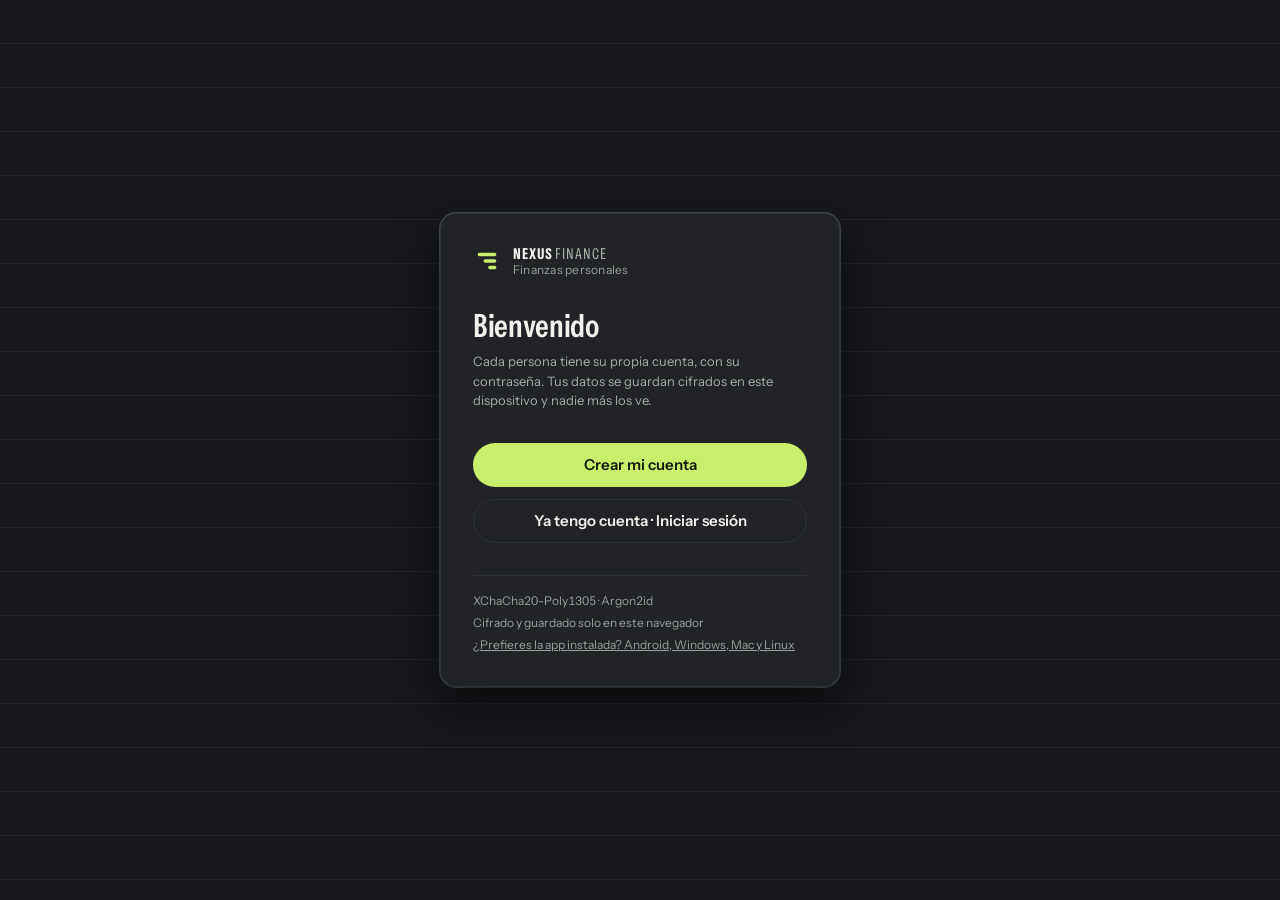
==== commit 3a491a89: "Web 0.8.0: diseño Grafito (cristal oscuro, píldoras arriba, lima y melocotón) Co-Authored-By: Claude" ====
--- a/index.html
+++ b/index.html
@@ -7,8 +7,8 @@
     <meta name="viewport" content="width=device-width, initial-scale=1.0" />
     <meta name="color-scheme" content="dark light" />
     <title>NEXUS FINANCE</title>
-    <script type="module" crossorigin src="./assets/index-BUn8FeyJ.js"></script>
-    <link rel="stylesheet" crossorigin href="./assets/index-D4kg7-df.css">
+    <script type="module" crossorigin src="./assets/index-CWbuQdJU.js"></script>
+    <link rel="stylesheet" crossorigin href="./assets/index-CdrKjak3.css">
     <meta name="theme-color" content="#0c3a2e">
     <meta name="description" content="Finanzas personales privadas: tus datos cifrados solo en tu dispositivo.">
     <meta name="apple-mobile-web-app-capable" content="yes">
--- a/assets/index-CdrKjak3.css
+++ b/assets/index-CdrKjak3.css
@@ -0,0 +1 @@
+@font-face{font-family:Instrument Sans Variable;font-style:normal;font-display:swap;font-weight:400 700;font-stretch:75% 100%;src:url(./instrument-sans-latin-ext-wdth-normal-C5E2Gvlv.woff2)format("woff2-variations");unicode-range:U+100-2BA,U+2BD-2C5,U+2C7-2CC,U+2CE-2D7,U+2DD-2FF,U+304,U+308,U+329,U+1D00-1DBF,U+1E00-1E9F,U+1EF2-1EFF,U+2020,U+20A0-20AB,U+20AD-20C0,U+2113,U+2C60-2C7F,U+A720-A7FF}@font-face{font-family:Instrument Sans Variable;font-style:normal;font-display:swap;font-weight:400 700;font-stretch:75% 100%;src:url(./instrument-sans-latin-wdth-normal-BVScPF0l.woff2)format("woff2-variations");unicode-range:U+??,U+131,U+152-153,U+2BB-2BC,U+2C6,U+2DA,U+2DC,U+304,U+308,U+329,U+2000-206F,U+20AC,U+2122,U+2191,U+2193,U+2212,U+2215,U+FEFF,U+FFFD}:root,:root[data-theme=light]{--lightningcss-light:initial;--lightningcss-dark: ;color-scheme:light;--bg:#eef4f1;--bg-glow:#dff1e8;--surface-1:#fff;--surface-2:#f4f8f6;--surface-3:#e4ede8;--border:#dbe6e0;--border-strong:#b9cac1;--text:#0b231c;--text-muted:#4a5e56;--text-faint:#5b6d65;--accent:#0b6a50;--accent-hover:#095a44;--accent-strong:#0d4a3a;--accent-strong-hover:#0a3b2e;--accent-soft:#2fbf8a29;--on-accent:#fff;--deep:#0c3a2e;--deep-2:#124a3a;--on-deep:#eaf6f0;--on-deep-muted:#a9cdbf;--on-deep-line:#eaf6f024;--mint:#9be8c8;--mint-strong:#5fd3a6;--on-mint:#0b231c;--hero-glow:#9be8c838;--hero-glow-2:#5fd3a624;--glass:#ffffff12;--glass-strong:#ffffff1f;--pill-track:#0b231c0d;--pill-hover:#0b231c0f;--pill-active:#fff;--pill-active-shadow:0 1px 2px #0b231c1f;--positive:#0b7450;--positive-soft:#0b74501a;--negative:#bf3a45;--negative-soft:#bf3a4517;--warning:#8a5406;--warning-soft:#8a54061a;--projection:#6d4fd6;--projection-soft:#6d4fd61a;--chart-income:#22a876;--chart-expense:#9e2f39;--chart-line:var(--accent);--chart-grid:var(--border);--overlay:#0b231c61;--shadow-card:0 1px 2px #0b231c0a, 0 8px 24px #0b231c0d;--shadow-lift:0 2px 4px #0b231c0d, 0 16px 36px #0b231c17;--shadow-pop:0 16px 40px #0b231c29, 0 0 0 1px var(--border)}:root[data-theme=dark]{--lightningcss-light: ;--lightningcss-dark:initial;color-scheme:dark;--bg:#16181b;--bg-glow:#2a2d22;--surface-1:#212327;--surface-2:#292b30;--surface-3:#32353a;--border:#303338;--border-strong:#464a50;--text:#f1f2ec;--text-muted:#a8ada4;--text-faint:#9a9f97;--accent:#c8ee6c;--accent-hover:#d6f48d;--accent-strong:#c8ee6c;--accent-strong-hover:#d6f48d;--accent-soft:#c8ee6c21;--on-accent:#15190b;--deep:#1e2024;--deep-2:#2a2d31;--on-deep:#f1f2ec;--on-deep-muted:#a8ada4;--on-deep-line:#ffffff14;--mint:#c8ee6c;--mint-strong:#b3dd52;--on-mint:#15190b;--hero-glow:#c8ee6c1a;--hero-glow-2:#f3a77f17;--glass:#ffffff0b;--glass-strong:#ffffff1a;--pill-track:#ffffff0b;--pill-hover:#ffffff0f;--pill-active:#ffffff1f;--pill-active-shadow:inset 0 1px 0 #ffffff0f;--positive:#9fdc7c;--positive-soft:#9fdc7c21;--negative:#ff9182;--negative-soft:#ff918224;--warning:#f0c46c;--warning-soft:#f0c46c24;--projection:#b7a3ff;--projection-soft:#b7a3ff24;--chart-income:#9fdc7c;--chart-expense:#d8665d;--chart-line:#f3a77f;--chart-grid:#2c2f33;--overlay:#060708a8;--shadow-card:0 0 0 1px var(--border), inset 0 1px 0 #ffffff0a, 0 14px 34px #00000038;--shadow-lift:0 0 0 1px var(--border-strong), inset 0 1px 0 #ffffff0f, 0 18px 40px #0000005c;--shadow-pop:0 18px 44px #0000008c, 0 0 0 1px var(--border-strong)}:root{--font-ui:"Instrument Sans Variable", system-ui, sans-serif;--font-figures:var(--font-ui);--text-xs:.75rem;--text-sm:.8125rem;--text-md:.9375rem;--text-lg:1.125rem;--text-xl:1.5rem;--text-2xl:2rem;--text-hero:clamp(2.25rem, 1.6rem + 2.4vw, 3.5rem);--leading-tight:1.15;--leading-body:1.5;--space-1:.25rem;--space-2:.5rem;--space-3:.75rem;--space-4:1rem;--space-5:1.5rem;--space-6:2rem;--space-7:3rem;--space-8:4rem;--radius-sm:8px;--radius-md:12px;--radius-lg:16px;--radius-xl:22px;--radius-pill:999px;--sidebar-width:15.5rem;--content-max:76rem;--ease-out:cubic-bezier(.22, 1, .36, 1);--duration-fast:.12s;--duration-base:.2s;--duration-slow:.42s;--focus-ring:0 0 0 2px var(--bg), 0 0 0 4px var(--accent)}@media (prefers-reduced-motion:reduce){:root{--duration-fast:0s;--duration-base:0s;--duration-slow:0s}}*,:before,:after{box-sizing:border-box}html{-webkit-text-size-adjust:100%;-moz-text-size-adjust:100%;text-size-adjust:100%;background:var(--bg)}body{background:radial-gradient(60rem 36rem at 100% -10%, var(--bg-glow), transparent 70%), var(--bg);min-height:100vh;color:var(--text);font-family:var(--font-ui);font-size:var(--text-md);line-height:var(--leading-body);font-optical-sizing:auto;-webkit-font-smoothing:antialiased;-moz-osx-font-smoothing:grayscale;background-attachment:fixed;margin:0}h1,h2,h3,h4,p{margin:0}h1,h2,h3{line-height:var(--leading-tight);letter-spacing:-.01em;font-weight:600;font-stretch:82%}button,input,select,textarea{font:inherit;color:inherit}button{cursor:pointer}a{color:inherit}:focus-visible{box-shadow:var(--focus-ring);border-radius:var(--radius-sm);outline:none}::selection{background:var(--accent-soft)}.visually-hidden{clip:rect(0 0 0 0);white-space:nowrap;border:0;width:1px;height:1px;margin:-1px;padding:0;position:absolute;overflow:hidden}.figures{font-family:var(--font-figures);font-variant-numeric:tabular-nums}.card{background:var(--surface-1);border-radius:var(--radius-xl);box-shadow:var(--shadow-card)}@keyframes rise-in{0%{opacity:0;transform:translateY(8px)}}@keyframes grow-x{0%{transform:scaleX(0)}}@media (prefers-reduced-motion:reduce){*,:before,:after{transition-duration:.01ms!important;animation-duration:.01ms!important;animation-iteration-count:1!important}}._amount_1sylf_1{font-family:var(--font-figures);font-variant-numeric:tabular-nums;white-space:nowrap;letter-spacing:-.01em;align-items:baseline;line-height:1;display:inline-flex}._sign_1sylf_11{margin-right:.04em}._integer_1sylf_15{font-weight:500}._fraction_1sylf_21{opacity:.68;align-self:flex-start;margin-top:.1em;margin-left:.06em;font-size:.58em;font-weight:400}._currency_1sylf_30{font-family:var(--font-ui);opacity:.55;letter-spacing:0;margin-left:.28em;font-size:.58em;font-weight:500}._sm_1sylf_39{font-size:var(--text-sm)}._md_1sylf_42{font-size:var(--text-md)}._lg_1sylf_45{font-size:var(--text-xl)}._hero_1sylf_48{font-size:var(--text-hero);letter-spacing:-.025em;font-variant-numeric:proportional-nums}._hero_1sylf_48 ._integer_1sylf_15{font-weight:500}._sm_1sylf_39 ._fraction_1sylf_21,._md_1sylf_42 ._fraction_1sylf_21{align-self:baseline;margin-top:0;font-size:.82em}._neutral_1sylf_66{color:var(--text)}._positive_1sylf_69{color:var(--positive)}._negative_1sylf_72{color:var(--negative)}._projection_1sylf_75{color:var(--projection)}._button_10zt2_1{justify-content:center;align-items:center;gap:var(--space-2);border-radius:var(--radius-pill);white-space:nowrap;transition:background-color var(--duration-fast) var(--ease-out), border-color var(--duration-fast) var(--ease-out), box-shadow var(--duration-fast) var(--ease-out), transform var(--duration-fast) var(--ease-out);border:1px solid #0000;font-weight:600;display:inline-flex}._button_10zt2_1:active:not(:disabled){transform:translateY(1px)}._button_10zt2_1:disabled{cursor:not-allowed;opacity:.5}._md_10zt2_26{height:2.5rem;padding:0 var(--space-5);font-size:var(--text-sm)}._sm_10zt2_32{height:1.875rem;padding:0 var(--space-3);font-size:var(--text-xs)}._icon_10zt2_38{display:inline-flex}._icon_10zt2_38 svg{width:1.1em;height:1.1em}._primary_10zt2_47{background:var(--accent-strong);color:var(--on-accent)}._primary_10zt2_47:hover:not(:disabled){background:var(--accent-strong-hover);transform:translateY(-1px);box-shadow:0 6px 16px #0d4a3a38}._secondary_10zt2_57{background:var(--surface-1);border-color:var(--border)}._secondary_10zt2_57:hover:not(:disabled){border-color:var(--border-strong);background:var(--surface-3)}._ghost_10zt2_66{color:var(--text-muted);background:0 0}._ghost_10zt2_66:hover:not(:disabled){background:var(--surface-2);color:var(--text)}._danger_10zt2_75{background:var(--negative-soft);color:var(--negative)}._danger_10zt2_75:hover:not(:disabled){border-color:var(--negative)}._empty_1ujv4_1{justify-items:start;gap:var(--space-3);max-width:34rem;padding:var(--space-7) 0;display:grid}._icon_1ujv4_9{border:1px solid var(--border);border-radius:var(--radius-md);background:var(--surface-1);width:2.75rem;height:2.75rem;color:var(--accent);place-items:center;display:grid}._icon_1ujv4_9 svg{width:1.25rem;height:1.25rem}._title_1ujv4_25{font-size:var(--text-xl)}._description_1ujv4_29{color:var(--text-muted)}._action_1ujv4_33{margin-top:var(--space-2)}._footnote_1ujv4_37{margin-top:var(--space-4);padding-top:var(--space-3);border-top:1px solid var(--border);color:var(--text-faint);font-size:var(--text-sm)}._empty_1ujv4_1{max-width:40rem;padding:var(--space-6);border-radius:var(--radius-xl);background:var(--surface-1);box-shadow:var(--shadow-card)}._header_kzox3_1{justify-content:space-between;align-items:flex-end;gap:var(--space-4);margin-bottom:var(--space-6);flex-wrap:wrap;display:flex}._text_kzox3_10{gap:var(--space-2);min-width:0;display:grid}._eyebrow_kzox3_16{color:var(--text-faint);font-size:var(--text-xs);letter-spacing:.08em;text-transform:uppercase;font-weight:600}._title_kzox3_24{letter-spacing:-.02em;font-size:clamp(1.75rem,1.4rem + 1.2vw,2.4rem);font-weight:650;font-stretch:78%}._description_kzox3_31{max-width:60ch;color:var(--text-muted)}._actions_kzox3_36{gap:var(--space-2);flex-wrap:wrap;display:flex}._tag_fbw80_1{height:1.375rem;padding:0 var(--space-2);font-size:var(--text-xs);letter-spacing:.01em;white-space:nowrap;border-radius:999px;align-items:center;font-weight:550;display:inline-flex}._neutral_fbw80_13{background:var(--surface-3);color:var(--text-muted)}._accent_fbw80_17{background:var(--accent-soft);color:var(--accent)}._positive_fbw80_21{background:var(--positive-soft);color:var(--positive)}._negative_fbw80_25{background:var(--negative-soft);color:var(--negative)}._warning_fbw80_29{background:var(--warning-soft);color:var(--warning)}._projection_fbw80_34{background:var(--projection-soft);color:var(--projection);outline-offset:-1px;outline:1px dashed}._field_1e7dj_1{gap:var(--space-2);display:grid}._label_1e7dj_6{font-size:var(--text-sm);font-weight:600}._description_1e7dj_11{color:var(--text-faint);font-size:var(--text-xs)}._error_1e7dj_16{color:var(--negative);font-size:var(--text-sm)}._inputWrap_1e7dj_21{position:relative}._input_1e7dj_21{width:100%;height:2.75rem;padding:0 var(--space-3);border:1px solid var(--border);border-radius:var(--radius-md);background:var(--surface-2);font-size:var(--text-md);transition:border-color var(--duration-fast) var(--ease-out), background-color var(--duration-fast) var(--ease-out)}._input_1e7dj_21:hover{border-color:var(--border-strong)}._input_1e7dj_21:focus-visible{border-color:var(--accent);background:var(--surface-1);box-shadow:0 0 0 3px var(--accent-soft)}._input_1e7dj_21[aria-invalid=true]{border-color:var(--negative)}._withAction_1e7dj_52{padding-right:2.75rem}._inputAction_1e7dj_56{top:50%;right:var(--space-1);border-radius:var(--radius-sm);width:2.25rem;height:2.25rem;color:var(--text-muted);background:0 0;border:0;place-items:center;display:grid;position:absolute;transform:translateY(-50%)}._inputAction_1e7dj_56:hover{color:var(--text)}._inputAction_1e7dj_56 svg{width:1.1rem;height:1.1rem}._select_1e7dj_80{appearance:none;background-image:linear-gradient(45deg, transparent 50%, var(--text-muted) 50%), linear-gradient(135deg, var(--text-muted) 50%, transparent 50%);background-position:calc(100% - 1.1rem) 52%,calc(100% - .8rem) 52%;background-repeat:no-repeat;background-size:.3rem .3rem;padding-right:2.25rem}._checkbox_1e7dj_92{align-items:start;gap:var(--space-3);font-size:var(--text-sm);color:var(--text-muted);grid-template-columns:auto 1fr;display:grid}._checkbox_1e7dj_92 label{cursor:pointer}._checkboxInput_1e7dj_105{width:1.05rem;height:1.05rem;accent-color:var(--accent);cursor:pointer;margin:.15rem 0 0}._withSuffix_1e7dj_113{padding-right:9rem}._suffix_1e7dj_117{top:50%;right:var(--space-3);max-width:8.5rem;color:var(--text-faint);font-family:var(--font-figures);font-size:var(--text-xs);text-overflow:ellipsis;white-space:nowrap;pointer-events:none;position:absolute;overflow:hidden;transform:translateY(-50%)}._select_1e7dj_80[aria-invalid=true]{border-color:var(--negative)}._notice_1ebhx_1{gap:var(--space-1);padding:var(--space-3) var(--space-4);border:1px solid var(--border);border-radius:var(--radius-sm);background:var(--surface-1);font-size:var(--text-sm);border-left-width:3px;display:grid}._title_1ebhx_12{font-weight:600}._body_1ebhx_16{color:var(--text-muted)}._info_1ebhx_20{border-left-color:var(--accent)}._warning_1ebhx_24{border-left-color:var(--warning)}._negative_1ebhx_28{border-left-color:var(--negative)}._notice_1ebhx_1{border-radius:var(--radius-md)}._dialog_nz1w2_1{width:min(calc(100vw - 2rem), var(--dialog-width));border-radius:var(--radius-xl);background:var(--surface-1);max-height:min(100vh - 2rem,52rem);color:var(--text);box-shadow:var(--shadow-pop);border:0;padding:0}._dialog_nz1w2_1::backdrop{background:var(--overlay);-webkit-backdrop-filter:blur(3px);backdrop-filter:blur(3px)}._dialog_nz1w2_1[open]{animation:_enter_nz1w2_1 var(--duration-base) var(--ease-out);flex-direction:column;display:flex}@keyframes _enter_nz1w2_1{0%{opacity:0;transform:translateY(6px)scale(.99)}}._sm_nz1w2_33{--dialog-width:26rem}._md_nz1w2_37{--dialog-width:38rem}._panel_nz1w2_41{flex-direction:column;flex:auto;min-height:0;display:flex}._header_nz1w2_48{justify-content:space-between;align-items:center;gap:var(--space-3);padding:var(--space-4) var(--space-5);border-bottom:1px solid var(--border);display:flex}._title_nz1w2_57{font-size:var(--text-lg)}._close_nz1w2_61{border-radius:var(--radius-sm);width:2rem;height:2rem;color:var(--text-muted);background:0 0;border:0;place-items:center;display:grid}._close_nz1w2_61:hover{background:var(--surface-2);color:var(--text)}._close_nz1w2_61 svg{width:1.1rem;height:1.1rem}._body_nz1w2_82{min-height:0;padding:var(--space-5);flex:auto;overflow-y:auto}._footer_nz1w2_89{justify-content:flex-end;gap:var(--space-2);padding:var(--space-4) var(--space-5);border-top:1px solid var(--border);flex-wrap:wrap;display:flex}._group_lkz9y_1{border:0;min-width:0;margin:0;padding:0}._legend_lkz9y_8{margin-bottom:var(--space-2);font-size:var(--text-sm);padding:0;font-weight:600}._options_lkz9y_15{border:1px solid var(--border);border-radius:var(--radius-pill);background:var(--surface-2);flex-wrap:wrap;gap:2px;padding:3px;display:flex}._option_lkz9y_15{flex:auto;position:relative}._option_lkz9y_15 input{opacity:0;pointer-events:none;position:absolute}._option_lkz9y_15 span{padding:var(--space-2) var(--space-3);border-radius:var(--radius-pill);color:var(--text-muted);font-size:var(--text-sm);text-align:center;white-space:nowrap;cursor:pointer;transition:background-color var(--duration-fast) var(--ease-out), color var(--duration-fast) var(--ease-out);font-weight:550;display:block}._option_lkz9y_15 span:hover{color:var(--text)}._option_lkz9y_15 input:checked+span{background:var(--accent-strong);color:var(--on-accent);box-shadow:0 2px 8px #0d4a3a2e}._option_lkz9y_15 input:focus-visible+span{box-shadow:var(--focus-ring)}._amount_1rfyh_1{font-family:var(--font-figures);font-variant-numeric:tabular-nums}._dateField_1rfyh_6{gap:var(--space-1);display:grid}._shortcuts_1rfyh_11{gap:var(--space-1);margin-left:calc(var(--space-3) * -1);display:flex}._message_10d7q_1{color:var(--text-muted)}._meter_ajj37_1{background:color-mix(in srgb, var(--tone) 16%, transparent);border-radius:3px;height:6px;display:block;position:relative;overflow:hidden}._fill_ajj37_10{background:var(--tone);min-width:0;height:100%;transition:width var(--duration-base) var(--ease-out);border-radius:3px;display:block}._accent_ajj37_19{--tone:var(--accent)}._positive_ajj37_22{--tone:var(--positive)}._warning_ajj37_25{--tone:var(--warning)}._negative_ajj37_28{--tone:var(--negative)}._projection_ajj37_31{--tone:var(--projection)}._fill_ajj37_10{transform-origin:0;animation:_grow-x_ajj37_1 var(--duration-slow) var(--ease-out) both}._form_1u8hd_1{gap:var(--space-5);display:grid}._row_1u8hd_6{gap:var(--space-4);grid-template-columns:repeat(auto-fit,minmax(14rem,1fr));align-items:start;display:grid}._help_1u8hd_13{color:var(--text-muted);font-size:var(--text-sm)}._actions_1u8hd_18{justify-content:flex-end;gap:var(--space-2);padding-top:var(--space-2);display:flex}._notice_3zadw_1{margin-bottom:var(--space-4)}._tableWrap_3zadw_5{overflow-x:auto}._table_3zadw_5{border-collapse:collapse;width:100%;font-size:var(--text-sm)}._table_3zadw_5 th{padding:var(--space-2) var(--space-3);border-bottom:1px solid var(--border);color:var(--text-faint);font-size:var(--text-xs);letter-spacing:.06em;text-align:left;text-transform:uppercase;font-weight:600}._table_3zadw_5 td{padding:var(--space-3);border-bottom:1px solid var(--border);vertical-align:middle}._table_3zadw_5 tfoot th,._table_3zadw_5 tfoot td{padding-top:var(--space-4);border-bottom:0}._table_3zadw_5 tfoot th{color:var(--text-muted)}._name_3zadw_42{font-weight:600;font-size:var(--text-md)}._meta_3zadw_47{align-items:center;gap:var(--space-2);color:var(--text-muted);font-size:var(--text-xs);display:flex}._muted_3zadw_55{color:var(--text-muted)}._num_3zadw_59{white-space:nowrap;text-align:right!important}._cleared_3zadw_64{margin-top:var(--space-1);color:var(--text-faint);font-size:var(--text-xs)}._actions_3zadw_70{white-space:nowrap;text-align:right;width:1%}._actions_3zadw_70 button{min-width:1.875rem;padding:0 var(--space-2)}._actionSlot_3zadw_81{vertical-align:middle;width:1.875rem;display:inline-block}._archived_3zadw_87{margin-top:var(--space-6)}._archived_3zadw_87 summary{margin-bottom:var(--space-3);color:var(--text-muted);font-size:var(--text-sm);cursor:pointer;font-weight:600}@media (max-width:640px){._hideSm_3zadw_100{display:none}._table_3zadw_5 th,._table_3zadw_5 td{padding-inline:var(--space-2)}._cleared_3zadw_64{white-space:normal}._actions_3zadw_70 button{padding:0 var(--space-1)}._actionSlot_3zadw_81{display:none}}._tableWrap_3zadw_5{padding:var(--space-2) var(--space-5);border-radius:var(--radius-xl);background:var(--surface-1);box-shadow:var(--shadow-card)}._summary_1ijpx_3{gap:var(--space-3) var(--space-7);margin:0 0 var(--space-6);flex-wrap:wrap;display:flex}._summary_1ijpx_3 dt{color:var(--text-faint);font-size:var(--text-xs);letter-spacing:.06em;text-transform:uppercase;font-weight:600}._summary_1ijpx_3 dd{margin:var(--space-1) 0 0}._section_1ijpx_22{margin-bottom:var(--space-7)}._sectionTitle_1ijpx_26{margin-bottom:var(--space-2);color:var(--text-faint);font-family:var(--font-ui);font-size:var(--text-xs);letter-spacing:.08em;text-transform:uppercase;font-weight:600;font-stretch:100%}._items_1ijpx_37{column-gap:var(--space-5);border-top:1px solid var(--border);grid-template-columns:minmax(0,1.4fr) minmax(8rem,1fr) auto auto;margin:0;padding:0;list-style:none;display:grid}._item_1ijpx_37{grid-column:1/-1;grid-template-columns:subgrid;align-items:center;row-gap:var(--space-3);padding:var(--space-4) var(--space-2);border-bottom:1px solid var(--border);display:grid}._main_1ijpx_60{gap:2px;min-width:0;display:grid}._title_1ijpx_66{align-items:center;gap:var(--space-2);flex-wrap:wrap;font-weight:600;display:flex}._meta_1ijpx_74{color:var(--text-muted);font-size:var(--text-xs)}._progress_1ijpx_79{gap:var(--space-1);display:grid}._progressLabel_1ijpx_84{color:var(--text-faint);font-size:var(--text-xs)}._figure_1ijpx_89{text-align:right;justify-items:end;gap:2px;display:grid}._figureLabel_1ijpx_96{color:var(--text-faint);font-size:var(--text-xs)}._actions_1ijpx_101{justify-content:flex-end;gap:var(--space-1);flex-wrap:wrap;display:flex}._history_1ijpx_108{font-size:var(--text-xs);grid-column:1/-1}._history_1ijpx_108 summary{color:var(--text-faint);cursor:pointer}._historyList_1ijpx_118{gap:var(--space-1);margin:var(--space-2) 0 0;padding:0;list-style:none;display:grid}._historyList_1ijpx_118 li{gap:var(--space-3);color:var(--text-muted);grid-template-columns:6rem minmax(0,1fr) auto;display:grid}._simulation_1ijpx_133{align-items:baseline;gap:var(--space-2);color:var(--projection);font-size:var(--text-xs);flex-wrap:wrap;display:inline-flex}._form_1ijpx_142{gap:var(--space-4);display:grid}._row_1ijpx_147{gap:var(--space-4);grid-template-columns:repeat(auto-fit,minmax(14rem,1fr));align-items:start;display:grid}._formActions_1ijpx_154{justify-content:flex-end;gap:var(--space-2);padding-top:var(--space-2);flex-wrap:wrap;display:flex}._help_1ijpx_162{color:var(--text-faint);font-size:var(--text-xs)}._notice_1ijpx_167{margin-bottom:var(--space-4)}._archived_1ijpx_171{margin-top:var(--space-5)}._archived_1ijpx_171 summary{margin-bottom:var(--space-3);color:var(--text-muted);font-size:var(--text-sm);cursor:pointer;font-weight:600}@media (max-width:760px){._items_1ijpx_37{grid-template-columns:minmax(0,1fr) auto}._item_1ijpx_37>div:empty{display:none}._progress_1ijpx_79{grid-area:2/1/auto/-1}._actions_1ijpx_101{grid-column:1/-1;justify-content:flex-start}}._summary_1ijpx_3{gap:var(--space-3) var(--space-7);padding:var(--space-5) var(--space-6);border-radius:var(--radius-xl);background:var(--surface-1);box-shadow:var(--shadow-card)}._items_1ijpx_37{padding:var(--space-1) var(--space-5);border-radius:var(--radius-xl);background:var(--surface-1);box-shadow:var(--shadow-card)}._item_1ijpx_37:last-child{border-bottom:0}._archived_1ijpx_171 ._items_1ijpx_37{margin-top:var(--space-3)}._toolbar_5cpoz_1{max-width:14rem;margin-bottom:var(--space-5)}._emptyActions_5cpoz_6{gap:var(--space-2);display:flex}._kpis_5cpoz_11{margin:0 0 var(--space-3);border-top:1px solid var(--border);border-left:1px solid var(--border);grid-template-columns:repeat(4,minmax(0,1fr));gap:0;display:grid}._kpi_5cpoz_11,._kpiStrong_5cpoz_22{align-content:start;gap:var(--space-1);padding:var(--space-4);border-right:1px solid var(--border);border-bottom:1px solid var(--border);display:grid}._kpiStrong_5cpoz_22{background:var(--accent-soft)}._kpi_5cpoz_11 dt,._kpiStrong_5cpoz_22 dt{color:var(--text-faint);font-size:var(--text-xs);letter-spacing:.06em;text-transform:uppercase;font-weight:600}._kpi_5cpoz_11 dd,._kpiStrong_5cpoz_22 dd{margin:0}._kpiNote_5cpoz_49{color:var(--text-faint);font-size:var(--text-xs)}._pending_5cpoz_54{align-items:baseline;gap:var(--space-2);margin-bottom:var(--space-4);color:var(--text-muted);font-size:var(--text-sm);display:flex}._formulas_5cpoz_63{margin:var(--space-4) 0 var(--space-6);font-size:var(--text-sm)}._formulas_5cpoz_63 summary{color:var(--accent);cursor:pointer;font-weight:550}._formulas_5cpoz_63 ul{gap:var(--space-2);margin:var(--space-3) 0 0;padding-left:var(--space-5);color:var(--text-muted);display:grid}._tableWrap_5cpoz_82{overflow-x:auto}._table_5cpoz_82{border-collapse:collapse;width:100%;font-size:var(--text-sm)}._table_5cpoz_82 th,._table_5cpoz_82 td{padding:var(--space-2) var(--space-3);border-bottom:1px solid var(--border);text-align:right;white-space:nowrap}._table_5cpoz_82 th:first-child{text-align:left}._table_5cpoz_82 tr[data-empty] th,._table_5cpoz_82 tr[data-empty] td>*{color:var(--text-faint);font-weight:400}._table_5cpoz_82 thead th{color:var(--text-faint);font-size:var(--text-xs);font-weight:600}@media (max-width:760px){._kpis_5cpoz_11{grid-template-columns:repeat(2,minmax(0,1fr))}}._kpis_5cpoz_11{gap:var(--space-3);border:0}._kpi_5cpoz_11,._kpiStrong_5cpoz_22{border-radius:var(--radius-lg);background:var(--surface-1);box-shadow:var(--shadow-card);border:0}._tableWrap_5cpoz_82{padding:var(--space-2) var(--space-4);border-radius:var(--radius-xl);background:var(--surface-1);box-shadow:var(--shadow-card)}._toolbar_3t9m9_1{align-items:center;gap:var(--space-2);margin-bottom:var(--space-4);flex-wrap:wrap;display:flex}._month_3t9m9_9{min-width:12rem;font-size:var(--text-lg);text-align:center}._legend_3t9m9_15{align-items:center;gap:var(--space-2);color:var(--text-muted);font-size:var(--text-xs);margin-left:auto;display:inline-flex}._legendExpected_3t9m9_24,._legendOverdue_3t9m9_25{outline:1px dashed var(--projection);outline-offset:-1px;background:var(--projection-soft);border-radius:3px;width:14px;height:10px}._legendOverdue_3t9m9_25{margin-left:var(--space-3);outline-color:var(--warning);background:var(--warning-soft)}._legendRecorded_3t9m9_40{margin-left:var(--space-3)}._grid_3t9m9_44{border-top:1px solid var(--border);border-left:1px solid var(--border);grid-template-columns:repeat(7,minmax(0,1fr));display:grid}._weekday_3t9m9_51{padding:var(--space-2);border-right:1px solid var(--border);border-bottom:1px solid var(--border);color:var(--text-faint);font-size:var(--text-xs);letter-spacing:.06em;text-transform:uppercase;font-weight:600}._day_3t9m9_62{gap:var(--space-1);min-height:6.5rem;padding:var(--space-2);border-right:1px solid var(--border);border-bottom:1px solid var(--border);flex-direction:column;display:flex;position:relative}._day_3t9m9_62[data-outside]{background:var(--surface-1);opacity:.55}._dayNumber_3t9m9_78{color:var(--text-muted);font-family:var(--font-figures);font-size:var(--text-xs)}._day_3t9m9_62[data-today] ._dayNumber_3t9m9_78{background:var(--accent-strong);width:1.5rem;height:1.5rem;color:var(--on-accent);border-radius:50%;place-items:center;display:inline-grid}._chips_3t9m9_94{gap:2px;margin:0;padding:0;list-style:none;display:grid}._chip_3t9m9_94{padding:1px var(--space-1);outline:1px dashed var(--projection);outline-offset:-1px;background:var(--projection-soft);color:var(--text);text-overflow:ellipsis;white-space:nowrap;border-radius:3px;font-size:.6875rem;overflow:hidden}._chip_3t9m9_94[data-overdue]{outline-color:var(--warning);background:var(--warning-soft)}._more_3t9m9_120{color:var(--text-faint);font-size:.6875rem}._dot_3t9m9_125{display:none}._recorded_3t9m9_129{text-align:right;margin-top:auto}._count_3t9m9_134{color:var(--text-faint);font-size:var(--text-xs)}._agenda_3t9m9_139{margin-top:var(--space-6)}._agendaTitle_3t9m9_143{margin-bottom:var(--space-3);color:var(--text-faint);font-family:var(--font-ui);font-size:var(--text-xs);letter-spacing:.08em;text-transform:uppercase;font-weight:600;font-stretch:100%}._agendaList_3t9m9_154{border-top:1px solid var(--border);margin:0;padding:0;list-style:none}._agendaList_3t9m9_154 li{align-items:center;gap:var(--space-3);padding:var(--space-2) 0;border-bottom:1px solid var(--border);font-size:var(--text-sm);grid-template-columns:6.5rem minmax(0,1fr) auto 9rem;display:grid}._agendaList_3t9m9_154 li>span:last-child{text-align:right}._agendaTitleCell_3t9m9_175{align-items:center;gap:var(--space-2);flex-wrap:wrap;display:flex}._empty_3t9m9_182{color:var(--text-faint);font-size:var(--text-sm)}@media (max-width:760px){._day_3t9m9_62{min-height:3.25rem;padding:var(--space-1)}._chips_3t9m9_94,._recorded_3t9m9_129{display:none}._dot_3t9m9_125{background:var(--projection);border-radius:50%;width:6px;height:6px;margin:auto auto 0;display:block}._dot_3t9m9_125[data-overdue]{background:var(--warning)}._legendRecorded_3t9m9_40{display:none}._legend_3t9m9_15{margin-left:0}._agendaList_3t9m9_154 li{grid-template-columns:5.5rem minmax(0,1fr) auto}._agendaList_3t9m9_154 li>span:last-child{text-align:left;grid-column:1/-1}}._grid_3t9m9_44{border-radius:var(--radius-xl);background:var(--surface-1);box-shadow:var(--shadow-card);border:0;overflow:hidden}._form_77amv_1{gap:var(--space-4);display:grid}._row_77amv_6{gap:var(--space-4);grid-template-columns:repeat(auto-fit,minmax(14rem,1fr));align-items:start;display:grid}._help_77amv_13{margin-top:calc(var(--space-2) * -1);color:var(--text-faint);font-size:var(--text-xs)}._duplicateActions_77amv_19{gap:var(--space-2);margin-top:var(--space-2);display:flex}._actions_77amv_25{justify-content:flex-end;gap:var(--space-2);padding-top:var(--space-2);flex-wrap:wrap;display:flex}._delete_77amv_33{margin-right:auto}._figure_8xeo1_1{margin:0;position:relative}._svg_8xeo1_6{display:block;overflow:visible}._grid_8xeo1_11{stroke:var(--chart-grid);stroke-width:1px;shape-rendering:crispedges}._baseline_8xeo1_17{stroke:var(--border-strong);stroke-width:1px;shape-rendering:crispedges}._tick_8xeo1_23{fill:var(--text-faint);font-family:var(--font-figures);font-size:11px}._axisLabel_8xeo1_29{fill:var(--text-muted);font-family:var(--font-ui);font-size:11px}._income_8xeo1_35{fill:var(--chart-income)}._expense_8xeo1_39{fill:var(--chart-expense)}._line_8xeo1_43{fill:none;stroke:var(--chart-line);stroke-width:2px;stroke-linejoin:round;stroke-linecap:round}._area_8xeo1_51{fill:var(--chart-line);opacity:.1}._dot_8xeo1_56{fill:var(--chart-line);stroke:var(--surface-1);stroke-width:2px}._crosshair_8xeo1_62{stroke:var(--border-strong);stroke-width:1px}._hit_8xeo1_67{fill:#0000;cursor:crosshair}._bandHover_8xeo1_72{fill:var(--surface-3);opacity:.6}._endLabel_8xeo1_77{fill:var(--text);font-family:var(--font-figures);font-size:12px;font-weight:500}._tooltip_8xeo1_84{z-index:2;min-width:10rem;padding:var(--space-2) var(--space-3);border:1px solid var(--border);border-radius:var(--radius-sm);background:var(--surface-1);box-shadow:var(--shadow-pop);font-size:var(--text-xs);pointer-events:none;gap:2px;display:grid;position:absolute;transform:translate(-50%,calc(-100% - 10px))}._tooltipTitle_8xeo1_100{color:var(--text-muted);font-weight:600}._tooltipRow_8xeo1_105{justify-content:space-between;align-items:center;gap:var(--space-3);display:flex}._key_8xeo1_112{align-items:center;gap:var(--space-2);color:var(--text-muted);display:inline-flex}._swatch_8xeo1_119{border-radius:2px;width:10px;height:10px}._swatchIncome_8xeo1_125{background:var(--chart-income)}._swatchExpense_8xeo1_129{background:var(--chart-expense)}._legend_8xeo1_133{gap:var(--space-4);margin-bottom:var(--space-3);font-size:var(--text-xs);display:flex}._tableToggle_8xeo1_140{margin-top:var(--space-3);font-size:var(--text-xs)}._tableToggle_8xeo1_140 summary{color:var(--text-faint);cursor:pointer}._dataTable_8xeo1_150{width:100%;margin-top:var(--space-2);border-collapse:collapse}._dataTable_8xeo1_150 th,._dataTable_8xeo1_150 td{padding:var(--space-1) var(--space-2);border-bottom:1px solid var(--border);text-align:right}._dataTable_8xeo1_150 th:first-child,._dataTable_8xeo1_150 td:first-child{text-align:left}._dataTable_8xeo1_150 th{color:var(--text-faint);font-weight:600}._projectedLine_8xeo1_173{fill:none;stroke:var(--projection);stroke-width:2px;stroke-dasharray:5 4;stroke-linecap:round}._todayRule_8xeo1_181{stroke:var(--border-strong);stroke-width:1px}._lineKey_8xeo1_186,._lineKeyProjected_8xeo1_187{border-top:2px solid var(--chart-line);width:16px;height:0}._lineKeyProjected_8xeo1_187{border-top:2px dashed var(--projection)}._list_k2tr2_1{gap:var(--space-3);margin:0;padding:0;list-style:none;display:grid}._row_k2tr2_9{align-items:center;gap:var(--space-3);font-size:var(--text-sm);grid-template-columns:minmax(7rem,10rem) minmax(0,1fr) auto;display:grid}._label_k2tr2_17{color:var(--text-muted);text-overflow:ellipsis;white-space:nowrap;overflow:hidden}._track_k2tr2_24{height:10px}._bar_k2tr2_28{background:var(--chart-expense);border-radius:0 4px 4px 0;min-width:2px;height:100%;display:block}._value_k2tr2_36{justify-content:flex-end;align-items:baseline;gap:var(--space-2);min-width:8.5rem;display:inline-flex}._share_k2tr2_44{min-width:2.75rem;color:var(--text-faint);font-family:var(--font-figures);font-size:var(--text-xs);text-align:right}._empty_k2tr2_52{color:var(--text-faint);font-size:var(--text-sm)}._bar_k2tr2_28{transform-origin:0;animation:_grow-x_k2tr2_1 var(--duration-slow) var(--ease-out) both}._welcome_1s1nk_1{margin-block-end:var(--space-4)}._actions_1s1nk_5{gap:var(--space-2);flex-wrap:wrap;margin-block-start:var(--space-3);display:flex}._page_81w7k_1{gap:var(--space-6);max-width:46rem;display:grid}._quick_81w7k_7{gap:var(--space-3);grid-template-columns:repeat(2,minmax(0,1fr));display:grid}._big_81w7k_13{min-height:3.75rem;font-size:var(--text-md);box-shadow:var(--shadow-card)}._hint_81w7k_19{margin:calc(var(--space-3) * -1) 0 0;color:var(--text-muted);font-size:var(--text-sm)}._section_81w7k_25{padding:var(--space-5) var(--space-5) var(--space-6);border-radius:var(--radius-xl);background:var(--surface-1);box-shadow:var(--shadow-card);animation:_rise-in_81w7k_1 var(--duration-slow) var(--ease-out) both}._head_81w7k_33{justify-content:space-between;align-items:baseline;gap:var(--space-4);margin-bottom:var(--space-3);display:flex}._label_81w7k_41{color:var(--text-faint);font-family:var(--font-ui);font-size:var(--text-xs);letter-spacing:.08em;text-transform:uppercase;margin:0;font-weight:600;font-stretch:100%}._more_81w7k_52{color:var(--accent);font-size:var(--text-sm);font-weight:550;text-decoration:none}._more_81w7k_52:hover{text-decoration:underline}._figures_81w7k_63{gap:var(--space-4);grid-template-columns:repeat(auto-fit,minmax(9rem,1fr));margin:0;display:grid}._figures_81w7k_63 dt{color:var(--text-muted);font-size:var(--text-sm)}._figures_81w7k_63 dd{margin:var(--space-1) 0 0}._note_81w7k_79{margin:var(--space-3) 0 0;color:var(--text-muted);font-size:var(--text-sm)}._list_81w7k_85{margin:var(--space-4) 0 0;padding:0;list-style:none;display:grid}._list_81w7k_85 li{align-items:baseline;gap:var(--space-3);padding:var(--space-2) 0;font-size:var(--text-sm);grid-template-columns:3rem minmax(0,1fr) auto;display:grid}._debts_81w7k_101 li{grid-template-columns:minmax(0,1fr) auto}._date_81w7k_105{color:var(--text-faint);font-family:var(--font-figures);font-size:var(--text-xs)}._text_81w7k_111{text-overflow:ellipsis;white-space:nowrap;min-width:0;overflow:hidden}._heroCard_lixrh_1{--text:var(--on-deep);--text-muted:var(--on-deep-muted);--text-faint:var(--on-deep-muted);--positive:var(--mint);--negative:#ffadb2;--border:var(--on-deep-line);gap:var(--space-5);margin-bottom:var(--space-5);padding:var(--space-6);border-radius:var(--radius-xl);background:radial-gradient(30rem 20rem at 100% 0%, var(--hero-glow), transparent 70%), radial-gradient(22rem 16rem at 0% 100%, var(--hero-glow-2), transparent 70%), linear-gradient(135deg, var(--deep-2), var(--deep));color:var(--text);box-shadow:var(--shadow-lift);animation:_rise-in_lixrh_1 var(--duration-slow) var(--ease-out);display:grid;position:relative;overflow:hidden}._heroMain_lixrh_27{align-content:start;gap:var(--space-3);min-width:0;display:grid}._heroLabel_lixrh_34{color:var(--mint);font-family:var(--font-ui);font-size:var(--text-xs);letter-spacing:.1em;text-transform:uppercase;font-weight:600;font-stretch:100%}._heroBreakdown_lixrh_44{gap:var(--space-2) var(--space-5);margin:var(--space-2) 0 0;font-size:var(--text-sm);flex-wrap:wrap;display:flex}._heroBreakdown_lixrh_44 dt{color:var(--text-muted);font-size:var(--text-xs)}._heroBreakdown_lixrh_44 dd{margin:2px 0 0}._heroNote_lixrh_61{color:var(--text-muted);font-size:var(--text-xs)}._heroStats_lixrh_66{gap:var(--space-3);grid-template-columns:repeat(3,minmax(0,1fr));margin:0;display:grid}._stat_lixrh_73{gap:var(--space-1);padding:var(--space-4) var(--space-5);border:1px solid var(--on-deep-line);border-radius:var(--radius-lg);background:var(--glass);transition:background-color var(--duration-base) var(--ease-out), transform var(--duration-base) var(--ease-out);display:grid}._stat_lixrh_73:hover{background:var(--glass-strong);transform:translateY(-2px)}._stat_lixrh_73 dt{color:var(--text-muted);font-size:var(--text-sm)}._stat_lixrh_73 dd{margin:0}._statHint_lixrh_99{align-items:baseline;gap:var(--space-1);color:var(--text-muted);font-size:var(--text-xs);flex-wrap:wrap;display:flex}._grid_lixrh_108{gap:var(--space-5);grid-template-columns:repeat(2,minmax(0,1fr));display:grid}._grid_lixrh_108>section,._business_lixrh_116{min-width:0;padding:var(--space-5) var(--space-5) var(--space-6);border-radius:var(--radius-xl);background:var(--surface-1);box-shadow:var(--shadow-card);transition:box-shadow var(--duration-base) var(--ease-out), transform var(--duration-base) var(--ease-out);animation:_rise-in_lixrh_1 var(--duration-slow) var(--ease-out) both}._grid_lixrh_108>section:hover{box-shadow:var(--shadow-lift);transform:translateY(-2px)}._grid_lixrh_108>section:nth-child(2){animation-delay:40ms}._grid_lixrh_108>section:nth-child(3){animation-delay:80ms}._grid_lixrh_108>section:nth-child(4){animation-delay:.12s}._grid_lixrh_108>section:nth-child(n+5){animation-delay:.16s}._wide_lixrh_138,._flow_lixrh_139,._recent_lixrh_140{grid-column:1/-1}._totalLine_lixrh_144{justify-content:space-between;align-items:baseline;gap:var(--space-3);margin-bottom:var(--space-4);color:var(--text-muted);font-size:var(--text-sm);flex-wrap:wrap;display:flex}._label_lixrh_155{margin-bottom:var(--space-3);color:var(--text-faint);font-family:var(--font-ui);font-size:var(--text-xs);letter-spacing:.08em;text-transform:uppercase;font-weight:600;font-stretch:100%}._subline_lixrh_166{align-items:baseline;gap:var(--space-1);margin-top:var(--space-3);color:var(--text-muted);font-size:var(--text-sm);flex-wrap:wrap;display:flex}._chart_lixrh_176{margin-top:var(--space-6)}._chartTitle_lixrh_180{margin-bottom:var(--space-2);color:var(--text-muted);font-family:var(--font-ui);font-size:var(--text-sm);font-weight:500;font-stretch:100%}._figures_lixrh_189{gap:var(--space-4);margin:0;display:grid}._figures_lixrh_189 dt{color:var(--text-muted);font-size:var(--text-sm)}._figures_lixrh_189 dd{margin:var(--space-1) 0 0}._net_lixrh_204{padding-top:var(--space-4);border-top:1px solid var(--border)}._note_lixrh_209{margin-top:var(--space-4);color:var(--text-faint);font-size:var(--text-xs)}._accountList_lixrh_215,._recentList_lixrh_216{margin:0;padding:0;list-style:none;display:grid}._accountList_lixrh_215 li{justify-content:space-between;align-items:center;gap:var(--space-4);padding:var(--space-3) 0;border-bottom:1px solid var(--border);display:flex}._accountList_lixrh_215 li:last-child{border-bottom:0}._accountName_lixrh_236{font-weight:550;display:block}._accountKind_lixrh_241{color:var(--text-faint);font-size:var(--text-xs)}._sectionHead_lixrh_246{justify-content:space-between;align-items:baseline;display:flex}._more_lixrh_252{color:var(--accent);font-size:var(--text-sm);font-weight:550;text-decoration:none}._more_lixrh_252:hover{text-decoration:underline}._recentList_lixrh_216 li{align-items:baseline;gap:var(--space-3);padding:var(--space-2) 0;font-size:var(--text-sm);grid-template-columns:3rem minmax(0,1fr) auto;display:grid}._recentDate_lixrh_272{color:var(--text-faint);font-family:var(--font-figures);font-size:var(--text-xs)}._recentText_lixrh_278{text-overflow:ellipsis;white-space:nowrap;overflow:hidden}._roadmap_lixrh_284{margin-top:var(--space-5);color:var(--text-faint);font-size:var(--text-xs)}@media (max-width:760px){._grid_lixrh_108{gap:var(--space-4);grid-template-columns:minmax(0,1fr)}._heroCard_lixrh_1{padding:var(--space-5)}._heroStats_lixrh_66{grid-template-columns:minmax(0,1fr)}._grid_lixrh_108>section,._business_lixrh_116{padding:var(--space-4) var(--space-4) var(--space-5)}}._breakdown_lixrh_307{gap:var(--space-2) var(--space-5);margin:var(--space-3) 0 0;font-size:var(--text-sm);flex-wrap:wrap;display:flex}._breakdown_lixrh_307 dt{color:var(--text-faint);font-size:var(--text-xs)}._breakdown_lixrh_307 dd{margin:2px 0 0}._meterList_lixrh_324{gap:var(--space-4);margin:0;padding:0;list-style:none;display:grid}._meterList_lixrh_324 li{gap:var(--space-2);display:grid}._meterHead_lixrh_337{justify-content:space-between;gap:var(--space-3);font-size:var(--text-sm);display:flex}._business_lixrh_116{margin-top:var(--space-5)}._filters_3x0n9_1{align-items:end;gap:var(--space-4);flex-wrap:wrap;display:flex}._filters_3x0n9_1>*{min-width:12rem}._range_3x0n9_12{margin:var(--space-3) 0 var(--space-5);color:var(--text-muted);font-size:var(--text-sm)}._notice_3x0n9_18{margin-bottom:var(--space-4)}._section_3x0n9_22{min-width:0;padding:var(--space-5) 0 var(--space-6);border-top:1px solid var(--border)}._grid_3x0n9_28{gap:0 var(--space-7);grid-template-columns:repeat(2,minmax(0,1fr));display:grid}._title_3x0n9_34{margin-bottom:var(--space-4);color:var(--text-faint);font-family:var(--font-ui);font-size:var(--text-xs);letter-spacing:.08em;text-transform:uppercase;font-weight:600;font-stretch:100%}._figures_3x0n9_45{gap:var(--space-3) var(--space-7);flex-wrap:wrap;margin:0;display:flex}._figures_3x0n9_45 dt{color:var(--text-muted);font-size:var(--text-sm)}._figures_3x0n9_45 dd{margin:var(--space-1) 0 0}._rate_3x0n9_61{font-size:var(--text-xl);font-variant-numeric:tabular-nums}._note_3x0n9_66{margin-top:var(--space-3);color:var(--text-faint);font-size:var(--text-xs)}._table_3x0n9_72{border-collapse:collapse;width:100%;font-size:var(--text-sm)}._table_3x0n9_72 th,._table_3x0n9_72 td{padding:var(--space-2) var(--space-2);border-bottom:1px solid var(--border);text-align:left}._table_3x0n9_72 thead th{color:var(--text-faint);font-size:var(--text-xs);font-weight:600}._muted_3x0n9_91{color:var(--text-faint);font-size:var(--text-xs);font-weight:400}._list_3x0n9_97{margin:var(--space-4) 0 0;padding:0;list-style:none;display:grid}._list_3x0n9_97 li{align-items:center;gap:var(--space-3);padding:var(--space-2) 0;border-bottom:1px solid var(--border);font-size:var(--text-sm);grid-template-columns:minmax(0,1fr) auto auto;display:grid}@media (max-width:1000px){._grid_3x0n9_28{grid-template-columns:minmax(0,1fr)}}._filters_3x0n9_1{padding:var(--space-4) var(--space-5);border-radius:var(--radius-xl);background:var(--surface-1);box-shadow:var(--shadow-card)}._grid_3x0n9_28{gap:var(--space-5)}._section_3x0n9_22{margin-bottom:var(--space-5);padding:var(--space-5) var(--space-5) var(--space-6);border-radius:var(--radius-xl);background:var(--surface-1);box-shadow:var(--shadow-card);border-top:0}._grid_3x0n9_28>._section_3x0n9_22{margin-bottom:0}._breakdown_3x0n9_145{margin-top:var(--space-4)}._breakdown_3x0n9_145 summary{cursor:pointer;color:var(--accent);font-weight:600;font-size:var(--text-sm)}._breakdownList_3x0n9_156{gap:var(--space-2);margin:var(--space-3) 0 0;font-size:var(--text-sm);padding:0;list-style:none;display:grid}._breakdownList_3x0n9_156 li{gap:var(--space-3);grid-template-columns:auto 1fr auto;align-items:baseline;display:grid}._section_pqhqe_1{gap:var(--space-4);max-width:42rem;padding-bottom:var(--space-6);margin-bottom:var(--space-6);border-bottom:1px solid var(--border);display:grid}._heading_pqhqe_10{font-size:var(--text-lg)}._control_pqhqe_14{max-width:18rem}._facts_pqhqe_18{gap:var(--space-4);margin:0;display:grid}._facts_pqhqe_18 dt{color:var(--text-faint);font-size:var(--text-xs);letter-spacing:.06em;text-transform:uppercase;font-weight:600}._facts_pqhqe_18 dd{margin:var(--space-1) 0 0;color:var(--text-muted);font-size:var(--text-sm)}._path_pqhqe_38{font-family:var(--font-figures);word-break:break-all}._inlineForm_pqhqe_43{align-items:end;gap:var(--space-3);grid-template-columns:minmax(12rem,1fr) auto auto;display:grid}._hint_pqhqe_50{color:var(--text-faint);font-size:var(--text-xs)}._categoryColumns_pqhqe_55{gap:var(--space-5);grid-template-columns:repeat(auto-fit,minmax(14rem,1fr));display:grid}._categoryList_pqhqe_61{margin:0;padding:0;list-style:none}._categoryHead_pqhqe_67{padding-bottom:var(--space-2);border-bottom:1px solid var(--border);color:var(--text-faint);font-size:var(--text-xs);letter-spacing:.06em;text-transform:uppercase;font-weight:600}._categoryItem_pqhqe_77{justify-content:space-between;align-items:center;gap:var(--space-2);padding:var(--space-1) 0;border-bottom:1px solid var(--border);font-size:var(--text-sm);display:flex}._categoryItem_pqhqe_77[data-archived]{color:var(--text-faint)}@media (max-width:640px){._inlineForm_pqhqe_43{grid-template-columns:1fr}}._text_pqhqe_97{max-width:62ch;color:var(--text-muted);font-size:var(--text-sm)}._subheading_pqhqe_103{margin-bottom:var(--space-2);font-family:var(--font-ui);font-size:var(--text-md);font-weight:600;font-stretch:100%}._statusLine_pqhqe_111{align-items:center;gap:var(--space-2);font-size:var(--text-sm);display:flex}._statusLine_pqhqe_111 svg{width:1.1rem;height:1.1rem;color:var(--positive);flex:none}._buttonRow_pqhqe_125{gap:var(--space-2);flex-wrap:wrap;display:flex}._mirror_pqhqe_131{gap:var(--space-2);padding:var(--space-4);border:1px solid var(--border);border-radius:var(--radius-md);display:grid}._backupList_pqhqe_139{margin:0 0 var(--space-2);border-top:1px solid var(--border);padding:0;list-style:none}._backupList_pqhqe_139 li{align-items:center;gap:var(--space-3);padding:var(--space-2) 0;border-bottom:1px solid var(--border);font-size:var(--text-sm);grid-template-columns:minmax(0,1fr) auto 4.5rem auto;display:grid}._size_pqhqe_156{color:var(--text-faint);font-size:var(--text-xs);text-align:right}._section_pqhqe_1{max-width:48rem;margin-bottom:var(--space-5);padding:var(--space-5) var(--space-6) var(--space-6);border-radius:var(--radius-xl);background:var(--surface-1);box-shadow:var(--shadow-card);border-bottom:0}@media (max-width:640px){._section_pqhqe_1{padding:var(--space-4) var(--space-4) var(--space-5)}}._actions_pqhqe_179{gap:var(--space-2);flex-wrap:wrap;margin-block-start:var(--space-3);display:flex}._steps_pqhqe_186{gap:var(--space-2);color:var(--text-muted);margin:0;padding-inline-start:var(--space-5);display:grid}._filters_rwxy6_1{gap:var(--space-3);margin-bottom:var(--space-4);grid-template-columns:minmax(14rem,2fr) repeat(5,minmax(8rem,1fr));align-items:end;display:grid}._search_rwxy6_9 input{padding-right:2.25rem}._custom_rwxy6_13{gap:var(--space-3);margin-bottom:var(--space-4);grid-template-columns:repeat(2,minmax(12rem,16rem));display:grid}._summary_rwxy6_20{gap:var(--space-2) var(--space-6);padding:var(--space-4) 0;border-top:1px solid var(--border);border-bottom:1px solid var(--border);flex-wrap:wrap;margin:0;display:flex}._summary_rwxy6_20 dt{color:var(--text-faint);font-size:var(--text-xs);letter-spacing:.06em;text-transform:uppercase;font-weight:600}._summary_rwxy6_20 dd{margin:var(--space-1) 0 0;font-size:var(--text-lg)}._summaryNote_rwxy6_43{margin:var(--space-2) 0 var(--space-5);color:var(--text-faint);font-size:var(--text-xs)}._list_rwxy6_49{gap:var(--space-4);display:grid}._day_rwxy6_54{z-index:1;padding:var(--space-2) 0;background:var(--bg);color:var(--text-faint);font-family:var(--font-ui);font-size:var(--text-xs);letter-spacing:.06em;text-transform:uppercase;font-weight:600;font-stretch:100%;position:sticky;top:0}._rows_rwxy6_69{border-top:1px solid var(--border);margin:0;padding:0;list-style:none}._row_rwxy6_69{align-items:center;gap:var(--space-4);width:100%;padding:var(--space-3) var(--space-2);border:0;border-bottom:1px solid var(--border);text-align:left;transition:background-color var(--duration-fast) var(--ease-out);background:0 0;grid-template-columns:minmax(0,1fr) auto auto;display:grid}._row_rwxy6_69:focus-visible{border-radius:0}._main_rwxy6_98{gap:2px;min-width:0;display:grid}._title_rwxy6_104{text-overflow:ellipsis;white-space:nowrap;font-weight:550;overflow:hidden}._details_rwxy6_111{gap:var(--space-1) var(--space-2);color:var(--text-muted);font-size:var(--text-xs);flex-wrap:wrap;display:flex}._transfer_rwxy6_119{align-items:center;gap:var(--space-1);display:inline-flex}._tags_rwxy6_125{justify-content:flex-end;gap:var(--space-1);flex-wrap:wrap;display:flex}._amount_rwxy6_132{text-align:right;min-width:7.5rem}._more_rwxy6_137{margin-top:var(--space-5);justify-content:center;display:flex}@media (max-width:1100px){._filters_rwxy6_1{grid-template-columns:repeat(3,minmax(0,1fr))}._search_rwxy6_9{grid-column:1/-1}}@media (max-width:640px){._filters_rwxy6_1{grid-template-columns:repeat(2,minmax(0,1fr))}._row_rwxy6_69{row-gap:var(--space-2);grid-template-columns:minmax(0,1fr) auto}._tags_rwxy6_125{grid-area:2/1;justify-content:flex-start}._tags_rwxy6_125:empty{display:none}._amount_rwxy6_132{grid-area:1/2;min-width:0}._custom_rwxy6_13{grid-template-columns:1fr}}._filters_rwxy6_1{padding:var(--space-4) var(--space-5);border-radius:var(--radius-xl);background:var(--surface-1);box-shadow:var(--shadow-card)}._summary_rwxy6_20{margin-top:var(--space-4);padding:var(--space-4) var(--space-5);border-radius:var(--radius-xl);background:var(--surface-1);box-shadow:var(--shadow-card);border:0}._day_rwxy6_54{padding:var(--space-2) var(--space-1);-webkit-backdrop-filter:blur(8px);backdrop-filter:blur(8px);background:0 0}._rows_rwxy6_69{border-radius:var(--radius-lg);background:var(--surface-1);box-shadow:var(--shadow-card);border-top:0;overflow:hidden}._rows_rwxy6_69>li:last-child>*{border-bottom:0}._row_rwxy6_69{padding:var(--space-3) var(--space-5)}._row_rwxy6_69:hover{background:var(--surface-2)}._wordmark_1n6er_1{align-items:center;gap:var(--space-3);display:flex}._mark_1n6er_7{width:1.75rem;height:1.75rem;fill:var(--accent);flex:none}._text_1n6er_14{line-height:1.1;display:grid}._name_1n6er_19{font-size:var(--text-md);letter-spacing:.06em;font-weight:700;font-stretch:75%}._finance_1n6er_26{color:var(--text-muted);font-weight:450}._subtitle_1n6er_31{font-size:var(--text-xs);color:var(--text-faint);letter-spacing:.02em}._hint_mchl0_1{gap:var(--space-3);padding:var(--space-4);border:1px solid var(--border);border-radius:var(--radius-lg);background:color-mix(in srgb, var(--mint) 20%, var(--surface-1));font-size:var(--text-sm);justify-items:start;display:grid}._hint_mchl0_1 p{margin:0}._hint_mchl0_1 svg{vertical-align:-.12em;width:1em;height:1em}._screen_qddur_1{min-height:100vh;padding:var(--space-6) var(--space-4);background:repeating-linear-gradient(to bottom, transparent 0, transparent calc(2.75rem - 1px), color-mix(in srgb, var(--border) 45%, transparent) calc(2.75rem - 1px), color-mix(in srgb, var(--border) 45%, transparent) 2.75rem), var(--bg);place-items:center;display:grid}._column_qddur_18{gap:var(--space-6);width:100%;max-width:25rem;padding:var(--space-6);border:1px solid var(--border);border-radius:var(--radius-lg);background:var(--surface-1);box-shadow:var(--shadow-pop);display:grid}._heading_qddur_30{gap:var(--space-2);display:grid}._title_qddur_35{font-size:var(--text-2xl);font-stretch:75%}._intro_qddur_40{gap:var(--space-2);color:var(--text-muted);font-size:var(--text-sm);display:grid}._footnote_qddur_47{gap:var(--space-1);padding-top:var(--space-4);border-top:1px solid var(--border);color:var(--text-faint);font-size:var(--text-xs);display:grid}@media (max-width:480px){._column_qddur_18{padding:var(--space-5) var(--space-4);box-shadow:none}}._list_1v1ri_1{gap:var(--space-2);margin:0;padding:0;list-style:none;display:grid}._account_1v1ri_9{align-items:center;gap:var(--space-3);width:100%;padding:var(--space-3) var(--space-4);border:1px solid var(--border);border-radius:var(--radius-lg);background:var(--surface-1);color:var(--text);text-align:start;cursor:pointer;transition:border-color var(--duration-fast,.12s) ease, background var(--duration-fast,.12s) ease;display:flex}._account_1v1ri_9:hover,._account_1v1ri_9[aria-current=true]{border-color:var(--accent);background:color-mix(in srgb, var(--mint) 22%, var(--surface-1))}._avatar_1v1ri_32{border-radius:var(--radius-pill);background:var(--deep);width:2.25rem;height:2.25rem;color:var(--mint);flex:none;place-items:center;font-weight:600;display:grid}._text_1v1ri_44{min-width:0;display:grid}._name_1v1ri_49{text-overflow:ellipsis;white-space:nowrap;font-weight:600;overflow:hidden}._hint_1v1ri_56{color:var(--text-muted);font-size:var(--text-sm)}._create_1v1ri_61{gap:var(--space-3);padding-top:var(--space-5);border-top:1px solid var(--border);display:grid}._form_1bt8a_1{gap:var(--space-5);display:grid}._acknowledge_1bt8a_6{gap:var(--space-2);display:grid}._inlineError_1bt8a_11{color:var(--negative);font-size:var(--text-sm)}._submit_1bt8a_16{width:100%;height:2.75rem;font-size:var(--text-md)}._plain_1bt8a_22{color:var(--text-muted)}._checking_1bt8a_26{background:var(--bg);place-items:center;min-height:100vh;display:grid}._loadingMark_1bt8a_33{gap:var(--space-5);animation:_rise-in_1bt8a_1 var(--duration-slow,.4s) ease both;justify-items:center;display:grid}._loadingBar_1bt8a_40{border-radius:var(--radius-pill);background:color-mix(in srgb, var(--accent) 18%, transparent);width:7rem;height:3px;position:relative;overflow:hidden}._loadingBar_1bt8a_40:after{content:"";border-radius:inherit;background:var(--accent);width:40%;animation:1.1s ease-in-out infinite _loading-slide_1bt8a_1;position:absolute;inset:0 auto 0 0}@keyframes _loading-slide_1bt8a_1{0%{transform:translate(-100%)}to{transform:translate(260%)}}@media (prefers-reduced-motion:reduce){._loadingBar_1bt8a_40:after{opacity:.5;width:100%;animation:none}}._importToggle_1bt8a_76{justify-self:center}._import_1bt8a_76{gap:var(--space-4);padding-top:var(--space-5);border-top:1px solid var(--border);display:grid}._importTitle_1bt8a_87{font-size:var(--text-md);font-weight:600}._choices_1bt8a_92{gap:var(--space-3);display:grid}._steps_1bt8a_97 ol{gap:var(--space-2);margin:var(--space-3) 0 0;color:var(--text-muted);font-size:var(--text-sm);padding-inline-start:var(--space-5);display:grid}._sidebar_166a6_1{--text:var(--on-deep);--text-muted:var(--on-deep-muted);--text-faint:var(--on-deep-muted);--surface-2:#ffffff12;--border:var(--on-deep-line);--accent:var(--mint);--warning:#f3c776;--warning-soft:#f3c77629;--positive:var(--mint);--negative:#ffadb2;height:100%;padding:var(--space-5) var(--space-3) var(--space-4);border-radius:var(--radius-xl);background:radial-gradient(18rem 14rem at 0% 0%, var(--hero-glow), transparent 70%), linear-gradient(180deg, var(--deep-2), var(--deep));color:var(--text);box-shadow:var(--shadow-lift);flex-direction:column;display:flex;overflow-y:auto}._brand_166a6_27{padding:0 var(--space-2) var(--space-5)}._nav_166a6_31{gap:var(--space-4);flex:1;align-content:start;display:grid}._group_166a6_38{gap:var(--space-1);display:grid}._groupLabel_166a6_43{padding:0 var(--space-3);color:var(--text-faint);letter-spacing:.09em;text-transform:uppercase;font-size:.6875rem;font-weight:600}._list_166a6_52{gap:1px;margin:0;padding:0;list-style:none;display:grid}._link_166a6_60{align-items:center;gap:var(--space-3);height:2.5rem;padding:0 var(--space-3);border-radius:var(--radius-pill);color:var(--text-muted);font-size:var(--text-sm);transition:background-color var(--duration-fast) var(--ease-out), color var(--duration-fast) var(--ease-out), transform var(--duration-fast) var(--ease-out);font-weight:500;text-decoration:none;display:flex;position:relative}._link_166a6_60:hover{background:var(--surface-2);color:var(--text);transform:translate(2px)}._link_166a6_60[aria-current=page]{background:var(--mint);color:var(--on-mint);font-weight:600;transform:none}._link_166a6_60[aria-current=page] ._linkIcon_166a6_91{color:var(--on-mint)}._link_166a6_60:focus-visible{box-shadow:0 0 0 2px var(--mint)}._linkIcon_166a6_91{flex:none;width:1rem;height:1rem}._footer_166a6_105{padding-top:var(--space-4);margin-top:var(--space-4);border-top:1px solid var(--border);gap:1px;display:grid}._footerButton_166a6_113{align-items:center;gap:var(--space-3);height:2.375rem;padding:0 var(--space-3);border-radius:var(--radius-pill);color:var(--text-muted);font-size:var(--text-sm);text-align:left;background:0 0;border:0;font-weight:500;display:flex}._footerButton_166a6_113 svg{width:1rem;height:1rem}._footerButton_166a6_113:hover:not(:disabled){background:var(--surface-2);color:var(--text)}._footerButton_166a6_113:disabled{cursor:not-allowed;opacity:.45}._status_166a6_143{align-items:center;gap:var(--space-2);padding:var(--space-3) var(--space-3) 0;color:var(--text-faint);font-size:var(--text-xs);display:flex}._statusDot_166a6_152{background:var(--text-faint);border-radius:50%;flex:none;width:6px;height:6px}._status_166a6_143[data-tone=positive] ._statusDot_166a6_152{background:var(--positive)}._status_166a6_143[data-tone=warning] ._statusDot_166a6_152{background:var(--warning)}._status_166a6_143[data-tone=negative]{color:var(--negative)}._status_166a6_143[data-tone=negative] ._statusDot_166a6_152{background:var(--negative)}._badge_166a6_173{min-width:1.25rem;height:1.25rem;padding:0 var(--space-1);background:var(--warning-soft);color:var(--warning);font-family:var(--font-figures);font-size:var(--text-xs);border-radius:999px;place-items:center;margin-left:auto;font-weight:600;display:inline-grid}._bar_1y4mf_1{z-index:10;align-items:center;gap:var(--space-4);padding:var(--space-3) var(--space-5);background:color-mix(in srgb, var(--bg) 78%, transparent);border-bottom:1px solid var(--border);-webkit-backdrop-filter:blur(16px);backdrop-filter:blur(16px);grid-template-columns:auto minmax(0,1fr) auto;display:grid;position:sticky;top:0}._brand_1y4mf_15{min-width:0}._nav_1y4mf_19{justify-content:center;min-width:0;display:flex}._pills_1y4mf_26{border:1px solid var(--border);border-radius:var(--radius-pill);background:var(--pill-track);scrollbar-width:none;gap:2px;max-width:100%;margin:0;padding:4px;list-style:none;display:flex;overflow-x:auto}._pills_1y4mf_26::-webkit-scrollbar{display:none}._pill_1y4mf_26{align-items:center;gap:var(--space-2);border-radius:var(--radius-pill);color:var(--text-muted);font-size:var(--text-sm);white-space:nowrap;transition:background-color var(--duration-fast) var(--ease-out), color var(--duration-fast) var(--ease-out);padding:.4rem .7rem;font-weight:500;text-decoration:none;display:inline-flex}._pill_1y4mf_26:hover{color:var(--text);background:var(--pill-hover)}._pill_1y4mf_26[aria-current=page]{color:var(--text);background:var(--pill-active);box-shadow:var(--pill-active-shadow)}._badge_1y4mf_71{border-radius:var(--radius-pill);background:var(--warning-soft);min-width:1.15rem;height:1.15rem;color:var(--warning);place-items:center;padding:0 .3rem;font-size:.6875rem;font-weight:700;display:inline-grid}._actions_1y4mf_84{align-items:center;gap:var(--space-2);display:flex}._status_1y4mf_90{align-items:center;gap:var(--space-2);border:1px solid var(--border);border-radius:var(--radius-pill);max-width:13rem;color:var(--text-muted);font-size:var(--text-xs);padding:.35rem .75rem;display:inline-flex}._statusText_1y4mf_102{text-overflow:ellipsis;white-space:nowrap;overflow:hidden}._dot_1y4mf_108{background:var(--text-faint);border-radius:50%;flex:none;width:.45rem;height:.45rem}._status_1y4mf_90[data-tone=positive] ._dot_1y4mf_108{background:var(--positive)}._status_1y4mf_90[data-tone=warning] ._dot_1y4mf_108{background:var(--warning)}._status_1y4mf_90[data-tone=negative] ._dot_1y4mf_108{background:var(--negative)}._iconButton_1y4mf_128{border:1px solid var(--border);background:var(--pill-track);width:2.25rem;height:2.25rem;color:var(--text-muted);cursor:pointer;border-radius:50%;place-items:center;display:grid}._iconButton_1y4mf_128:hover{color:var(--text);background:var(--pill-active)}._iconButton_1y4mf_128 svg{width:1rem;height:1rem}._avatar_1y4mf_150{background:var(--mint);width:2.25rem;height:2.25rem;color:var(--on-mint);border-radius:50%;place-items:center;font-weight:700;text-decoration:none;display:grid}@media (max-width:1365px){._bar_1y4mf_1{gap:var(--space-3);padding-inline:var(--space-4)}._status_1y4mf_90{padding:.55rem}._statusText_1y4mf_102{clip:rect(0 0 0 0);width:1px;height:1px;position:absolute;overflow:hidden}}._notices_h9xrb_1{gap:var(--space-3);margin-bottom:var(--space-5);display:grid}._retry_h9xrb_7{margin-top:var(--space-2)}._shell_1781k_1{min-height:100vh}._skipLink_1781k_5{top:var(--space-2);left:var(--space-2);z-index:100;padding:var(--space-2) var(--space-3);border-radius:var(--radius-sm);background:var(--accent-strong);color:var(--on-accent);font-weight:600;text-decoration:none;position:fixed;transform:translateY(-200%)}._skipLink_1781k_5:focus-visible{transform:none}._sidebarSlot_1781k_23{inset:var(--space-3) auto var(--space-3) var(--space-3);width:var(--sidebar-width);z-index:20;position:fixed}._closeButton_1781k_30,._topbar_1781k_31{display:none}._main_1781k_35{margin-left:calc(var(--sidebar-width) + var(--space-3));outline:none;min-height:100vh}._main_1781k_35[data-desktop]{margin-left:0}._main_1781k_35:focus-visible{box-shadow:none}._content_1781k_49{max-width:var(--content-max);padding:var(--space-6) var(--space-6) var(--space-8);animation:_rise-in_1781k_1 var(--duration-slow) var(--ease-out);margin:0 auto}@media (max-width:899px){._topbar_1781k_31{z-index:10;align-items:center;gap:var(--space-3);height:3.5rem;padding:0 var(--space-4);background:color-mix(in srgb, var(--surface-1) 82%, transparent);border-bottom:1px solid var(--border);-webkit-backdrop-filter:blur(12px);backdrop-filter:blur(12px);display:flex;position:sticky;top:0}._menuButton_1781k_71,._closeButton_1781k_30{border-radius:var(--radius-sm);width:2.25rem;height:2.25rem;color:var(--text-muted);background:0 0;border:0;place-items:center;display:grid}._menuButton_1781k_71 svg,._closeButton_1781k_30 svg{width:1.25rem;height:1.25rem}._sidebarSlot_1781k_23{inset:var(--space-2) auto var(--space-2) var(--space-2);visibility:hidden;width:min(18rem,86vw);transition:transform var(--duration-base) var(--ease-out), visibility 0s linear var(--duration-base);transform:translate(-105%)}._sidebarSlot_1781k_23[data-open]{visibility:visible;transition:transform var(--duration-base) var(--ease-out);transform:none}._closeButton_1781k_30{top:var(--space-4);right:var(--space-3);z-index:1;color:var(--on-deep-muted);position:absolute}._scrim_1781k_113{z-index:15;background:var(--overlay);position:fixed;inset:0}._main_1781k_35{margin-left:0}._content_1781k_49{padding:var(--space-5) var(--space-4) var(--space-7)}}
